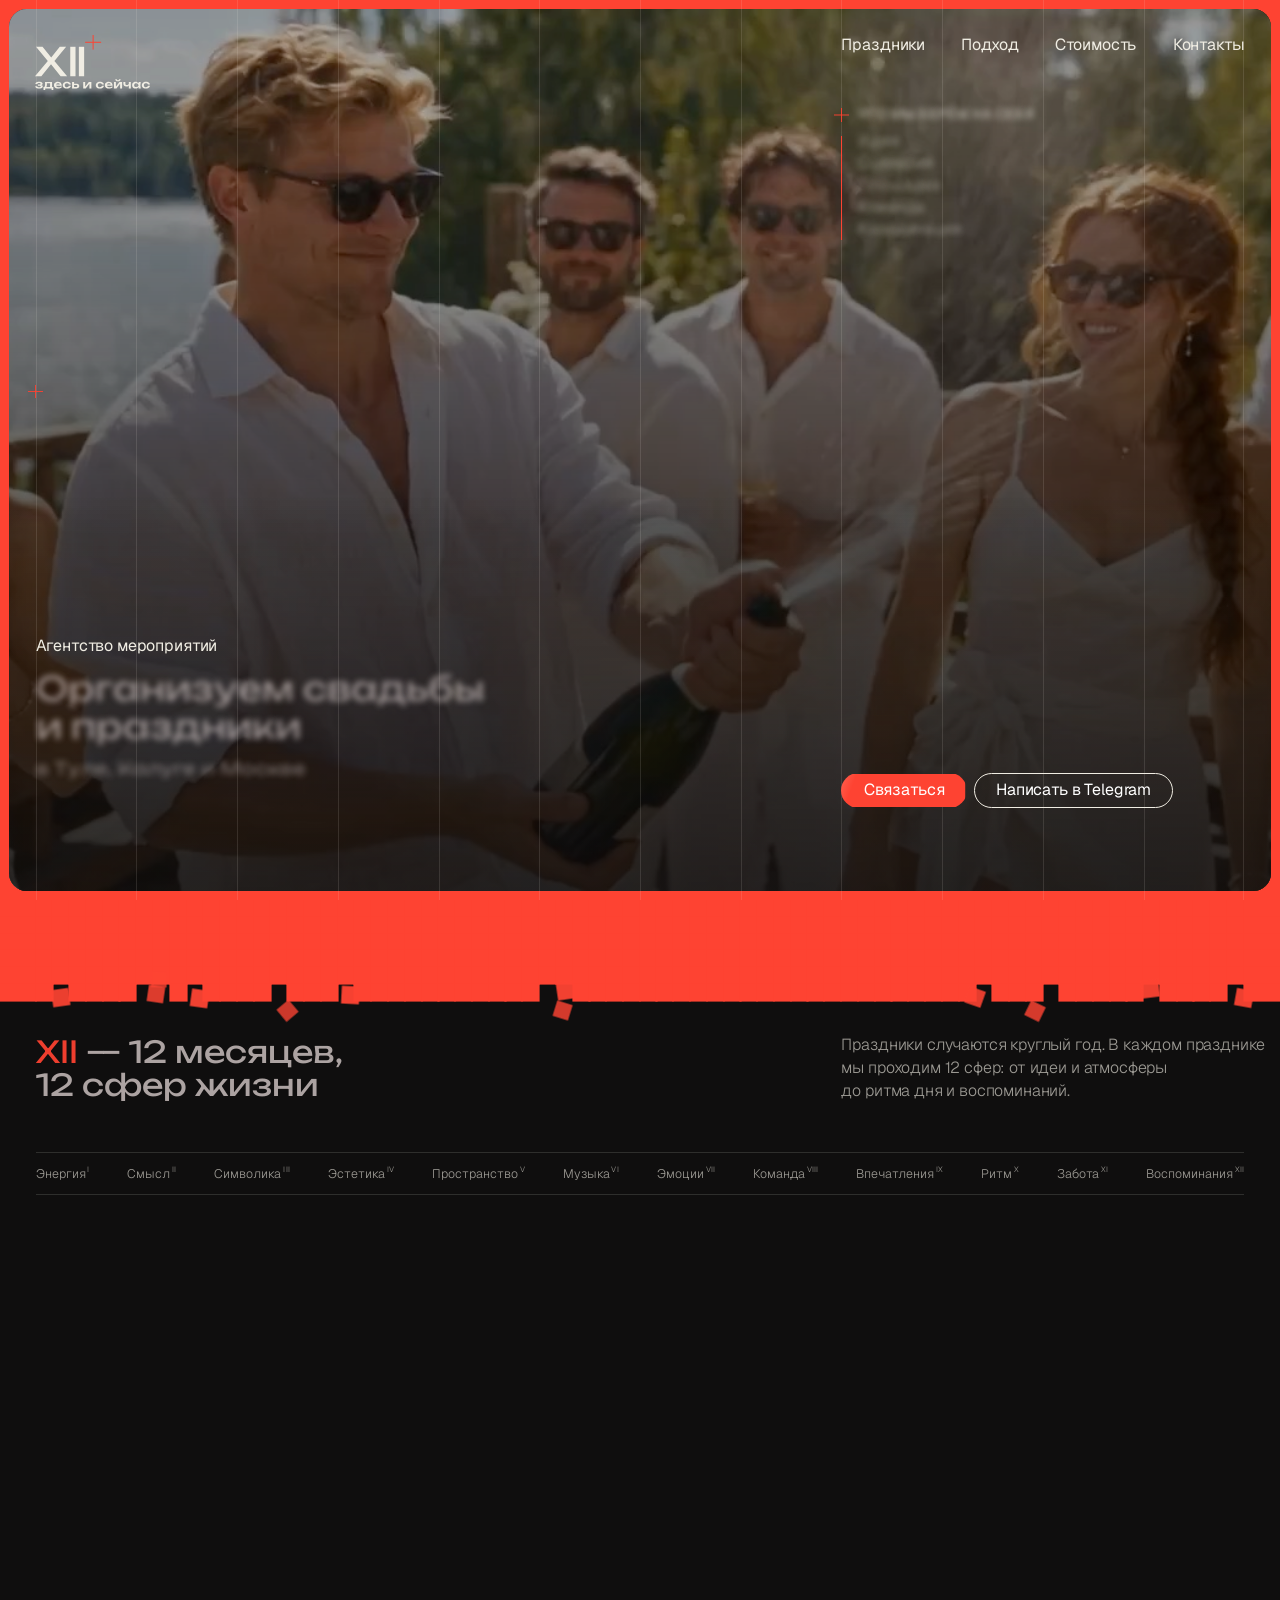
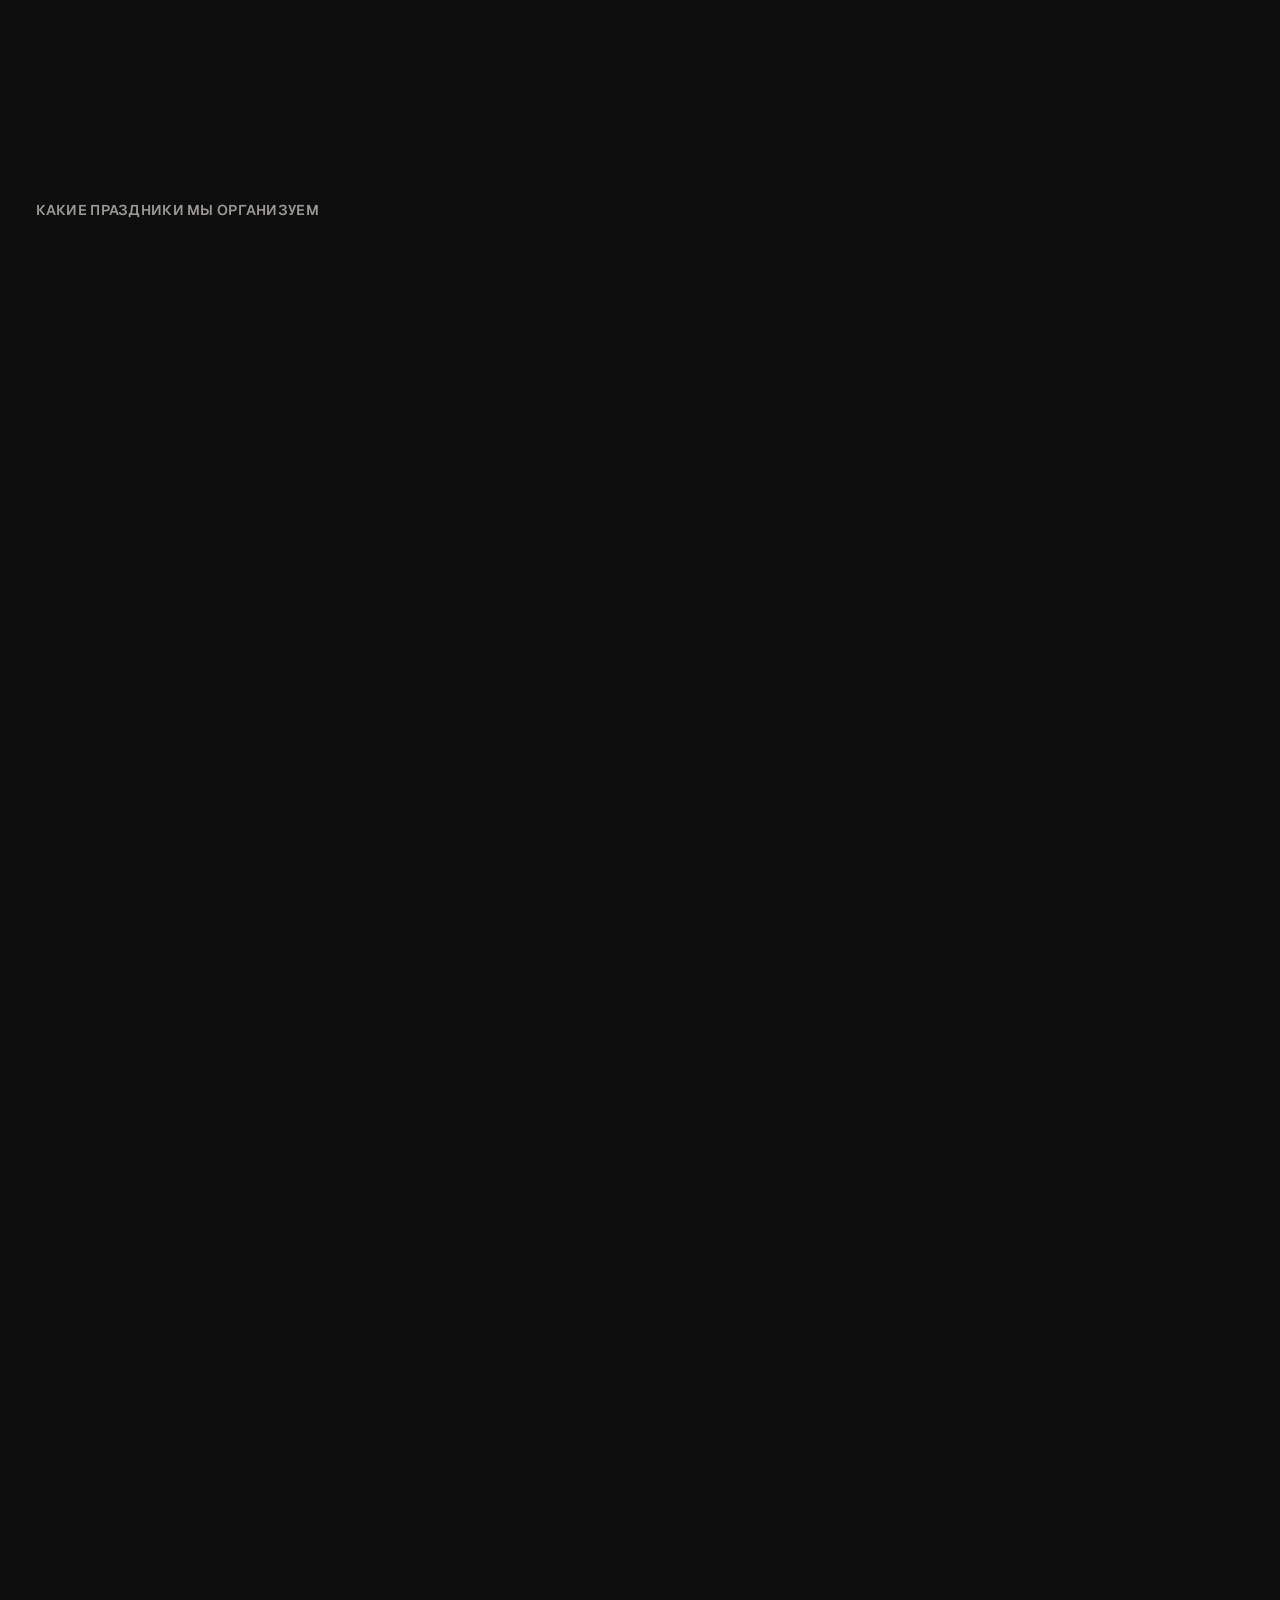
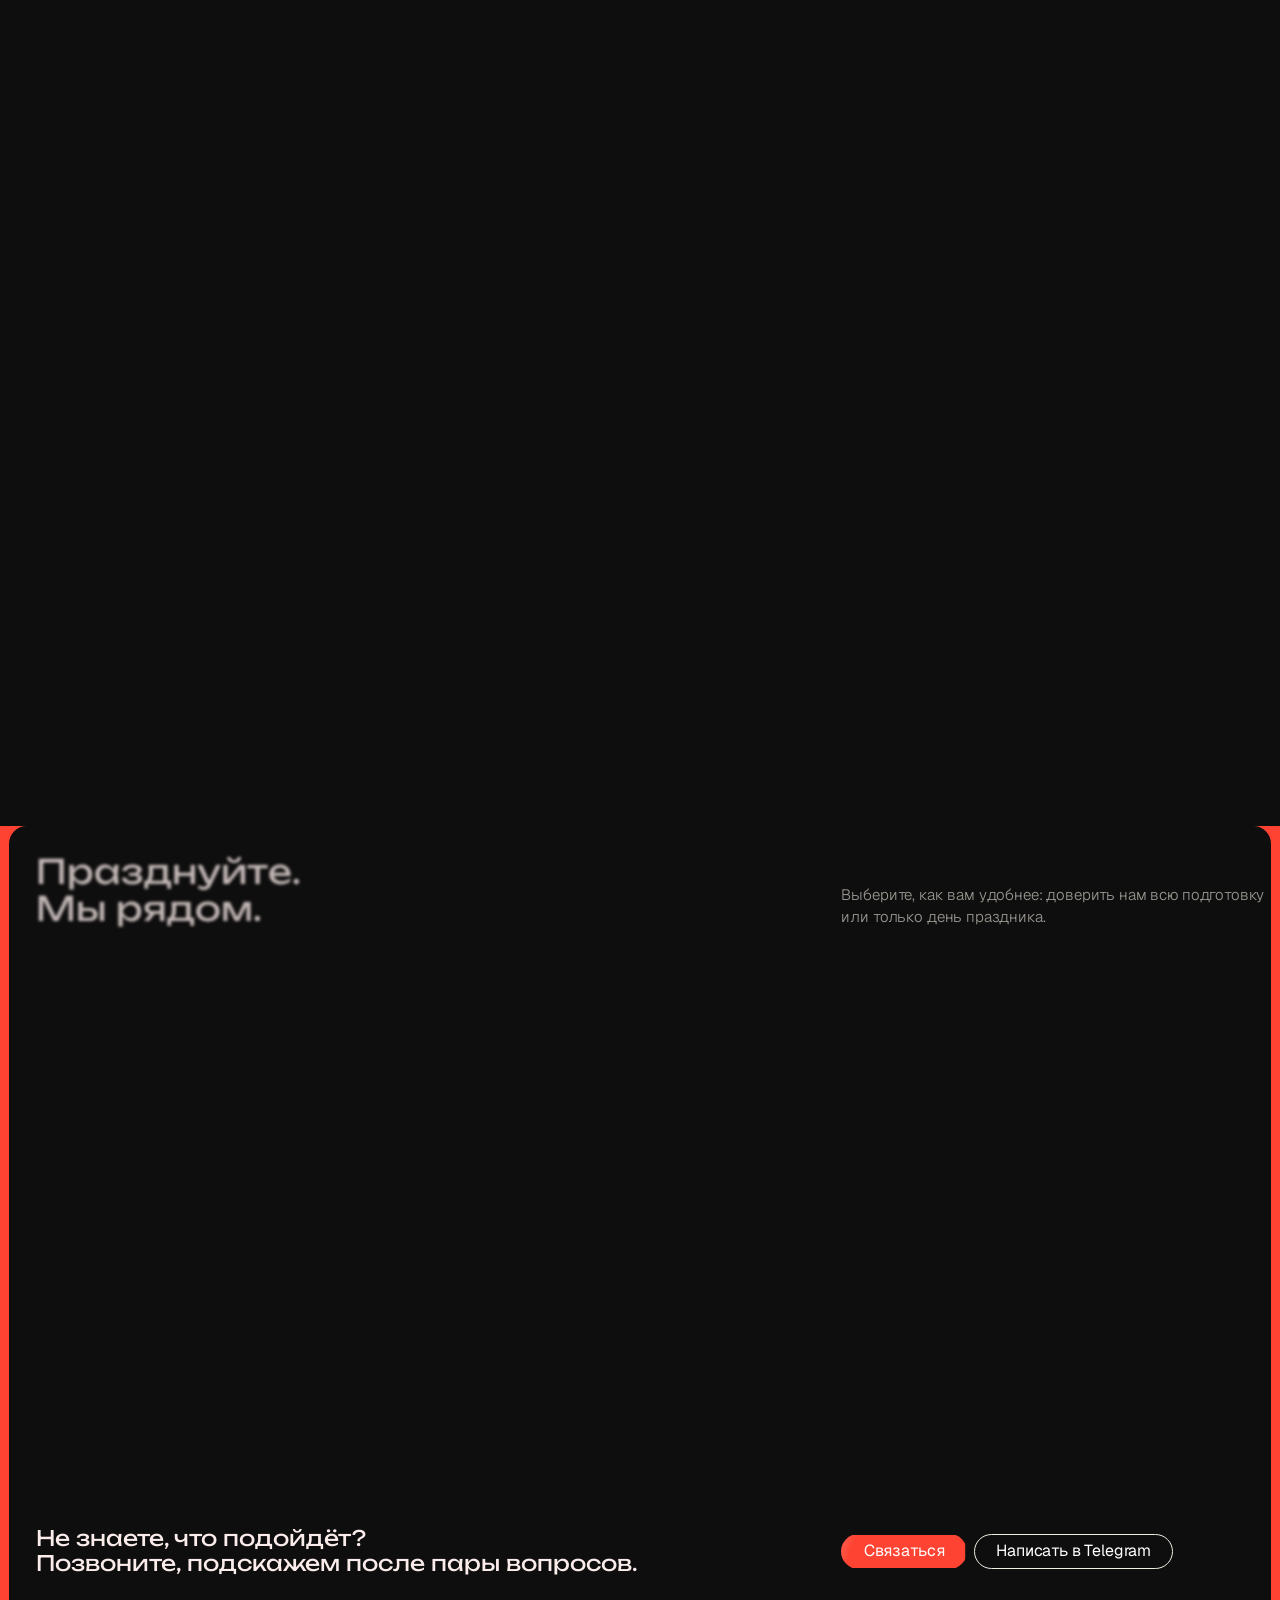
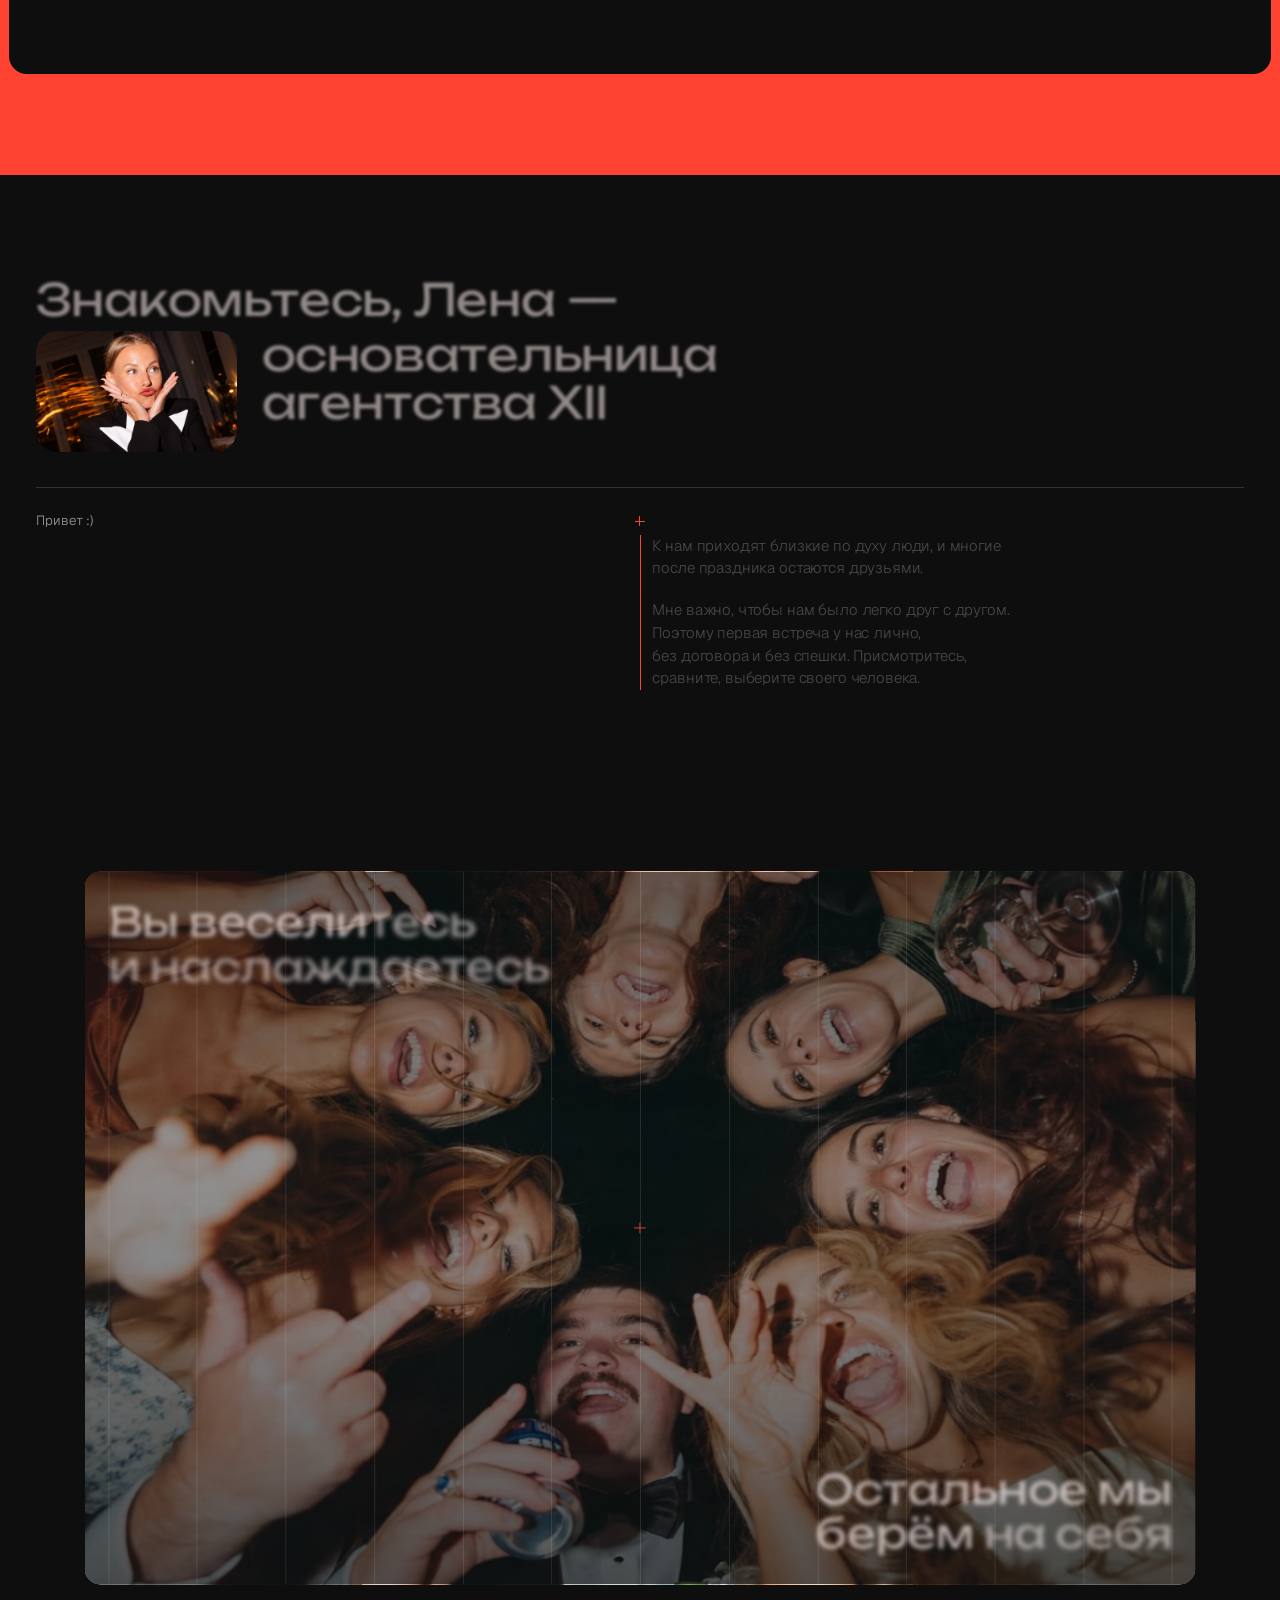
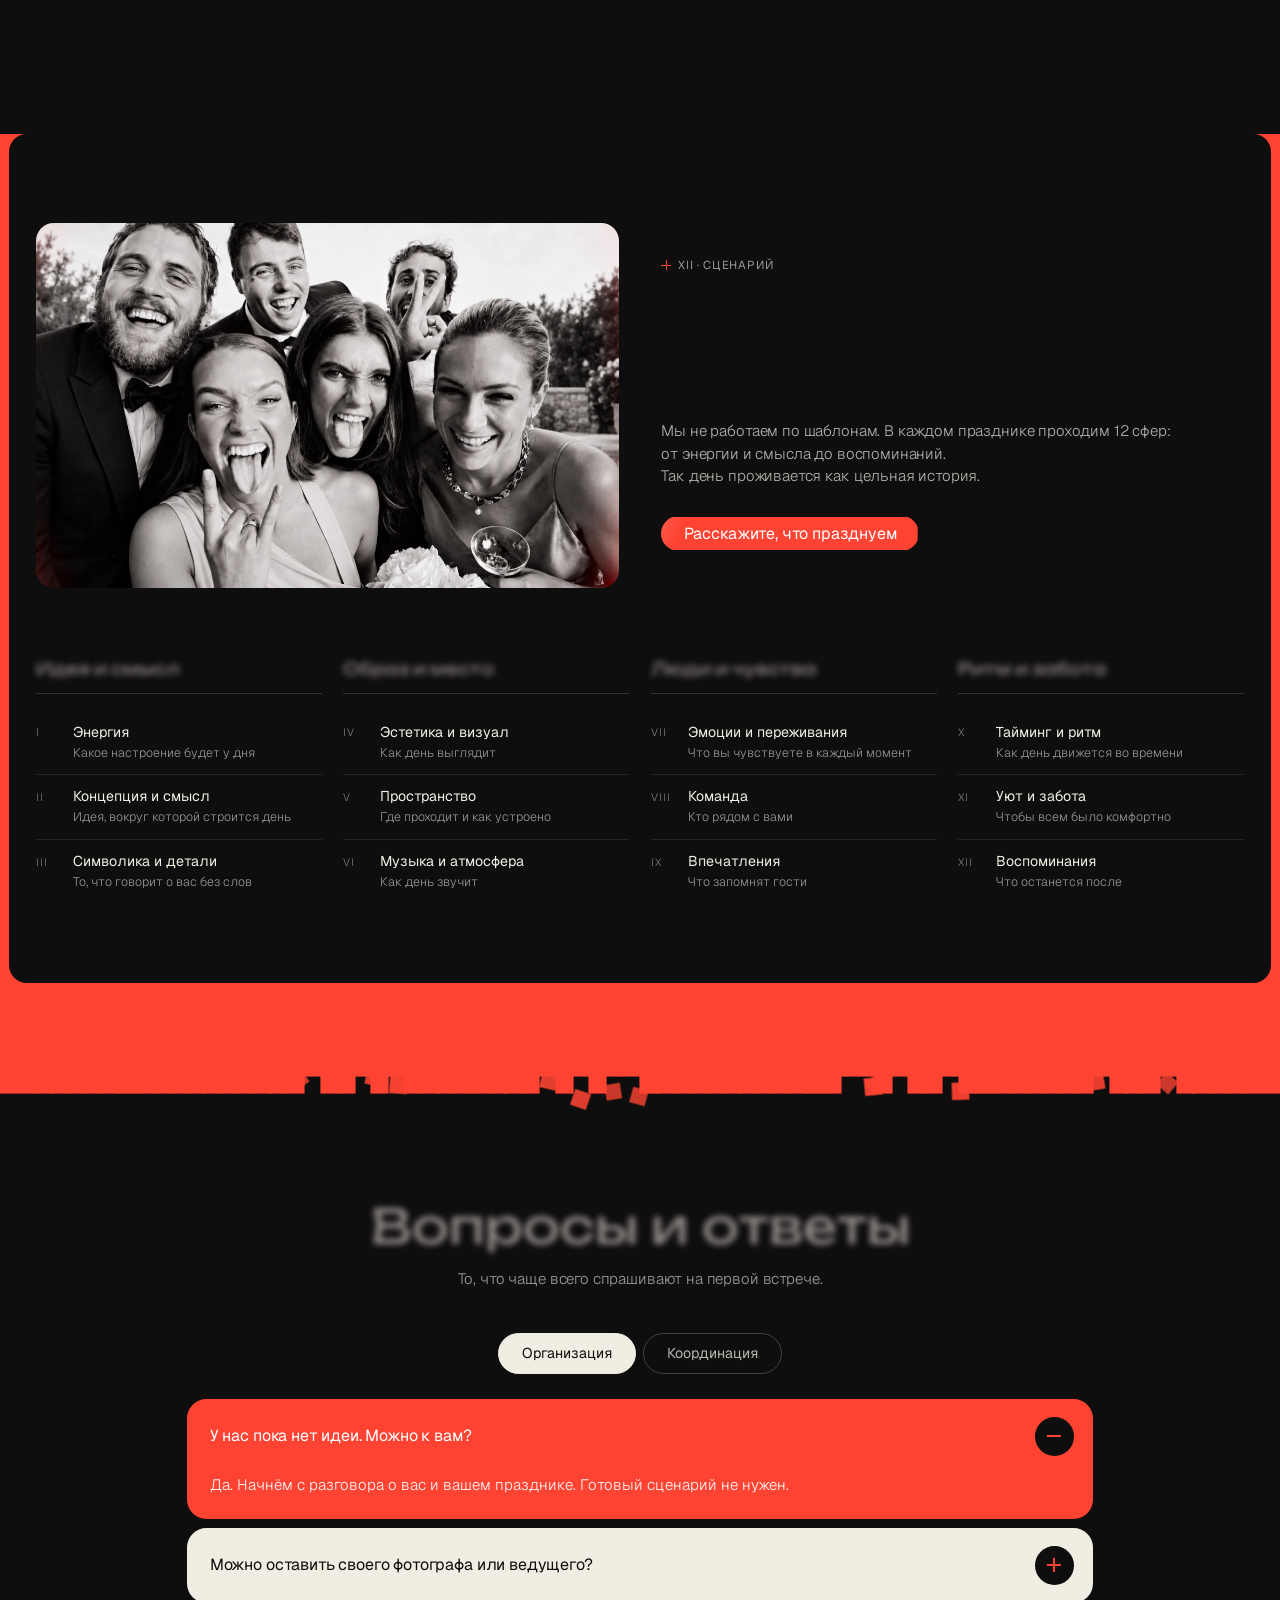
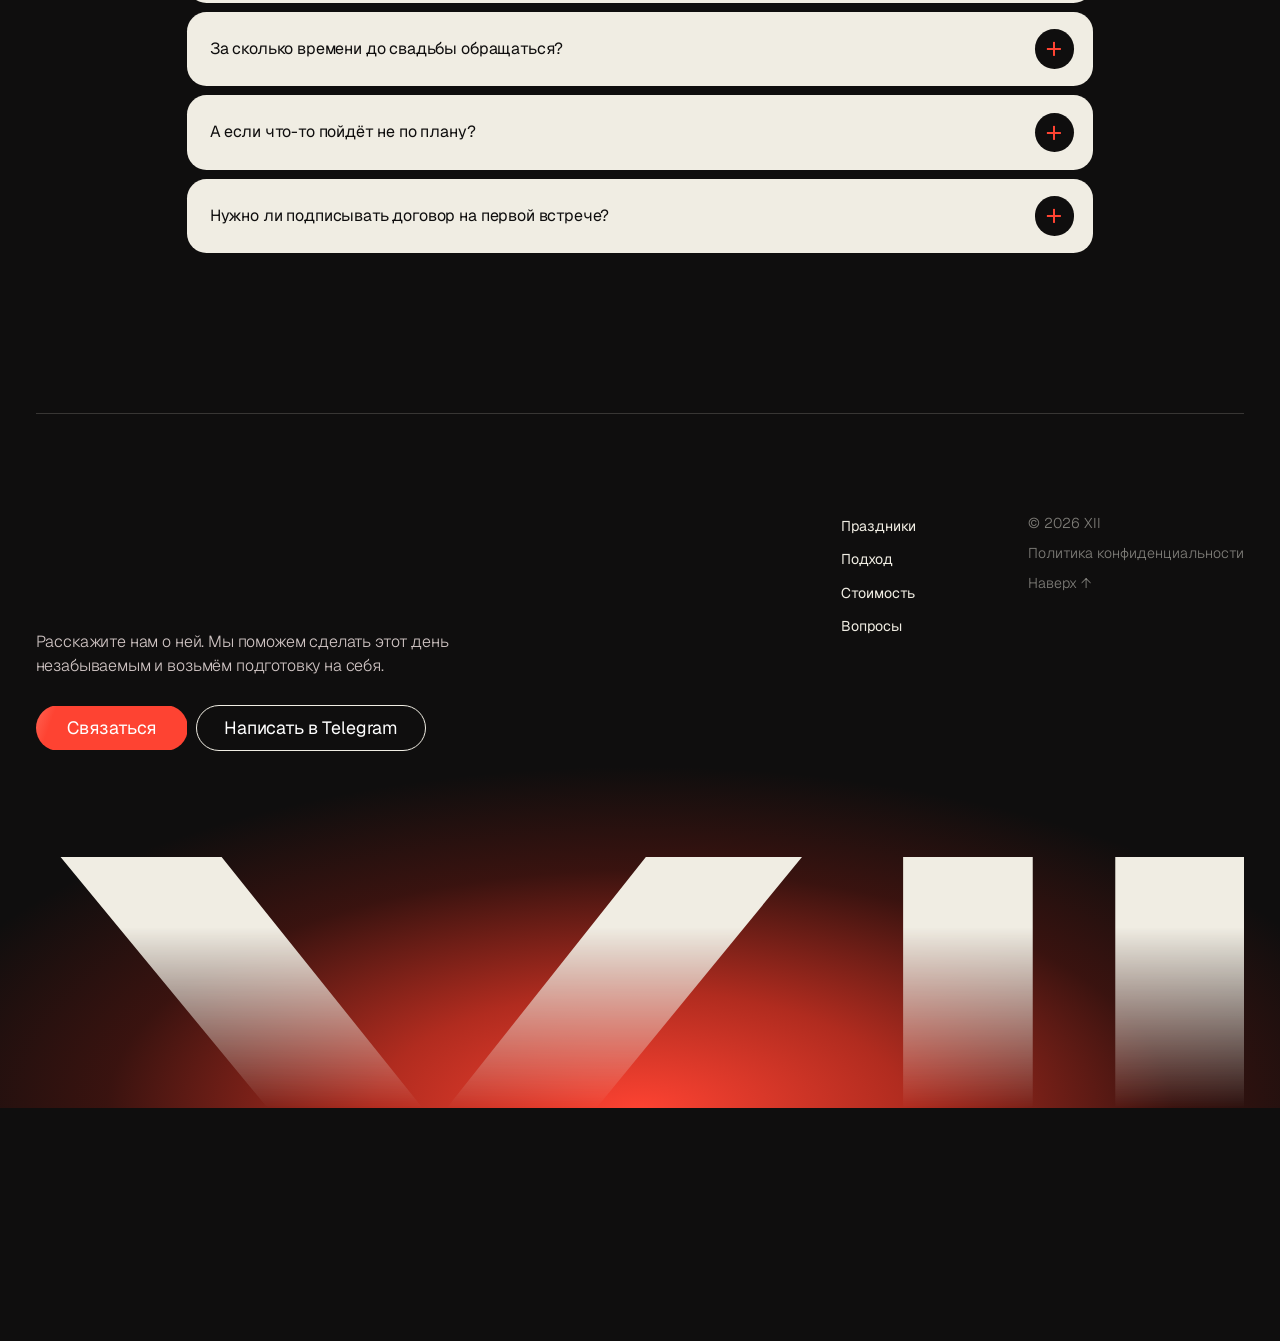
==== index.html @ 8dab9a63 "XII: сайт агентства мероприятий Co-Authored-By: Claude Sonnet 5.5 <noreply@anthropic.com>" ====
<!doctype html>
<html lang="ru">
<head>
<meta charset="utf-8">
<meta name="viewport" content="width=device-width, initial-scale=1, viewport-fit=cover">
<title>XII — организация свадеб и праздников в Туле, Калуге и Москве</title>
<meta name="description" content="Агентство XII организует свадьбы и праздники в Туле, Калуге и Москве: идея и сценарий с нуля, открытая смета, два координатора в день праздника.">
<meta name="theme-color" content="#0f0e0e">
<meta name="color-scheme" content="dark">
<meta name="robots" content="noindex, nofollow">
<link rel="preconnect" href="https://fonts.googleapis.com">
<link rel="preconnect" href="https://fonts.gstatic.com" crossorigin>
<link href="https://fonts.googleapis.com/css2?family=Geist:wght@300;400;600&family=Unbounded:wght@400;500&display=swap" rel="stylesheet">
<link rel="stylesheet" href="css/hero.css?v=13">
<link rel="stylesheet" href="css/preloader.css?v=3">
<link rel="stylesheet" href="css/about.css?v=13">
<link rel="stylesheet" href="css/fest.css?v=15">
<link rel="stylesheet" href="css/work.css?v=17">
<link rel="stylesheet" href="css/lena.css?v=11">
<link rel="stylesheet" href="css/faq.css?v=5">
<link rel="stylesheet" href="css/pause.css?v=4">
<link rel="stylesheet" href="css/scn.css?v=3">
<link rel="stylesheet" href="css/footer.css?v=12">
<script>
/* Прелоадер показываем только при первом заходе. ?pre=1 — показать принудительно, ?pre=0 — пропустить */
(function(){try{
  var q=location.search, force=/[?&]pre=1/.test(q), skip=/[?&]pre=0/.test(q);
  var seen=localStorage.getItem('xii_pre_seen');
  var reduce=window.matchMedia('(prefers-reduced-motion: reduce)').matches;
  if(force||(!skip&&!seen&&!reduce)){document.documentElement.classList.add('pre-active');}
}catch(e){}})();
</script>
<noscript><style>.pre{display:none!important}html .rv,html .logo,html .plus,html .hero__media,html .hero__grid{opacity:1!important}</style></noscript>

<link rel="stylesheet" href="css/tablet.css?v=3">
<link rel="stylesheet" href="css/contact.css?v=1">
</head>
<body>

<!-- Прелоадер -->
<div class="pre" id="pre" aria-hidden="true">
  <div class="pre__grid" id="preGrid">
    <i style="--k:0"></i><i style="--k:1"></i><i style="--k:2"></i><i style="--k:3"></i><i style="--k:4"></i><i style="--k:5"></i><i style="--k:6"></i><i style="--k:7"></i><i style="--k:8"></i><i style="--k:9"></i><i style="--k:10"></i><i style="--k:11"></i><i style="--k:12"></i>
  </div>
  <img class="pre__plus pre__plus--a" src="assets/svg/plus.svg" alt="">
  <img class="pre__plus pre__plus--b" src="assets/svg/plus.svg" alt="">
  <p class="pre__tag" id="preTag">агентство мероприятий</p>

  <!-- этап 1: логотип по центру (заливка слева направо) -->
  <div class="pre__logo" id="preLogo">
    <img class="pre__logoDim" src="assets/svg/pre-logo.svg" alt="">
    <img class="pre__logoFill" id="preLogoFill" src="assets/svg/pre-logo.svg" alt="">
  </div>

  <!-- этап 2-3: логотип с подписью; два слоя — «XII +» и подпись -->
  <div class="pre__ls" id="preLs">
    <img class="pre__lsX" id="preLsX" src="assets/svg/pre-logo-slogan.svg" alt="">
    <img class="pre__lsS" id="preLsS" src="assets/svg/pre-logo-slogan.svg" alt="">
  </div>

  <div class="pre__letters" id="preLetters">
    <span style="--p:0">З</span><span style="--p:1">Д</span><span style="--p:2">Е</span><span style="--p:3">С</span><span style="--p:4">Ь</span><span style="--p:5.5">И</span><span style="--p:7">С</span><span style="--p:8">Е</span><span style="--p:9">Й</span><span style="--p:10">Ч</span><span style="--p:11">А</span><span style="--p:12">С</span>
  </div>
</div>

<header class="hero" id="top">
  <!-- Фоновое видео -->
  <div class="hero__media" aria-hidden="true">
    <video class="hero__video" id="heroVideo" muted loop playsinline autoplay preload="auto"
           poster="assets/img/poster-desktop.jpg?v=6"
           data-src-desktop="assets/video/hero-desktop.mp4?v=6"
           data-src-mobile="assets/video/hero-mobile.mp4?v=6"
           data-poster-desktop="assets/img/poster-desktop.jpg?v=6"
           data-poster-mobile="assets/img/poster-mobile.jpg?v=6"></video>
    <div class="hero__shade"></div>
  </div>

  <!-- Сетка из 12 колонок -->
  <div class="hero__grid" aria-hidden="true"><i></i><i></i><i></i><i></i><i></i><i></i><i></i><i></i><i></i><i></i><i></i><i></i><i></i></div>

  <!-- Красные «+» -->
  <img class="plus plus--a" src="assets/svg/plus.svg" alt="">
  <img class="plus plus--b" src="assets/svg/plus.svg" alt="">

  <!-- Логотип и подпись -->
  <a class="logo" href="#top" aria-label="XII — здесь и сейчас, на главную">
    <img src="assets/svg/logo-full.svg" alt="XII — здесь и сейчас">
  </a>

  <!-- Меню -->
  <nav class="menu rv" style="--d:.15s" aria-label="Основное меню">
    <a href="#fest">Праздники</a>
    <a href="#approach">Подход</a>
    <a href="#price">Стоимость</a>
    <a href="#contacts">Контакты</a>
  </nav>
  <button class="burger rv" style="--d:.15s" id="burger" type="button" aria-label="Открыть меню" aria-expanded="false"><span></span><span></span></button>

  <!-- Что мы берём на себя -->
  <aside class="takes rv" style="--d:.3s">
    <i class="takes__line" aria-hidden="true"></i>
    <p class="takes__title">Что&nbsp;мы берём на&nbsp;себя</p>
    <ul class="takes__list">
      <li>Идея</li><li>Сценарий</li><li>Площадка</li><li>Команда</li><li>Координация</li>
    </ul>
    <p class="takes__inline">Идея · Сценарий · Площадка · Команда · Координация</p>
  </aside>

  <!-- Заголовок -->
  <div class="headline">
    <p class="headline__kicker rv" style="--d:.35s">Агентство мероприятий</p>
    <h1 class="headline__title"><span class="c-a">Организуем свадьбы<br class="br-d"> и&nbsp;праздники</span> <span class="c-b">в&nbsp;Туле, Калуге и&nbsp;Москве</span></h1>
  </div>

  <!-- Кнопки -->
  <div class="actions rv" style="--d:.8s">
    <button class="btn btn--red" type="button" data-contact aria-haspopup="true" aria-expanded="false">Связаться</button>
    <a class="btn btn--line" href="https://t.me/elenanikolaeva12" target="_blank" rel="noopener">Написать в&nbsp;Telegram</a>
  </div>

  <!-- Мобильное меню -->
  <div class="sheet" id="sheet">
    <a href="#fest">Праздники</a><a href="#approach">Подход</a><a href="#price">Стоимость</a><a href="#contacts">Контакты</a>
  </div>
</header>

<!-- Блок 2: что такое XII + 4 карточки -->
<section class="about" id="about">
  <div class="dissolve" id="dissolve" aria-hidden="true"></div>

  <div class="about__head">
    <h2 class="about__title"><span class="c-red">XII</span>&nbsp;— 12&nbsp;месяцев,<br>12&nbsp;сфер жизни</h2>
    <p class="about__lead">Праздники случаются круглый год.<br class="br-t"> В&nbsp;каждом празднике<br class="br-d"> мы&nbsp;проходим 12&nbsp;сфер:<br class="br-t"> от&nbsp;идеи и&nbsp;атмосферы<br class="br-d"> до&nbsp;ритма дня и&nbsp;воспоминаний.</p>
  </div>

  <ul class="spheres" aria-label="12 сфер жизни">
    <li>Энергия<sup>I</sup></li><li>Смысл<sup>II</sup></li><li>Символика<sup>III</sup></li><li>Эстетика<sup>IV</sup></li><li>Пространство<sup>V</sup></li><li>Музыка<sup>VI</sup></li><li>Эмоции<sup>VII</sup></li><li>Команда<sup>VIII</sup></li><li>Впечатления<sup>IX</sup></li><li>Ритм<sup>X</sup></li><li>Забота<sup>XI</sup></li><li>Воспоминания<sup>XII</sup></li>
  </ul>

  <div class="cards" id="cards">
    <article class="card">
      <img class="card__img" src="assets/img/card-1.jpg?v=2" alt="" loading="lazy">
      <div class="card__t">
        <h3 class="card__h">Сценарий<br>под вашу историю</h3>
        <p class="card__p">Придумываем идею и&nbsp;пишем сценарий дня: логику, эмоции и&nbsp;ритм.</p>
      </div>
    </article>
    <article class="card">
      <img class="card__img" src="assets/img/card-2.jpg" alt="" loading="lazy">
      <div class="card__t">
        <h3 class="card__h">Предоплаты<br>при&nbsp;договоре нет</h3>
        <p class="card__p">Договор подписываем, когда поймём, что&nbsp;подходим друг другу.</p>
      </div>
    </article>
    <article class="card">
      <img class="card__img" src="assets/img/card-3.jpg" alt="" loading="lazy">
      <div class="card__t">
        <h3 class="card__h">Смета<br>с&nbsp;открытыми ценами</h3>
        <p class="card__p">Оплата за&nbsp;3–4&nbsp;дня до&nbsp;праздника. В&nbsp;каждой строке видно, за&nbsp;что<br class="br-m"> вы&nbsp;платите.</p>
      </div>
    </article>
    <article class="card">
      <img class="card__img" src="assets/img/card-4.jpg" alt="" loading="lazy">
      <div class="card__t">
        <h3 class="card__h">Два координатора<br>в&nbsp;день праздника</h3>
        <p class="card__p">Пока один с&nbsp;вами, второй<br class="br-m"> встречает гостей.<br>Вы в&nbsp;моменте, суета на&nbsp;нас.</p>
      </div>
    </article>
  </div>
</section>

<!-- Блок 3: какие праздники мы организуем -->
<section class="fest" id="fest">
  <div class="fest__stage">
    <div class="fest__bg" aria-hidden="true"><i></i><i></i></div>
    <p class="fest__label">Какие праздники мы организуем</p>
    <h2 class="fest__title">Свадьбы.<br>Дни рождения.<br>Вечеринки.</h2>
    <p class="fest__lead">Каждый момент особенный и&nbsp;незабываемый.<br class="br-t"> Будьте здесь и&nbsp;сейчас, а&nbsp;всё остальное мы&nbsp;возьмём на&nbsp;себя.</p>
    <div class="fest__row" id="festRow">
      <figure class="fcard" tabindex="0"><div class="fcard__in"><img loading="lazy" src="assets/img/fest-01.jpg" alt="" style="object-position:50% 50%" decoding="async"></div><figcaption class="fcap"><span class="fcap__top"><i class="fcap__plus" aria-hidden="true"></i><span class="fcap__n">I</span></span><strong class="fcap__t">Тишина</strong><span class="fcap__d">Перед словом «да»</span></figcaption></figure>
      <figure class="fcard" tabindex="0"><div class="fcard__in"><img loading="lazy" src="assets/img/fest-06.jpg" alt="" style="object-position:50% 45%" decoding="async"></div><figcaption class="fcap"><span class="fcap__top"><i class="fcap__plus" aria-hidden="true"></i><span class="fcap__n">II</span></span><strong class="fcap__t">Новая история</strong><span class="fcap__d">Танец у&nbsp;фонтана</span></figcaption></figure>
      <figure class="fcard" tabindex="0"><div class="fcard__in"><img loading="lazy" src="assets/img/fest-02.jpg" alt="" style="object-position:62% 50%" decoding="async"></div><figcaption class="fcap"><span class="fcap__top"><i class="fcap__plus" aria-hidden="true"></i><span class="fcap__n">III</span></span><strong class="fcap__t">Растворились</strong><span class="fcap__d">Первый танец в&nbsp;дыму</span></figcaption></figure>
      <figure class="fcard" tabindex="0"><div class="fcard__in"><img loading="lazy" src="assets/img/fest-10.jpg?v=2" alt="" style="object-position:56% 50%" decoding="async"></div><figcaption class="fcap"><span class="fcap__top"><i class="fcap__plus" aria-hidden="true"></i><span class="fcap__n">IV</span></span><strong class="fcap__t">Зажигайте</strong><span class="fcap__d">Друзья, веера, музыка</span></figcaption></figure>
      <figure class="fcard" tabindex="0"><div class="fcard__in"><img loading="lazy" src="assets/img/fest-09.jpg" alt="" style="object-position:50% 40%" decoding="async"></div><figcaption class="fcap"><span class="fcap__top"><i class="fcap__plus" aria-hidden="true"></i><span class="fcap__n">V</span></span><strong class="fcap__t">Небо ваше</strong><span class="fcap__d">Салют для&nbsp;двоих</span></figcaption></figure>
      <figure class="fcard" tabindex="0"><div class="fcard__in"><img loading="lazy" src="assets/img/fest-05.jpg" alt="" style="object-position:50% 50%" decoding="async"></div><figcaption class="fcap"><span class="fcap__top"><i class="fcap__plus" aria-hidden="true"></i><span class="fcap__n">VI</span></span><strong class="fcap__t">Яркий день</strong><span class="fcap__d">Тосты и&nbsp;смех</span></figcaption></figure>
      <figure class="fcard" tabindex="0"><div class="fcard__in"><img loading="lazy" src="assets/img/fest-03.jpg?v=2" alt="" style="object-position:50% 50%" decoding="async"></div><figcaption class="fcap"><span class="fcap__top"><i class="fcap__plus" aria-hidden="true"></i><span class="fcap__n">VII</span></span><strong class="fcap__t">Только вы</strong><span class="fcap__d">Двое среди тумана</span></figcaption></figure>
      <figure class="fcard" tabindex="0"><div class="fcard__in"><img loading="lazy" src="assets/img/fest-13.jpg" alt="" style="object-position:50% 72%" decoding="async"></div><figcaption class="fcap"><span class="fcap__top"><i class="fcap__plus" aria-hidden="true"></i><span class="fcap__n">VIII</span></span><strong class="fcap__t">Здесь</strong><span class="fcap__d">То, что&nbsp;вы будете вспоминать</span></figcaption></figure>
      <figure class="fcard" tabindex="0"><div class="fcard__in"><img loading="lazy" src="assets/img/fest-11.jpg?v=2" alt="" style="object-position:46% 50%" decoding="async"></div><figcaption class="fcap"><span class="fcap__top"><i class="fcap__plus" aria-hidden="true"></i><span class="fcap__n">IX</span></span><strong class="fcap__t">Сейчас</strong><span class="fcap__d">Ваши лучшие моменты</span></figcaption></figure>
      <figure class="fcard" tabindex="0"><div class="fcard__in"><img loading="lazy" src="assets/img/fest-04.jpg?v=3" alt="" style="object-position:45% 50%" decoding="async"></div><figcaption class="fcap"><span class="fcap__top"><i class="fcap__plus" aria-hidden="true"></i><span class="fcap__n">X</span></span><strong class="fcap__t">Лёгкость</strong><span class="fcap__d">Коктейль и смех</span></figcaption></figure>
      <figure class="fcard" tabindex="0"><div class="fcard__in"><img loading="lazy" src="assets/img/fest-08.jpg" alt="" style="object-position:55% 50%" decoding="async"></div><figcaption class="fcap"><span class="fcap__top"><i class="fcap__plus" aria-hidden="true"></i><span class="fcap__n">XI</span></span><strong class="fcap__t">Свои люди</strong><span class="fcap__d">Выход пары в&nbsp;зал</span></figcaption></figure>
      <figure class="fcard" tabindex="0"><div class="fcard__in"><img loading="lazy" src="assets/img/fest-07.jpg?v=3" alt="" style="object-position:40% 50%" decoding="async"></div><figcaption class="fcap"><span class="fcap__top"><i class="fcap__plus" aria-hidden="true"></i><span class="fcap__n">XII</span></span><strong class="fcap__t">На память</strong><span class="fcap__d">Кадры, к которым хочется вернуться</span></figcaption></figure>
    </div>
  </div>
  </div></div>
</section>

<!-- Блок 4: форматы -->
<section class="work" id="approach">
  <div class="build" id="build" aria-hidden="true"></div>
  <div class="work__wrap"><div class="work__frame">
  <div class="work__head">
    <h2 class="work__title">Празднуйте.<br>Мы рядом.</h2>
    <p class="work__lead">Выберите, как&nbsp;вам удобнее: доверить нам всю подготовку<br class="br-d"> или&nbsp;только день праздника.</p>
  </div>

  <div class="formats" id="formats">
    <article class="fmt fmt--main">
      <img loading="lazy" class="fmt__img" src="assets/img/fmt-org.jpg?v=3" alt="" style="object-position:62% 50%">
      <div class="fmt__top">
        <h3 class="fmt__h">Организация</h3>
      </div>
      <div class="fmt__body">
        <ul class="fmt__list fmt__list--2">
          <li>Идея и&nbsp;сценарий дня: логика, эмоции, ритм</li>
          <li>Подбор площадки, исполнителей и&nbsp;команды</li>
          <li>Управление всей подготовкой</li>
          <li>Мы рядом с&nbsp;самого утра до&nbsp;конца вечера</li>
          <li>Второй координатор входит в&nbsp;стоимость</li>
          <li>Расчёты с&nbsp;исполнителями ведём мы</li>
        </ul>
        <div class="fmt__price" id="price"><span class="fmt__sum">от&nbsp;121&nbsp;000&nbsp;₽</span><span class="fmt__note">организация под ключ</span></div>
      </div>
    </article>

    <article class="fmt">
      <img loading="lazy" class="fmt__img" src="assets/img/fmt-coord.jpg?v=2" alt="" style="object-position:72% 50%">
      <div class="fmt__top">
        <h3 class="fmt__h">Координация</h3>
      </div>
      <div class="fmt__body">
        <ul class="fmt__list">
          <li>Следим за&nbsp;таймингом и&nbsp;работой команды</li>
          <li>Контролируем исполнителей на&nbsp;месте</li>
          <li>Вы приходите и&nbsp;наслаждаетесь моментом</li>
        </ul>
        <div class="fmt__price"><span class="fmt__sum">от&nbsp;25&nbsp;000&nbsp;₽</span><span class="fmt__note">по&nbsp;городу</span></div>
      </div>
    </article>
  </div>
  <div class="work__cta">
    <p class="work__ask">Не&nbsp;знаете, что&nbsp;подойдёт?<br>Позвоните, подскажем после пары&nbsp;вопросов.</p>
    <div class="work__btns">
      <button class="btn btn--red" type="button" data-contact aria-haspopup="true" aria-expanded="false">Связаться</button>
      <a class="btn btn--line" href="https://t.me/elenanikolaeva12" target="_blank" rel="noopener">Написать в&nbsp;Telegram</a>
    </div>
  </div>
  </div></div>
</section>

<!-- Блок 5: Лена -->
<section class="lena" id="lena">
  <div class="lena__grid">
    <h2 class="lena__t1">Знакомьтесь, Лена&nbsp;—</h2>
    <div class="lena__row">
      <figure class="lena__photo">
        <div class="lena__img"><img loading="lazy" src="assets/img/lena.jpg" alt="Лена, основательница XII" decoding="async"></div>
      </figure>
      <p class="lena__t2" data-manual>основательница<br class="br-nt">агентства XII</p>
    </div>
    <div class="lena__textrow">
    <p class="lena__hi">Привет :)</p>
    <div class="lena__text">
      <p>К&nbsp;нам приходят близкие по&nbsp;духу люди, и&nbsp;многие после праздника остаются друзьями.</p>
      <p>Мне важно, чтобы нам было легко друг с&nbsp;другом. Поэтому первая встреча у&nbsp;нас лично, без&nbsp;договора и&nbsp;без&nbsp;спешки. Присмотритесь, сравните, выберите своего человека.</p>
    </div>
    </div>
  </div>
</section>

<!-- Блок-пауза: фото на весь экран -->
<section class="pause" id="pause">
  <div class="pause__frame">
    <img loading="lazy" class="pause__img" src="assets/img/party.jpg" alt="" decoding="async">
    <div class="hero__grid" aria-hidden="true"><i></i><i></i><i></i><i></i><i></i><i></i><i></i><i></i><i></i><i></i><i></i><i></i><i></i></div>
    <img class="plus pause__plus" src="assets/svg/plus.svg" alt="">
    <p class="pause__t1">Вы веселитесь<br>и&nbsp;наслаждаетесь</p>
    <p class="pause__t2" data-manual>Остальное мы<br>берём на&nbsp;себя</p>
  </div>
</section>

<!-- Блок: 12 сфер (красная рамка из кубиков) -->
<section class="scn" id="scenario">
  <div class="build" id="scnBuild" aria-hidden="true"></div>
  <div class="scn__wrap"><div class="scn__frame">
    <div class="scn__top">
      <figure class="scn__media"><img loading="lazy" src="assets/img/scn.jpg?v=2" alt="" decoding="async"></figure>
      <div class="scn__text">
        <p class="scn__kicker"><i class="scn__plus" aria-hidden="true"></i>XII · Сценарий</p>
        <h2 class="scn__title">12&nbsp;сфер, из&nbsp;которых<br>складывается ваш праздник</h2>
        <p class="scn__lead">Мы не&nbsp;работаем по&nbsp;шаблонам. В&nbsp;каждом празднике проходим 12&nbsp;сфер:<br class="br-d"><br class="br-t"> от&nbsp;энергии и&nbsp;смысла до&nbsp;воспоминаний.<br class="br-d"><br class="br-t"> Так день проживается как&nbsp;цельная история.</p>
        <a class="btn btn--red" href="https://t.me/elenanikolaeva12" target="_blank" rel="noopener">Расскажите, что&nbsp;празднуем</a>
      </div>
    </div>
    <div class="scn__groups">
      <div class="sg"><h3 class="sg__h">Идея и&nbsp;смысл</h3><ul class="sg__list">
        <li><span class="sg__no">I</span><span><span class="sg__t">Энергия</span><span class="sg__d">Какое настроение будет у&nbsp;дня</span></span></li>
        <li><span class="sg__no">II</span><span><span class="sg__t">Концепция и&nbsp;смысл</span><span class="sg__d">Идея, вокруг которой строится день</span></span></li>
        <li><span class="sg__no">III</span><span><span class="sg__t">Символика и&nbsp;детали</span><span class="sg__d">То, что&nbsp;говорит о&nbsp;вас без&nbsp;слов</span></span></li>
      </ul></div>
      <div class="sg"><h3 class="sg__h">Образ и&nbsp;место</h3><ul class="sg__list">
        <li><span class="sg__no">IV</span><span><span class="sg__t">Эстетика и&nbsp;визуал</span><span class="sg__d">Как&nbsp;день выглядит</span></span></li>
        <li><span class="sg__no">V</span><span><span class="sg__t">Пространство</span><span class="sg__d">Где проходит и&nbsp;как&nbsp;устроено</span></span></li>
        <li><span class="sg__no">VI</span><span><span class="sg__t">Музыка и&nbsp;атмосфера</span><span class="sg__d">Как&nbsp;день звучит</span></span></li>
      </ul></div>
      <div class="sg"><h3 class="sg__h">Люди и&nbsp;чувства</h3><ul class="sg__list">
        <li><span class="sg__no">VII</span><span><span class="sg__t">Эмоции и&nbsp;переживания</span><span class="sg__d">Что&nbsp;вы чувствуете в&nbsp;каждый момент</span></span></li>
        <li><span class="sg__no">VIII</span><span><span class="sg__t">Команда</span><span class="sg__d">Кто рядом с&nbsp;вами</span></span></li>
        <li><span class="sg__no">IX</span><span><span class="sg__t">Впечатления</span><span class="sg__d">Что&nbsp;запомнят гости</span></span></li>
      </ul></div>
      <div class="sg"><h3 class="sg__h">Ритм и&nbsp;забота</h3><ul class="sg__list">
        <li><span class="sg__no">X</span><span><span class="sg__t">Тайминг и&nbsp;ритм</span><span class="sg__d">Как&nbsp;день движется во&nbsp;времени</span></span></li>
        <li><span class="sg__no">XI</span><span><span class="sg__t">Уют и&nbsp;забота</span><span class="sg__d">Чтобы всем было комфортно</span></span></li>
        <li><span class="sg__no">XII</span><span><span class="sg__t">Воспоминания</span><span class="sg__d">Что&nbsp;останется после</span></span></li>
      </ul></div>
    </div>
  </div></div>
  <div class="dissolve" id="scnOut" aria-hidden="true"></div>
</section>

<!-- Блок 6: вопросы и ответы -->
<section class="faq" id="faq">
  <div class="faq__grid">
  <h2 class="faq__title">Вопросы и&nbsp;ответы</h2>
  <p class="faq__lead">То, что&nbsp;чаще всего спрашивают на&nbsp;первой встрече.</p>
  <div class="faq__tabs" role="tablist">
    <button class="faq__tab" type="button" role="tab" data-group="org" aria-selected="true">Организация</button>
    <button class="faq__tab" type="button" role="tab" data-group="coord" aria-selected="false">Координация</button>
  </div>
  <div class="faq__group" data-group="org" role="tabpanel">
      <div class="qa"><button class="qa__q" type="button" aria-expanded="false"><span>У&nbsp;нас пока нет идеи. Можно к&nbsp;вам?</span><span class="qa__ico" aria-hidden="true"></span></button><div class="qa__a"><div><p>Да. Начнём с&nbsp;разговора о&nbsp;вас и&nbsp;вашем празднике. Готовый сценарий не&nbsp;нужен.</p></div></div></div>
      <div class="qa"><button class="qa__q" type="button" aria-expanded="false"><span>Можно оставить своего фотографа или&nbsp;ведущего?</span><span class="qa__ico" aria-hidden="true"></span></button><div class="qa__a"><div><p>Да. Заранее обсудим его работу с&nbsp;остальной командой и&nbsp;отдельные договорённости с&nbsp;ним.</p></div></div></div>
      <div class="qa"><button class="qa__q" type="button" aria-expanded="false"><span>За&nbsp;сколько времени до&nbsp;свадьбы обращаться?</span><span class="qa__ico" aria-hidden="true"></span></button><div class="qa__a"><div><p>Позвоните, когда определитесь с&nbsp;датой. Если времени немного, обсудим, что&nbsp;можно успеть: это зависит от&nbsp;даты и&nbsp;задач.</p></div></div></div>
      <div class="qa"><button class="qa__q" type="button" aria-expanded="false"><span>А&nbsp;если что-то&nbsp;пойдёт не&nbsp;по&nbsp;плану?</span><span class="qa__ico" aria-hidden="true"></span></button><div class="qa__a"><div><p>Вопросы с&nbsp;исполнителями и&nbsp;изменения тайминга берёт на&nbsp;себя координатор. При&nbsp;полной организации свадьбы работают организатор и&nbsp;второй координатор.</p></div></div></div>
      <div class="qa"><button class="qa__q" type="button" aria-expanded="false"><span>Нужно ли&nbsp;подписывать договор на&nbsp;первой встрече?</span><span class="qa__ico" aria-hidden="true"></span></button><div class="qa__a"><div><p>Нет. Присмотритесь к&nbsp;нам и&nbsp;к&nbsp;другим организаторам. Договор подписываем, когда понимаем, что&nbsp;подходим друг другу.</p></div></div></div>
    </div>
  <div class="faq__group" data-group="coord" hidden role="tabpanel">
      <div class="qa"><button class="qa__q" type="button" aria-expanded="false"><span>Что&nbsp;входит в&nbsp;координацию?</span><span class="qa__ico" aria-hidden="true"></span></button><div class="qa__a"><div><p>Вы подготовили праздник, а&nbsp;мы&nbsp;следим за&nbsp;таймингом и&nbsp;работой команды в&nbsp;день праздника: контролируем исполнителей и&nbsp;решаем вопросы на&nbsp;месте.</p></div></div></div>
      <div class="qa"><button class="qa__q" type="button" aria-expanded="false"><span>Чем координация отличается от&nbsp;организации?</span><span class="qa__ico" aria-hidden="true"></span></button><div class="qa__a"><div><p>Организация&nbsp;— это вся подготовка от&nbsp;идеи до&nbsp;дня праздника: сценарий, площадка, исполнители. Координация&nbsp;— только день праздника: вы&nbsp;всё подготовили сами, а&nbsp;мы&nbsp;ведём его по&nbsp;плану.</p></div></div></div>
      <div class="qa"><button class="qa__q" type="button" aria-expanded="false"><span>Сколько стоит координация?</span><span class="qa__ico" aria-hidden="true"></span></button><div class="qa__a"><div><p>Назовём на&nbsp;личной встрече, когда станет понятно, какой у&nbsp;вас праздник.</p></div></div></div>
    </div>
  </div>
</section>

<!-- Подвал -->
<footer class="foot" id="contacts">
  <div class="foot__glow" aria-hidden="true"></div>
  <div class="foot__top">
    <div class="foot__lead">
      <h2 class="foot__title">Есть идея<br>для&nbsp;праздника?</h2>
      <p class="foot__text">Расскажите нам о&nbsp;ней. Мы поможем сделать этот день<br class="br-d"><br class="br-t"> незабываемым и&nbsp;возьмём подготовку на&nbsp;себя.</p>
      <div class="foot__btns">
        <button class="btn btn--red btn--cta" type="button" data-contact aria-haspopup="true" aria-expanded="false">Связаться</button>
        <a class="btn btn--line" href="https://t.me/elenanikolaeva12" target="_blank" rel="noopener">Написать в&nbsp;Telegram</a>
      </div>
    </div>
    <nav class="foot__cols" aria-label="Навигация по сайту">
      <ul class="foot__list">
        <li><a href="#fest">Праздники</a></li>
        <li><a href="#approach">Подход</a></li>
        <li><a href="#price">Стоимость</a></li>
        <li><a href="#faq">Вопросы</a></li>
      </ul>
      <div class="foot__col2">
        <span>© 2026 XII</span>
        <a class="foot__policy" href="privacy.html">Политика конфиденциальности</a>
        <a href="#top">Наверх ↑</a>
      </div>
    </nav>
  </div>
  <div class="foot__mark" aria-hidden="true">
    <svg viewBox="0 10 49.24 30" xmlns="http://www.w3.org/2000/svg" preserveAspectRatio="xMidYMin meet">
      <path d="M0 40L12.84 24.36L1 10H7.56L16.24 20.84L24.84 10H31.2L19.44 24.36L32.2 40H25.68L16.04 27.84L6.36 40H0Z"/>
      <path d="M35.3187 10H40.5988V40H35.3187V10Z"/>
      <path d="M43.96 10H49.24V40H43.96V10Z"/>
    </svg>
  </div>
</footer>

<script src="js/text-blur.js?v=7"></script>
<script src="js/hero.js?v=3"></script>
<script src="js/about.js?v=6"></script>
<script src="js/fest.js?v=6"></script>
<script src="js/work.js?v=3"></script>
<script src="js/lena.js?v=2"></script>
<script src="js/faq.js?v=1"></script>
<script src="js/pause.js?v=2"></script>
<script src="js/scn.js?v=1"></script>
<script src="js/contact.js?v=1"></script>
<script src="js/preloader.js?v=3"></script>
</body>
</html>
---- css/hero.css ----
/* XII — первый экран. Размеры из макета Figma (холст 1440×950).
   Единица --s = масштаб относительно макета: всё считается через неё. */

:root{
  --bg:#0f0e0e;
  --milk:#f0ede3;
  --red:#fe4332;
  --ff:"Geist",system-ui,-apple-system,"Segoe UI",Roboto,Arial,sans-serif;
  --ff-cap:"Unbounded","Geist",system-ui,sans-serif;
  --s:min(calc(100vw / 1440), calc(100svh / 950));
}
*{box-sizing:border-box}
html,body{margin:0;background:var(--bg);color:var(--milk)}
body{font-family:var(--ff);-webkit-font-smoothing:antialiased;text-rendering:optimizeLegibility}
a{color:inherit;text-decoration:none}
ul{list-style:none;margin:0;padding:0}
p,h1{margin:0}

.hero{
  position:relative;
  width:100%;
  height:100vh;height:100svh;
  min-height:calc(560px);
  overflow:hidden;
  background:var(--red);
}

/* ---------- фон: видео в скруглённой рамке ---------- */
.hero__media{
  position:absolute;
  inset:calc(10 * var(--s));
  border-radius:calc(20 * var(--s));
  overflow:hidden;
  background:#000;
}
.hero__video{
  position:absolute;inset:0;
  width:100%;height:100%;
  object-fit:cover;
  object-position:50% 40%;
  opacity:1;
}
/* затемнение: градиент из макета + общий слой + усиление внизу под заголовком */
.hero__shade{
  position:absolute;inset:0;
  background:
    linear-gradient(180deg, rgba(0,0,0,0) 55%, rgba(15,14,14,.62) 100%),
    linear-gradient(180deg, rgba(0,0,0,.17) 11.377%, rgba(0,0,0,.55) 59.521%),
    rgba(15,14,14,.2);
}

/* ---------- сетка 12 колонок ---------- */
.hero__grid{
  position:absolute;
  left:calc(40 * var(--s));right:calc(40 * var(--s));
  top:0;bottom:0;
  display:grid;
  pointer-events:none;
  z-index:2;
}
.hero__grid{grid-template-columns:repeat(13,0)}
.hero__grid i{display:block;width:1px;height:100%;background:rgba(240,237,227,.12);justify-self:start}
.hero__grid i:nth-child(n){position:absolute;top:0;bottom:0}
.hero__grid i:nth-child(1){left:0}
.hero__grid i:nth-child(2){left:calc(100%/12*1)}
.hero__grid i:nth-child(3){left:calc(100%/12*2)}
.hero__grid i:nth-child(4){left:calc(100%/12*3)}
.hero__grid i:nth-child(5){left:calc(100%/12*4)}
.hero__grid i:nth-child(6){left:calc(100%/12*5)}
.hero__grid i:nth-child(7){left:calc(100%/12*6)}
.hero__grid i:nth-child(8){left:calc(100%/12*7)}
.hero__grid i:nth-child(9){left:calc(100%/12*8)}
.hero__grid i:nth-child(10){left:calc(100%/12*9)}
.hero__grid i:nth-child(11){left:calc(100%/12*10)}
.hero__grid i:nth-child(12){left:calc(100%/12*11)}
.hero__grid i:nth-child(13){left:calc(100% - 1px)}

/* ---------- красные «+» ---------- */
.plus{position:absolute;width:calc(16 * var(--s));height:auto;z-index:3;pointer-events:none}
.plus--a{left:calc(32 * var(--s));top:calc(433 * var(--s))}
.plus--b{left:calc(40 * var(--s) + (100% - 80 * var(--s)) / 12 * 8 - 8 * var(--s));top:calc(122 * var(--s))}

/* ---------- логотип (с подписью внутри) ---------- */
.logo{position:absolute;left:calc(39.76 * var(--s));top:calc(39 * var(--s));z-index:5;display:block;width:calc(129 * var(--s));height:calc(62.7 * var(--s))}
.logo img{width:100%;height:100%;display:block}

/* ---------- меню ---------- */
.menu{
  position:absolute;z-index:5;
  top:calc(40 * var(--s));
  left:calc(40 * var(--s) + (100% - 80 * var(--s)) / 12 * 8);
  width:calc((100% - 80 * var(--s)) / 12 * 4);   /* от 9-й до 13-й линии сетки */
  display:flex;justify-content:space-between;
  font-weight:400;
  font-size:calc(18 * var(--s));line-height:calc(21 * var(--s));
  letter-spacing:calc(-.18 * var(--s));
  white-space:nowrap;
}
.menu a{transition:color .25s ease,opacity .25s ease}
.menu a:hover{color:var(--red)}
.burger{display:none}

/* ---------- Что мы берём на себя ---------- */
.takes{
  position:absolute;z-index:5;
  left:calc(40 * var(--s) + (100% - 80 * var(--s)) / 12 * 8 + 19 * var(--s));
  top:calc(118 * var(--s));
  width:calc(188 * var(--s));
}
.takes__line{
  position:absolute;
  left:calc(-19 * var(--s));top:calc(35 * var(--s));
  width:1px;height:calc(117 * var(--s));
  background:var(--red);
}
.takes__title{
  font-weight:600;text-transform:uppercase;white-space:nowrap;
  font-size:calc(16 * var(--s));line-height:calc(22 * var(--s));
  margin-bottom:calc(8 * var(--s));
}
.takes__list{
  display:flex;flex-direction:column;gap:calc(4 * var(--s));
  font-weight:400;opacity:.8;
  font-size:calc(18 * var(--s));line-height:calc(21 * var(--s));
  letter-spacing:calc(-.18 * var(--s));
}
.takes__inline{display:none}
.br-d{display:inline}
.br-m{display:none}

/* ---------- заголовок ---------- */
.headline{
  position:absolute;z-index:5;
  left:calc(40 * var(--s));
  top:calc(717 * var(--s));
  width:calc(759 * var(--s));
}
.headline__kicker{
  font-weight:400;
  font-size:calc(18 * var(--s));line-height:calc(21 * var(--s));
  letter-spacing:calc(-.18 * var(--s));
  margin-bottom:calc(16 * var(--s));
}
.headline__title{
  font-family:"Unbounded","Geist",system-ui,sans-serif;
  font-weight:400;
  font-size:calc(38 * var(--s));line-height:calc(42 * var(--s));
  letter-spacing:0;
}
.headline__title .c-b{display:block;margin-top:calc(14 * var(--s));font-size:calc(20 * var(--s));line-height:calc(26 * var(--s))}
.c-a{color:#f9ecea}
.c-b{color:rgba(249,236,234,.7)}

/* ---------- кнопки ---------- */
.actions{
  position:absolute;z-index:5;
  left:calc(40 * var(--s) + (100% - 80 * var(--s)) / 12 * 8);
  top:calc(870 * var(--s));
  display:flex;gap:calc(8 * var(--s));
}
.btn{
  display:inline-flex;align-items:center;justify-content:center;
  padding:calc(8 * var(--s)) calc(24 * var(--s));
  border-radius:2000px;
  font-weight:400;color:#fff;white-space:nowrap;
  font-size:calc(18 * var(--s));line-height:calc(21 * var(--s));
  letter-spacing:calc(-.18 * var(--s));
  border:1px solid transparent;
  transition:transform .25s ease,background .25s ease,color .25s ease;
}
.btn--red{
  background:linear-gradient(110deg,var(--red) 36%,#ff9a8a 50%,var(--red) 64%) 100% 0 / 260% 100% no-repeat;
  transition:background-position .9s cubic-bezier(.2,.8,.2,1),transform .25s ease,color .25s ease;
}
.btn--red:hover{background-position:0 0}
.btn--line{border-color:var(--milk)}
.btn:hover{transform:translateY(-1px)}
.btn--line:hover{background:var(--milk);color:#0f0e0e}


/* ---------- появление после прелоадера ---------- */
.rv{opacity:1;transform:none;transition:opacity .9s ease var(--d,0s),transform .9s cubic-bezier(.2,.8,.2,1) var(--d,0s)}
.hero__media{transition:opacity 1.1s ease}
.plus{transition:opacity .8s ease .2s}
.pre-active:not(.revealed) .rv{opacity:0;transform:translateY(14px)}
.pre-active:not(.revealed) .logo{opacity:0}
.pre-active:not(.revealed) .hero__media{opacity:0}
.pre-active:not(.revealed) .plus{opacity:0}
.pre-active:not(.revealed) .hero__grid{opacity:0}
.hero__grid{transition:opacity .4s ease}

/* буквы заголовков (анимация проявления) */
.tw{display:inline-block;white-space:nowrap}
.tl{display:inline-block;will-change:opacity,filter}

/* ---------- мобильная версия ---------- */
.sheet{display:none}
@media (max-width:900px){
  :root{--s:1px}
  .hero{min-height:620px}
  .hero__media{inset:8px;border-radius:20px}
  .hero__video{object-position:50% 38%}
  .hero__shade{background:
    linear-gradient(180deg, rgba(15,14,14,.55) 0%, rgba(15,14,14,0) 26%),
    linear-gradient(180deg, rgba(0,0,0,0) 38%, rgba(15,14,14,.82) 78%, rgba(15,14,14,.92) 100%),
    rgba(15,14,14,.3)}
  .hero__grid{left:20px;right:20px}
  .hero__grid i:nth-child(n){display:none}
  .hero__grid i:nth-child(1),.hero__grid i:nth-child(4),.hero__grid i:nth-child(7),.hero__grid i:nth-child(10),.hero__grid i:nth-child(13){display:block}
  .plus--a,.plus--b{display:none}
  .logo{left:22px;top:20px;width:102px;height:49.6px}
  .menu{display:none}
  .burger{
    display:block;position:absolute;z-index:6;right:22px;top:24px;width:40px;height:40px;
    background:transparent;border:1px solid rgba(240,237,227,.6);border-radius:50%;cursor:pointer;padding:0;
  }
  .burger span{position:absolute;left:11px;right:11px;height:1px;background:var(--milk);transition:transform .35s cubic-bezier(.65,0,.35,1),top .35s cubic-bezier(.65,0,.35,1)}
  .burger span:nth-child(1){top:16px}
  .burger span:nth-child(2){top:23px}
  .burger[aria-expanded="true"] span:nth-child(1){top:19.5px;transform:rotate(45deg)}
  .burger[aria-expanded="true"] span:nth-child(2){top:19.5px;transform:rotate(-45deg)}
  .sheet{
    position:absolute;z-index:5;left:8px;right:8px;top:8px;bottom:8px;border-radius:20px;
    background:rgba(15,14,14,.94);backdrop-filter:blur(10px);
    display:flex;flex-direction:column;justify-content:center;gap:18px;padding:0 28px;
    font-size:34px;font-weight:300;letter-spacing:-.6px;
    opacity:0;visibility:hidden;pointer-events:none;
    transition:opacity .35s ease,visibility 0s linear .35s;
  }
  .sheet a{opacity:0;transform:translateY(12px);transition:opacity .4s ease,transform .4s cubic-bezier(.2,.8,.2,1)}
  .sheet.is-open{opacity:1;visibility:visible;pointer-events:auto;transition:opacity .35s ease}
  .sheet.is-open a{opacity:1;transform:none}
  .sheet.is-open a:nth-child(1){transition-delay:.08s}
  .sheet.is-open a:nth-child(2){transition-delay:.14s}
  .sheet.is-open a:nth-child(3){transition-delay:.2s}
  .sheet.is-open a:nth-child(4){transition-delay:.26s}
  .logo{z-index:7}
  .sheet[hidden]{display:flex}
  .takes{left:22px;right:22px;top:104px;bottom:auto;width:auto}
  .takes__line,.takes__title,.takes__list{display:none}
  .takes__inline{display:block;font-size:13px;line-height:18px;opacity:.8;letter-spacing:-.1px}
  .headline{left:22px;right:22px;top:auto;bottom:calc(100px + env(safe-area-inset-bottom));width:auto}
  .headline__kicker{font-size:15px;line-height:20px;margin-bottom:12px;letter-spacing:-.1px}
  .headline__title{font-size:clamp(18px,5vw,26px);line-height:1.18;letter-spacing:-.01em}
  .headline__title .c-b{font-size:clamp(13px,3.6vw,16px);line-height:1.3;margin-top:8px}
  .br-d{display:none}
  .br-m{display:inline}
  .about__lead,.work__lead,.scn__lead,.foot__text,.card__p{text-wrap:pretty}
  .actions{left:22px;right:22px;top:auto;bottom:calc(34px + env(safe-area-inset-bottom));gap:6px}
  .btn{flex:1 1 auto;padding:11px 14px;font-size:15px;line-height:20px;letter-spacing:-.1px}
  .btn--line{flex:1.3 1 auto}
}


@media (prefers-reduced-motion:reduce){
  .hero__video{display:none}
  .hero__media{background:#000 center/cover no-repeat url("../assets/img/poster-desktop.jpg")}
}

@media (max-width:900px){
  li,.qa__q,.qa__a p,.fcap__d,.card__p{text-wrap:pretty}
}
@media (max-width:900px){.scn__lead{text-wrap:wrap}}

.br-t{display:none}
@media (min-width:601px) and (max-width:900px){.br-t{display:inline}.br-nt{display:none}}
---- css/preloader.css ----
/* XII — прелоадер. Размеры из макета Figma (холст 1440×950), единица --s как на главном экране. */
.pre{
  position:fixed;inset:0;z-index:100;
  background:#0f0e0e;
  overflow:hidden;
  transition:background-color .8s ease;
  font-family:var(--ff);color:var(--milk);
}
.pre.is-clear{background-color:transparent}
html:not(.pre-active) .pre{display:none}

.pre__grid{position:absolute;left:calc(40 * var(--s));right:calc(40 * var(--s));top:0;bottom:0}
.pre__grid i{
  position:absolute;top:0;bottom:0;width:1px;
  left:calc(100% / 12 * var(--k));
  background:rgba(240,237,227,.12);
  transform-origin:top;transform:scaleY(0);
}
.pre__grid i:nth-child(13){left:calc(100% - 1px)}

.pre__plus{position:absolute;width:calc(16 * var(--s));height:auto;opacity:0}
.pre__plus--a{left:calc(32 * var(--s));top:calc(135 * var(--s))}
.pre__plus--b{right:calc(32 * var(--s));top:calc(667 * var(--s))}

/* «агентство мероприятий» сверху по центру */
.pre__tag{
  position:absolute;left:50%;top:calc(60 * var(--s));transform:translateX(-50%);
  margin:0;white-space:nowrap;opacity:0;
  font-family:var(--ff-cap);font-weight:500;
  font-size:calc(12 * var(--s));line-height:calc(16.4 * var(--s));letter-spacing:calc(.12 * var(--s));
}

/* этап 1: логотип по центру 66.24×42 */
.pre__logo{position:absolute;left:calc(50% - 33.12 * var(--s));top:calc(50% - 21 * var(--s));width:calc(66.24 * var(--s));height:calc(42 * var(--s))}
.pre__logo img{position:absolute;inset:0;width:100%;height:100%;display:block}
.pre__logoDim{opacity:.16}
.pre__logoFill{clip-path:inset(0 100% 0 0)}

/* этапы 2–3: логотип с подписью 115×56, два слоя */
.pre__ls{position:absolute;left:calc(50% - 57.5 * var(--s));top:calc(50% - 27.83 * var(--s));width:calc(115 * var(--s));height:calc(56 * var(--s));opacity:0}
.pre__ls img{position:absolute;inset:0;width:100%;height:100%;display:block;transform-origin:0 0;will-change:transform}
.pre__lsX{clip-path:inset(0 0 12px 0)}      /* XII и «+» (всё выше подписи) */
.pre__lsS{clip-path:inset(44px 0 0 0);opacity:0}  /* подпись */

/* буквы «ЗДЕСЬ И СЕЙЧАС» на линиях сетки */
.pre__letters{
  position:absolute;left:calc(40 * var(--s));right:calc(40 * var(--s));
  top:calc(869 * var(--s));height:calc(21 * var(--s));
}
.pre__letters span{
  position:absolute;top:0;left:calc(100% / 12 * var(--p));
  transform:translateX(-50%);
  font-family:var(--ff-cap);font-weight:400;
  font-size:calc(18 * var(--s));line-height:calc(21 * var(--s));
  opacity:0;will-change:transform,opacity;
}

@media (max-width:900px){
  .pre__grid{left:20px;right:20px}
  .pre__plus--a{left:16px;top:120px}
  .pre__plus--b{right:16px;top:60%}
  .pre__tag{top:34px;font-size:10px}
  .pre__letters{left:20px;right:20px;top:auto;bottom:90px}
  .pre__letters span{font-size:12px}
}
---- css/about.css ----
/* XII — блок 2: «что такое XII» + 4 карточки, и переход из красного в чёрное.
   Всё считается через ту же единицу --s, что и первый экран (hero.css), поэтому
   левый и правый края блока совпадают с 1-й и 13-й линиями сетки (отступ 40 * --s).
   На телефоне --s = 1px, отступ 20px, как у сетки первого экрана. */

.about{
  --m:calc(40 * var(--s));
  position:relative;
  background:var(--bg);
  color:var(--milk);
  padding:0 0 calc(120 * var(--s));
  overflow:hidden;
}

/* ---------- переход: красное по сетке рассыпается на мелкие кусочки ---------- */
.dissolve{
  --n:72;                                   /* клеток между отступами: 6 на каждую колонку сетки */
  --rows:6;
  --cell:calc((100vw - 2 * var(--m)) / var(--n));
  --p:0;
  position:relative;z-index:1;
  display:grid;
  grid-template-columns:var(--m) repeat(var(--n), var(--cell)) var(--m);
  grid-auto-rows:var(--cell);
  height:calc(var(--cell) * var(--rows));
  pointer-events:none;
}
.dissolve i{
  display:block;
  --k:clamp(0, calc((var(--t) - var(--p)) * 4), 1);
  background:var(--red);
  box-shadow:0 0 0 .6px var(--red);          /* без тёмных швов между клетками */
  opacity:var(--k);
  transform:
    translate(calc((1 - var(--k)) * var(--dx) * var(--cell)), calc((1 - var(--k)) * var(--dy) * var(--cell)))
    rotate(calc((1 - var(--k)) * var(--r) * 1deg))
    scale(calc(.35 + var(--k) * .65));
  will-change:transform,opacity;
}

/* ---------- шапка блока ---------- */
.about__head{
  position:relative;z-index:2;
  display:grid;
  grid-template-columns:repeat(12,1fr);
  align-items:end;
  margin:calc(36 * var(--s)) var(--m) calc(56 * var(--s));
}
.about__title{
  grid-column:1 / span 8;
  margin:0;
  font-family:var(--ff-cap);font-weight:400;
  font-size:calc(34 * var(--s));line-height:1.12;
  color:rgba(249,236,234,.72);
}
.about__title .c-red{color:var(--red)}
.about__lead{
  grid-column:9 / span 4;                    /* от 9-й до 13-й линии, как меню */
  margin:0;
  font-weight:300;
  font-size:calc(18 * var(--s));line-height:1.45;
  letter-spacing:calc(-.18 * var(--s));
  color:rgba(240,237,227,.62);
}

/* ---------- 12 сфер: тонкая строка от 1-й до 13-й линии ---------- */
.spheres{
  position:relative;z-index:2;
  display:flex;justify-content:space-between;gap:calc(12 * var(--s));
  list-style:none;
  margin:0 var(--m) calc(80 * var(--s));
  padding:calc(14 * var(--s)) 0;
  border-top:1px solid rgba(240,237,227,.14);
  border-bottom:1px solid rgba(240,237,227,.14);
  font-weight:300;
  font-size:calc(14 * var(--s));line-height:1.3;
  color:rgba(240,237,227,.62);
}
.spheres li{white-space:nowrap}
.spheres sup{
  margin-left:.25em;
  font-size:.62em;line-height:0;vertical-align:.7em;
  letter-spacing:.02em;
}
/* ---------- карточки ---------- */
.cards{
  position:relative;z-index:2;
  display:grid;
  grid-template-columns:repeat(4,1fr);
  gap:calc(12 * var(--s));
  margin:0 var(--m);
}
.card{
  position:relative;
  aspect-ratio:285 / 380;
  border-radius:calc(24 * var(--s));
  overflow:hidden;
  isolation:isolate;
  background:#1a1413;
  border:1px solid rgba(254,67,50,.28);
  transition:border-color .4s ease;
}
.card__img{
  position:absolute;inset:0;width:100%;height:100%;
  object-fit:cover;
  filter:grayscale(1) contrast(1.05) brightness(1.02);
  z-index:-3;
  transition:transform .8s cubic-bezier(.2,.8,.2,1);
}
.card:hover .card__img{transform:scale(1.05)}
.card:first-child .card__img{object-position:50% 18%}
/* мягкий красный сверху (около 10%) плавно уходит в тёмное к низу */
.card::before{
  content:"";position:absolute;inset:0;z-index:-2;
  background:linear-gradient(180deg,rgba(254,92,74,.16) 0%,rgba(214,52,38,.40) 42%,rgba(96,18,12,.74) 100%);
  transition:opacity .6s ease;
}
.card:hover::before{opacity:.72}
.card::after{
  content:"";position:absolute;inset:0;z-index:-1;
  background:linear-gradient(180deg,rgba(15,14,14,0) 40%,rgba(15,14,14,.86) 100%);
}
.card__n{
  position:absolute;right:calc(26 * var(--s));top:calc(20 * var(--s));
  font-family:var(--ff-cap);font-weight:500;
  font-size:calc(44 * var(--s));line-height:1;
  color:#fff;
}
.card__t{
  position:absolute;left:calc(22 * var(--s));right:calc(22 * var(--s));bottom:calc(24 * var(--s));
}
.card__h{
  margin:0 0 calc(10 * var(--s));
  font-family:var(--ff-cap);font-weight:400;
  font-size:calc(19 * var(--s));line-height:1.2;
  min-height:2.4em;                          /* всегда две строки: начало заголовков на одной линии */
  color:#fff;
}
.card__p{
  margin:0;
  min-height:4.2em;                          /* три строки: заголовки не прыгают */
  font-weight:300;
  font-size:calc(14 * var(--s));line-height:1.4;
  color:rgba(255,255,255,.82);
}

/* появление по скроллу: прозрачность и сдвиг задаёт about.js */
.card:hover{border-color:rgba(254,67,50,.75)}


/* ---------- телефон ---------- */
@media (max-width:900px){
  .about{--m:20px;padding-bottom:72px}
  .dissolve{--n:30;--rows:5}
  .about__head{display:block;margin:24px var(--m) 28px}
  .about__title{font-size:clamp(22px,6.2vw,28px);line-height:1.14;margin-bottom:16px}
  .about__lead{font-size:16px;line-height:1.45;letter-spacing:-.1px}
  .spheres{flex-wrap:wrap;justify-content:flex-start;gap:8px 12px;margin:0 var(--m) 24px;padding:12px 0;font-size:13px}
  .cards{
    display:flex;gap:10px;
    overflow-x:auto;scroll-snap-type:x mandatory;
    margin:0;padding:0 var(--m) 6px;scroll-padding:0 var(--m);
    scrollbar-width:none;
  }
  .cards::-webkit-scrollbar{display:none}
  .card{flex:0 0 74vw;max-width:320px;scroll-snap-align:start;border-radius:22px}
  .card__n{font-size:34px;right:20px;top:16px}
  .card__t{left:18px;right:18px;bottom:20px}
  .card__h{font-size:17px;margin-bottom:8px}
  .card__p{font-size:14px}
}

@media (prefers-reduced-motion:reduce){
  .dissolve{display:none}
}
---- css/fest.css ----
/* XII — блок 3: «Какие праздники мы организуем».
   Компьютер: 12 фото разлетаются вокруг заголовка, затем собираются в ряд из маленьких карточек;
   одна карточка раскрыта (выше и шире), остальные раздвинуты. Наводишь на другую — раскрывается она,
   над ней появляются цифра, заголовок и пара слов.
   Телефон: карусель, активная карточка по центру, подпись над ней.
   Размеры считаются через --s, как на первом экране (hero.css). */

.fest{
  --m:calc(40 * var(--s));
  --g:calc(8 * var(--s));
  position:relative;
  background:var(--bg);
  color:var(--milk);
  padding:calc(80 * var(--s)) 0 calc(100 * var(--s));
}
.fest__label{
  margin:0 var(--m) calc(32 * var(--s));
  font-weight:600;text-transform:uppercase;
  font-size:calc(16 * var(--s));line-height:calc(22 * var(--s));
  letter-spacing:.02em;
  color:rgba(240,237,227,.62);
}
.fest__title{
  margin:0 var(--m) calc(40 * var(--s));
  font-family:var(--ff-cap);font-weight:400;
  font-size:calc(44 * var(--s));line-height:1.12;
  color:#f9ecea;
}
.fest__lead{
  margin:0 var(--m) calc(32 * var(--s));
  max-width:calc(520 * var(--s));
  font-weight:300;
  font-size:calc(18 * var(--s));line-height:1.45;
  letter-spacing:calc(-.18 * var(--s));
  color:rgba(240,237,227,.62);
}

/* фон: выбранная фотография еле заметно подкрашивает чёрный (насыщенность задаёт --bgo) */
.fest__bg{position:absolute;inset:0;z-index:-1;pointer-events:none;overflow:hidden;display:none}
.fest--js .fest__bg,.fest--pin .fest__bg{display:block}
.fest__bg i{
  position:absolute;inset:-6%;
  background-size:cover;background-position:center;
  filter:blur(14px) saturate(1.2);
  opacity:0;transition:opacity 1s ease;
}
.fest__bg i.on{opacity:var(--bgo,.2)}

/* ---------- карточка и подпись (общее) ---------- */
.fcard{position:relative;margin:0;outline:none;-webkit-tap-highlight-color:transparent}
.fcard__in{
  position:relative;width:100%;overflow:hidden;
  border-radius:calc(14 * var(--s));background:#1a1413;
}
.fcard img{position:absolute;inset:0;width:100%;height:100%;object-fit:cover;display:block}

.fcap{
  position:absolute;left:0;bottom:calc(100% + 18 * var(--s));
  white-space:nowrap;pointer-events:none;
  opacity:0;transform:translateY(8px);
  transition:opacity .35s ease,transform .5s cubic-bezier(.2,.8,.2,1);
}
.fcard.is-active .fcap{opacity:1;transform:none;transition-delay:.12s}
.fcap__top{display:flex;align-items:center;gap:calc(8 * var(--s));margin-bottom:calc(8 * var(--s))}
.fcap__plus{
  width:calc(11 * var(--s));height:calc(11 * var(--s));flex:none;
  background:
    linear-gradient(var(--red),var(--red)) center / 100% 1.5px no-repeat,
    linear-gradient(var(--red),var(--red)) center / 1.5px 100% no-repeat;
}
.fcap__n{
  font-weight:300;
  font-size:calc(14 * var(--s));line-height:1;letter-spacing:.06em;
  color:rgba(240,237,227,.62);
}
.fcap__t{
  display:block;
  font-family:var(--ff-cap);font-weight:500;
  font-size:calc(21 * var(--s));line-height:1.1;letter-spacing:-.01em;
  color:#f9ecea;
}
.fcap__d{
  display:block;margin-top:calc(8 * var(--s));
  font-weight:300;
  font-size:calc(15 * var(--s));line-height:1.3;
  color:rgba(240,237,227,.62);
}

/* ---------- ряд: по умолчанию карусель (телефон, без скрипта) ---------- */
.fest__row{
  display:flex;gap:10px;
  overflow-x:auto;scroll-snap-type:x mandatory;
  padding:calc(118 * var(--s)) calc(50vw - 31vw) 8px;
  scrollbar-width:none;
}
.fest__row::-webkit-scrollbar{display:none}
.fcard{flex:0 0 62vw;scroll-snap-align:center}
.fcard__in{
  height:82vw;
  transform:scale(.88);opacity:.55;
  transition:transform .45s cubic-bezier(.2,.8,.2,1),opacity .45s ease;
}
.fcard.is-active .fcard__in{transform:none;opacity:1}

/* ---------- компьютер: разлёт и ряд (включает скрипт) ---------- */
.fest--js{padding:0;height:240vh}
.fest--js .fest__stage{position:sticky;top:0;height:100vh;height:100svh;overflow:hidden}
.fest--js .fest__label{position:absolute;z-index:4;left:var(--m);top:calc(40 * var(--s));margin:0}
.fest--js .fest__title{
  position:absolute;z-index:3;left:50%;top:50%;margin:0;
  transform:translate(-50%,-50%);
  text-align:center;white-space:nowrap;
  font-size:calc(54 * var(--s));line-height:1.12;
  pointer-events:none;
}
.fest--js .fest__lead{
  position:absolute;z-index:4;margin:0;max-width:none;opacity:0;
  top:calc(36 * var(--s));
  left:calc(var(--m) + (100% - 2 * var(--m)) / 12 * 8);
  width:calc((100% - 2 * var(--m)) / 12 * 4);
}
.fest--js .fest__row{
  --hr:calc((100vw - 2 * var(--m) - 11 * var(--g)) / 14 * 1.4);   /* высота обычной карточки */
  --ha:min(calc(var(--hr) * 2.75), 54svh);                           /* высота раскрытой */
  position:absolute;z-index:2;left:var(--m);right:var(--m);
  top:calc(50% + 48 * var(--s) - var(--ha) / 2);height:var(--ha);
  display:flex;align-items:center;gap:var(--g);
  overflow:visible;padding:0;scroll-snap-type:none;
}
.fest--js .fcard{
  flex:1 1 0;min-width:0;scroll-snap-align:none;opacity:0;will-change:transform,opacity;cursor:default;
  transition:flex-grow .6s cubic-bezier(.2,.8,.2,1);
}
.fest--js.is-ready .fcard{cursor:pointer}
.fest--js .fcard.is-active{flex-grow:3}
.fest--js .fcard__in{
  height:var(--hr);transform:none;opacity:1;
  transition:height .6s cubic-bezier(.2,.8,.2,1);
  animation:festFloat 7s ease-in-out infinite alternate;
}
.fest--js .fcard:nth-child(3n) .fcard__in{animation-duration:8.5s;animation-delay:-2s}
.fest--js .fcard:nth-child(3n+1) .fcard__in{animation-duration:6.2s;animation-delay:-4s}
.fest--js.is-ready .fcard__in{animation:none}
.fest--js .fcard.is-active .fcard__in{height:var(--ha);transform:none}
.fest--js .fcard:focus-visible .fcard__in{outline:1px solid var(--red);outline-offset:3px}
/* последние карточки: подпись выравниваем по правому краю, чтобы не уходила за экран */
.fest--js .fcard:nth-child(n+7) .fcap{left:auto;right:0;text-align:right}
.fest--js .fcard:nth-child(n+7) .fcap__top{justify-content:flex-end}
@keyframes festFloat{from{transform:translateY(-5px)}to{transform:translateY(5px)}}

/* ---------- телефон ---------- */
@media (max-width:900px){
  .fest{--m:20px;padding:56px 0 64px}
  .fest__label{font-size:13px;line-height:18px;margin-bottom:20px}
  .fest__title{font-size:clamp(26px,8vw,34px);margin-bottom:16px}
  .fest__lead{font-size:16px;line-height:1.45;letter-spacing:-.1px;margin-bottom:12px;max-width:none}
  .fest__row{padding-top:150px}
  .fcard__in{border-radius:16px}
  .fcap{bottom:calc(100% + 14px);white-space:normal;width:74vw}
  .fcap__top{gap:8px;margin-bottom:6px}
  .fcap__plus{width:10px;height:10px}
  .fcap__n{font-size:13px}
  .fcap__t{font-size:clamp(18px,5.2vw,22px)}
  .fcap__d{font-size:14px;margin-top:6px}
}


/* ---------- телефон: блок закрепляется, фото листаются вбок при прокрутке вниз ---------- */
@media (max-width:900px){
  .fest--pin{padding:0}
  .fest--pin .fest__stage{
    position:sticky;top:0;height:100vh;height:100svh;overflow:hidden;
    display:flex;flex-direction:column;padding:56px 0 24px;
  }
  .fest--pin .fest__row{
    overflow:visible;scroll-snap-type:none;will-change:transform;
    flex:1;align-items:center;margin:104px 0 0;padding:0 var(--m);
  }
  .fest--pin .fcard{scroll-snap-align:none}
}

@media (prefers-reduced-motion:reduce){
  .fcard__in{animation:none!important}
}
---- css/work.css ----
/* XII — блок 4: «Празднуйте. Мы рядом.» Два формата: организация и координация, шаги и призыв позвонить.
   Размеры через --s, как на первом экране; края совпадают с 1-й и 13-й линиями сетки. */

.work{
  --band:calc((100vw - 80 * var(--s)) / 72 * 6);   /* высота красной полосы сверху и снизу */
  --rad:calc(24 * var(--s));
  --inset:calc(10 * var(--s));              /* отступ рамки, как у первого экрана */
  position:relative;z-index:1;
  background:var(--bg);
  color:var(--milk);
}

/* ---------- сборка: красные кубики падают сверху и складываются в красный блок ---------- */
.build{
  --m0:calc(40 * var(--s));
  --n:72;--rows:6;
  --cell:calc((100vw - 2 * var(--m0)) / var(--n));
  --p:0;
  position:relative;z-index:3;
  display:grid;
  grid-template-columns:var(--m0) repeat(var(--n), var(--cell)) var(--m0);
  grid-auto-rows:var(--cell);
  height:calc(var(--cell) * var(--rows));
  pointer-events:none;
}
.build i{
  display:block;
  --k:clamp(0, calc((var(--p) - var(--t)) * 4), 1);
  background:var(--red);
  box-shadow:0 0 0 1px var(--red);
  opacity:var(--k);
  transform:
    translate(calc((1 - var(--k)) * var(--dx) * var(--cell)), calc((1 - var(--k)) * var(--dy) * var(--cell)))
    rotate(calc((1 - var(--k)) * var(--r) * 1deg))
    scale(calc(.35 + var(--k) * .65));
  will-change:transform,opacity;
}

/* красное поле и тёмная панель со скруглёнными углами, как рамка у видео на первом экране */
.work__wrap{
  position:relative;
  background:var(--red);
  padding:0 var(--inset) var(--band);           /* снизу такая же высота красного, как сверху */
}
.work__frame{
  --m:calc(30 * var(--s));                   /* 40 от края экрана минус отступ рамки */
  background:var(--bg);
  border-radius:calc(20 * var(--s));
  padding:calc(30 * var(--s)) 0 calc(110 * var(--s));
}

/* ---------- шапка ---------- */
.work__head{
  display:grid;grid-template-columns:repeat(12,1fr);align-items:end;
  margin:0 var(--m) calc(56 * var(--s));
}
.work__title{
  grid-column:1 / span 8;margin:0;
  font-family:var(--ff-cap);font-weight:400;
  font-size:calc(38 * var(--s));line-height:1.12;color:#f9ecea;
}
.work__lead{
  grid-column:9 / span 4;margin:0;
  font-weight:300;
  font-size:calc(17 * var(--s));line-height:1.45;letter-spacing:calc(-.17 * var(--s));
  color:rgba(240,237,227,.62);
}
@media (min-width:901px){.work__lead,.about__lead{white-space:nowrap}}

/* ---------- две панели ---------- */
.formats{
  display:grid;grid-template-columns:repeat(12,1fr);
  margin:0 var(--m);
}
.fmt--main{grid-column:1 / 9;margin-right:calc(12 * var(--s))}     /* до 9-й линии */
.fmt:not(.fmt--main){grid-column:9 / 13}                           /* с 9-й линии, как текст «Выберите…» */
.fmt{
  position:relative;isolation:isolate;overflow:hidden;
  min-height:calc(560 * var(--s));
  border-radius:calc(24 * var(--s));
  border:1px solid transparent;               /* красная обводка только при наведении */
  background:#1a1413;
  display:flex;flex-direction:column;justify-content:space-between;
  padding:calc(28 * var(--s));
  transition:border-color .4s ease;
}
.fmt:hover{border-color:rgba(254,67,50,.75)}
.fmt__img{
  position:absolute;inset:0;width:100%;height:100%;object-fit:cover;z-index:-3;
  filter:grayscale(1) contrast(1.05) brightness(1.02);
  transition:transform .8s cubic-bezier(.2,.8,.2,1);
}
.fmt:hover .fmt__img{transform:scale(1.04)}
.fmt::before{
  content:"";position:absolute;inset:0;z-index:-2;
  background:linear-gradient(180deg,rgba(254,92,74,.10) 0%,rgba(214,52,38,.18) 45%,rgba(96,18,12,.74) 100%);
  transition:opacity .6s ease;
}
.fmt:hover::before{opacity:.72}
.fmt::after{
  content:"";position:absolute;inset:0;z-index:-1;
  background:linear-gradient(180deg,rgba(15,14,14,.62) 0%,rgba(15,14,14,.32) 14%,rgba(15,14,14,.05) 30%,rgba(15,14,14,.2) 40%,rgba(15,14,14,.62) 52%,rgba(15,14,14,.88) 66%,rgba(15,14,14,.94) 100%);
}
.fmt__top{display:flex;justify-content:space-between;align-items:flex-start}
.fmt__tag{
  display:flex;align-items:center;gap:calc(8 * var(--s));
  font-weight:400;font-size:calc(15 * var(--s));line-height:1.2;color:rgba(255,255,255,.92);
  text-shadow:0 1px 10px rgba(15,14,14,.65);
}
.fmt__plus{
  width:calc(11 * var(--s));height:calc(11 * var(--s));flex:none;
  background:
    linear-gradient(var(--red),var(--red)) center / 100% 1.5px no-repeat,
    linear-gradient(var(--red),var(--red)) center / 1.5px 100% no-repeat;
}
.fmt__n{font-family:var(--ff-cap);font-weight:500;font-size:calc(44 * var(--s));line-height:1;color:#fff}
.fmt__h{
  margin:0;
  font-family:var(--ff-cap);font-weight:500;
  font-size:calc(34 * var(--s));line-height:1.1;color:#fff;
}
.fmt__list{
  list-style:none;margin:0 0 calc(26 * var(--s));padding:0;
  display:grid;gap:calc(9 * var(--s));
  font-weight:300;font-size:calc(16 * var(--s));line-height:1.35;color:rgba(255,255,255,.86);
}
.fmt__list--2{grid-template-columns:max-content max-content;justify-content:start;grid-auto-flow:column;grid-template-rows:repeat(3,auto);column-gap:calc(44 * var(--s))}
.fmt__list li{position:relative;padding-left:calc(20 * var(--s))}
.fmt__list li::before{
  content:"";position:absolute;left:0;top:calc(.62em - 5 * var(--s));
  width:calc(9 * var(--s));height:calc(9 * var(--s));
  background:
    linear-gradient(var(--red),var(--red)) center / 100% 1.5px no-repeat,
    linear-gradient(var(--red),var(--red)) center / 1.5px 100% no-repeat;
}
.fmt__price{
  display:flex;align-items:baseline;gap:calc(14 * var(--s));
  box-sizing:border-box;min-height:calc(74 * var(--s));padding-top:calc(18 * var(--s));border-top:1px solid rgba(240,237,227,.2);
}
.fmt__sum{font-family:var(--ff-cap);font-weight:500;font-size:calc(30 * var(--s));line-height:1;color:#fff;white-space:nowrap}
.fmt__note{font-weight:300;font-size:calc(15 * var(--s));line-height:1.3;color:rgba(240,237,227,.7)}

/* ---------- шаги ---------- */
.steps{
  list-style:none;display:flex;justify-content:space-between;gap:calc(12 * var(--s));
  margin:calc(56 * var(--s)) var(--m) 0;padding:calc(16 * var(--s)) 0;
  border-top:1px solid rgba(240,237,227,.14);border-bottom:1px solid rgba(240,237,227,.14);
  font-weight:300;font-size:calc(16 * var(--s));line-height:1.3;color:rgba(240,237,227,.78);
}
.steps li{display:block;white-space:nowrap}
.steps sup{
  margin-right:.3em;font-size:.62em;line-height:0;vertical-align:.75em;letter-spacing:.02em;
  color:rgba(240,237,227,.62);
}

/* ---------- призыв ---------- */
.work__cta{
  display:grid;grid-template-columns:repeat(12,1fr);align-items:center;
  margin:calc(56 * var(--s)) var(--m) 0;
}
.work__ask{grid-column:1 / 9}
.work__btns{grid-column:9 / 13;justify-self:start}
.work__ask{
  margin:0;
  font-family:var(--ff-cap);font-weight:400;
  font-size:calc(24 * var(--s));line-height:1.2;color:#f9ecea;
}
.work__btns{display:flex;gap:calc(8 * var(--s));flex:none}

/* ---------- телефон ---------- */
@media (max-width:900px){
  .work{--inset:8px;--band:calc((100vw - 40px) / 30 * 5);--rad:20px}
  .build{--m0:20px;--n:30;--rows:5}
  .work__frame{--m:12px;border-radius:20px;padding:12px 0 56px}
  .work__head{display:block;margin-bottom:28px}
  .work__title{font-size:clamp(22px,6.6vw,30px);margin-bottom:16px}
  .work__lead{font-size:16px;line-height:1.45;letter-spacing:-.1px}
  .formats{display:flex;flex-direction:column;gap:10px}
  .fmt--main{margin-right:0}
  .fmt{min-height:0;padding:20px;border-radius:22px;gap:140px}
  .fmt__tag{font-size:14px}
  .fmt__n{font-size:34px}
  .fmt__h{font-size:26px;margin-bottom:14px}
  .fmt__list{font-size:15px;gap:8px;margin-bottom:20px}
  .fmt__list--2{grid-template-columns:1fr;grid-template-rows:none;grid-auto-flow:row}
  .fmt__price{min-height:0}
  .fmt__list li{padding-left:18px}
  .fmt__list li::before{width:9px;height:9px;top:calc(.62em - 5px)}
  .fmt__sum{font-size:26px}
  .fmt__note{font-size:14px}
  .steps{flex-wrap:wrap;gap:10px 18px;margin-top:32px;font-size:15px;justify-content:flex-start}
  .work__cta{display:flex;flex-direction:column;align-items:flex-start;gap:18px;margin-top:28px}
  .work__ask{font-size:20px}
  .work__btns{width:100%}
}
---- css/lena.css ----
/* XII — блок 5: «Привет, я Лена.»
   Фото растёт при прокрутке и отодвигает вторую строку заголовка; текст проявляется по словам.
   Размеры через --s, края по линиям сетки первого экрана. */

.lena{
  --m:calc(40 * var(--s));
  --col:calc((100vw - 2 * var(--m)) / 12);
  --band:calc((100vw - 80 * var(--s)) / 72 * 6);
  --pw:calc(var(--col) * 2);                 /* ширина фото: задаёт lena.js при прокрутке */
  position:relative;
  background:var(--bg);
  color:var(--milk);
  padding:var(--band) 0 calc(140 * var(--s));        /* отступ от красной полосы равен её высоте */
  overflow:hidden;
}
.lena__grid{margin:0 var(--m)}

.lena__t1,.lena__t2{
  display:block;margin:0;
  font-family:var(--ff-cap);font-weight:400;
  font-size:calc(50 * var(--s));line-height:1.08;letter-spacing:-.01em;
  color:rgba(249,236,234,.72);
}

/* вторая строка заголовка стоит справа от фото, и фото её отодвигает */
.lena__row{display:flex;align-items:flex-start;gap:calc(28 * var(--s));margin-top:calc(8 * var(--s))}
.lena__photo{margin:0;flex:none;width:var(--pw)}
.lena__img{
  position:relative;width:100%;aspect-ratio:5 / 3;overflow:hidden;
  border-radius:calc(24 * var(--s));background:#1a1413;
}
.lena__img img{position:absolute;inset:0;width:100%;height:100%;object-fit:cover;object-position:58% 28%;display:block}
.lena__cap{
  margin-top:calc(14 * var(--s));
  font-weight:300;font-size:calc(15 * var(--s));line-height:1.3;
  color:rgba(240,237,227,.62);white-space:nowrap;
}
.lena__t2{white-space:nowrap}

/* строка с текстом: слева «Привет, я Лена.», справа абзацы, начиная с 7-й линии сетки и до середины между 10-й и 11-й */
.lena__textrow{margin-top:calc(40 * var(--s));padding-top:calc(26 * var(--s));border-top:1px solid rgba(240,237,227,.16);display:grid;grid-template-columns:repeat(12,1fr);align-items:start}
.lena__hi{
  grid-column:1 / span 5;margin:0;
  font-weight:300;font-size:calc(15 * var(--s));line-height:1.5;
  color:rgba(240,237,227,.62);
}
.lena__text{
  grid-column:7 / span 4;
  position:relative;
  margin-left:calc(14 * var(--s));            /* левый край текста совпадает с левым краем «основательница» */
  padding-top:calc(26 * var(--s));            /* текст начинается там же, где линия */
  width:calc(var(--col) * 3.6);
  display:grid;gap:calc(22 * var(--s));
}
/* красная линия и плюс, как у блока «Что мы берём на себя» на первом экране */
.lena__text::before{content:"";position:absolute;left:calc(-14 * var(--s));top:calc(26 * var(--s));bottom:0;width:1px;background:var(--red)}
.lena__text::after{
  content:"";position:absolute;left:calc(-14 * var(--s) - 5.5 * var(--s));top:calc(5.5 * var(--s));                    /* плюс на одной строке с «Привет :)» */
  width:calc(11 * var(--s));height:calc(11 * var(--s));
  background:
    linear-gradient(var(--red),var(--red)) center / 100% 1px no-repeat,
    linear-gradient(var(--red),var(--red)) center / 1px 100% no-repeat;
}
.lena__text p{
  margin:0;
  font-weight:300;
  font-size:calc(17 * var(--s));line-height:1.5;letter-spacing:calc(-.17 * var(--s));
}
.lena__text .w{color:rgba(240,237,227,.26);transition:color .45s ease}
.lena__text .w.on{color:#f0ede3}

/* ---------- телефон ---------- */
@media (max-width:900px){
  .lena{--m:20px;--band:calc((100vw - 40px) / 30 * 5);padding:var(--band) 0 72px}
  .lena__t1,.lena__t2{font-size:clamp(22px,6.2vw,32px)}
  .lena__row{display:flex;flex-direction:column-reverse;align-items:stretch;gap:22px;margin-top:0}
  .lena__photo{width:100%;transform-origin:left center}
  .lena__img{border-radius:20px}
  .lena__t2{padding:0}
  .lena__textrow{display:block;margin-top:28px;padding-top:20px}
  .lena__hi{font-size:13px;margin-bottom:14px;padding-top:0}
  .lena__text{width:auto;gap:18px;margin-left:0;padding-top:0}
  .lena__text::before,.lena__text::after{display:none}
  .lena__text p{font-size:16px;letter-spacing:-.1px}
}

@media (prefers-reduced-motion:reduce){
  .lena__text .w{color:#f0ede3;transition:none}
}
---- css/faq.css ----
/* XII — блок 6: вопросы и ответы.
   Белая плашка при открытии становится красной, плюс в чёрном кружке. Две категории: организация и координация. */

.faq{
  --m:calc(40 * var(--s));
  position:relative;
  background:var(--bg);
  color:var(--milk);
  padding:calc(120 * var(--s)) 0 calc(180 * var(--s));
}
.faq__grid{
  --col:calc((100vw - 2 * var(--m)) / 12);
  margin:0 var(--m);
  display:grid;grid-template-columns:1fr;justify-items:center;
}
.faq__title{
  margin:0 0 calc(18 * var(--s));
  text-align:center;
  font-family:var(--ff-cap);font-weight:400;
  font-size:calc(54 * var(--s));line-height:1.1;color:#f9ecea;
}
.faq__lead{
  margin:0 0 calc(48 * var(--s));text-align:center;
  font-weight:300;
  font-size:calc(17 * var(--s));line-height:1.45;letter-spacing:calc(-.17 * var(--s));
  color:rgba(240,237,227,.62);
}

/* ---------- категории ---------- */
.faq__tabs{margin:0 0 calc(28 * var(--s));display:flex;justify-content:center;gap:calc(8 * var(--s))}
.faq__tab{
  appearance:none;cursor:pointer;
  font:inherit;font-weight:400;
  font-size:calc(16 * var(--s));line-height:1;
  padding:calc(14 * var(--s)) calc(26 * var(--s));
  border-radius:2000px;
  border:1px solid rgba(240,237,227,.22);
  background:transparent;color:rgba(240,237,227,.75);
  transition:background .3s ease,color .3s ease,border-color .3s ease;
}
.faq__tab:hover{border-color:rgba(240,237,227,.5);color:#f0ede3}
.faq__tab[aria-selected="true"]{background:var(--milk);border-color:var(--milk);color:#0f0e0e}

/* ---------- плашки ---------- */
.faq__group{width:calc(var(--col) * 9);display:grid;gap:calc(10 * var(--s))}
.faq__group[hidden]{display:none}
.faq__group.is-in{animation:faqIn .5s cubic-bezier(.2,.8,.2,1)}
@keyframes faqIn{from{opacity:0;transform:translateY(14px)}to{opacity:1;transform:none}}

.qa{
  border-radius:calc(22 * var(--s));
  background:var(--milk);color:#0f0e0e;
  transition:background .45s ease,color .45s ease;
}
.qa.is-open{background:var(--red);color:#fff}
.qa__q{
  appearance:none;width:100%;cursor:pointer;text-align:left;
  display:flex;align-items:center;justify-content:space-between;gap:calc(24 * var(--s));
  padding:calc(20 * var(--s)) calc(22 * var(--s)) calc(20 * var(--s)) calc(26 * var(--s));
  background:none;border:0;color:inherit;
  font:inherit;font-weight:400;
  font-size:calc(18 * var(--s));line-height:1.3;letter-spacing:calc(-.18 * var(--s));
}
.qa__ico{
  position:relative;flex:none;
  width:calc(44 * var(--s));height:calc(44 * var(--s));border-radius:50%;
  background:#0f0e0e;
}
.qa__ico::before,.qa__ico::after{
  content:"";position:absolute;left:50%;top:50%;
  background:var(--red);
  width:calc(16 * var(--s));height:2px;
  transform:translate(-50%,-50%);
  transition:transform .4s cubic-bezier(.2,.8,.2,1),opacity .3s ease;
}
.qa__ico::after{transform:translate(-50%,-50%) rotate(90deg)}
.qa.is-open .qa__ico::after{transform:translate(-50%,-50%) rotate(0deg);opacity:0}

.qa__a{display:grid;grid-template-rows:0fr;transition:grid-template-rows .5s cubic-bezier(.2,.8,.2,1)}
.qa.is-open .qa__a{grid-template-rows:1fr}
.qa__a > div{overflow:hidden}
.qa__a p{
  margin:0;
  padding:0 calc(26 * var(--s)) calc(26 * var(--s));
  max-width:calc(100% - 70 * var(--s));
  font-weight:300;
  font-size:calc(17 * var(--s));line-height:1.5;
  color:rgba(255,255,255,.94);
  opacity:0;transform:translateY(-6px);
  transition:opacity .4s ease .12s,transform .5s cubic-bezier(.2,.8,.2,1) .08s;
}
.qa.is-open .qa__a p{opacity:1;transform:none}

/* ---------- телефон ---------- */
@media (max-width:900px){
  .faq{--m:20px;padding:72px 0 80px}
  .faq__grid{display:block}
  .faq__group{width:auto}
  .faq__title{text-align:left;margin:0 0 10px;font-size:clamp(26px,8vw,34px)}
  .faq__lead{text-align:left;font-size:15px;letter-spacing:-.1px;margin-bottom:22px}
  .faq__tabs{justify-content:flex-start;gap:6px;margin:0 0 18px}
  .faq__tab{font-size:14px;padding:12px 18px}
  .faq__group{margin-left:0;gap:8px}
  .qa{border-radius:18px}
  .qa__q{padding:18px 18px 18px 20px;font-size:16px;gap:14px;letter-spacing:-.1px}
  .qa__ico{width:36px;height:36px}
  .qa__ico::before,.qa__ico::after{width:13px}
  .qa__a p{padding:0 20px 20px;max-width:none;font-size:15px}
}

@media (prefers-reduced-motion:reduce){
  .qa,.qa__a,.qa__a p,.qa__ico::before,.qa__ico::after{transition:none}
  .faq__group.is-in{animation:none}
}
---- css/pause.css ----
/* XII — блок-пауза между «Лена» и «Вопросы»: фото во весь экран со скруглёнными углами и небольшим отступом по бокам,
   при прокрутке слегка вырастает; две крупные фразы по диагонали. */

.pause{
  --inset:calc(10 * var(--s));
  position:relative;
  background:var(--bg);
  padding:var(--inset) var(--inset) 0;           /* снизу без отступа: красная полоса из кубиков касается рамки */
}
.pause__frame{
  position:relative;overflow:hidden;
  height:calc(92svh - 2 * var(--inset));min-height:calc(520 * var(--s));
  border-radius:calc(20 * var(--s));
  background:#1a1413;
  transform:scale(var(--ps,1));transform-origin:center;
  will-change:transform;
}
/* картинка выше рамки на 20%: за счёт запаса она плывёт медленнее прокрутки (параллакс) */
.pause__img{position:absolute;left:0;top:-10%;width:100%;height:120%;object-fit:cover;object-position:50% 50%;display:block;will-change:transform}
.pause__frame::after{
  content:"";position:absolute;inset:0;
  background:
    linear-gradient(180deg,rgba(15,14,14,.35) 0%,rgba(15,14,14,.05) 40%,rgba(15,14,14,.15) 60%,rgba(15,14,14,.5) 100%),
    rgba(15,14,14,.42);
}
/* линии сетки, как на первом экране (отступ 40 от края экрана минус отступ рамки) */
.pause__frame .hero__grid{left:calc(30 * var(--s));right:calc(30 * var(--s));z-index:3}
.pause__plus{left:50%;top:50%;transform:translate(-50%,-50%);z-index:4}
.pause__t1,.pause__t2{
  position:absolute;z-index:4;margin:0;
  font-family:var(--ff-cap);font-weight:400;
  font-size:calc(52 * var(--s));line-height:1.1;letter-spacing:-.01em;
  color:#f9ecea;
}
.pause__t1{left:calc(30 * var(--s));top:calc(36 * var(--s))}              /* 40 от края экрана минус отступ рамки */
.pause__t2{right:calc(30 * var(--s));bottom:calc(36 * var(--s));text-align:right}

@media (max-width:900px){
  .pause{--inset:8px}
  .pause__frame{height:calc(92svh - 16px);min-height:460px;border-radius:20px}
  .pause__frame .hero__grid{left:12px;right:12px}
  .pause__t1,.pause__t2{font-size:clamp(24px,7.2vw,32px)}
  .pause__t1{left:16px;top:22px}
  .pause__t2{right:16px;bottom:24px}
}
@media (prefers-reduced-motion:reduce){.pause__frame{transform:none}.pause__img{transform:none!important}}
---- css/scn.css ----
/* XII — блок «12 сфер»: красные кубики падают сверху и складываются в красную рамку, внутри чёрная плашка
   с фото слева, текстом справа и четырьмя группами сфер снизу. В конце красное рассыпается на кубики. */

.scn{
  --m:calc(40 * var(--s));                   /* нужен полосе рассыпания внизу */
  --inset:calc(10 * var(--s));
  --rad:calc(20 * var(--s));
  position:relative;z-index:1;
  background:var(--bg);color:var(--milk);
}
.scn__wrap{background:var(--red);padding:0 var(--inset) var(--inset)}   /* тонкая красная линия и снизу, как по бокам */
.scn__frame{
  --m:calc(30 * var(--s));                   /* 40 от края экрана минус отступ рамки */
  background:var(--bg);
  border-radius:var(--rad);
  padding:calc(100 * var(--s)) var(--m) calc(90 * var(--s));
}

/* ---------- фото и текст ---------- */
.scn__top{display:grid;grid-template-columns:repeat(12,1fr);align-items:center}
.scn__media{
  grid-column:1 / 7;margin:0 calc(24 * var(--s)) 0 0;
  aspect-ratio:16 / 10;overflow:hidden;border-radius:calc(20 * var(--s));background:#1a1413;
}
.scn__media img{width:100%;height:100%;object-fit:cover;object-position:50% 40%;display:block}
.scn__text{grid-column:7 / 13;padding-left:calc(24 * var(--s))}
.scn__kicker{
  margin:0 0 calc(18 * var(--s));
  display:flex;align-items:center;gap:calc(8 * var(--s));
  font-weight:400;text-transform:uppercase;letter-spacing:.06em;
  font-size:calc(13 * var(--s));line-height:1;color:rgba(240,237,227,.62);
}
.scn__plus{
  width:calc(11 * var(--s));height:calc(11 * var(--s));flex:none;
  background:
    linear-gradient(var(--red),var(--red)) center / 100% 1px no-repeat,
    linear-gradient(var(--red),var(--red)) center / 1px 100% no-repeat;
}
.scn__title{
  margin:0 0 calc(22 * var(--s));
  font-family:var(--ff-cap);font-weight:400;
  font-size:calc(38 * var(--s));line-height:1.12;color:#f9ecea;
}
.scn__lead{
  margin:0 0 calc(32 * var(--s));white-space:nowrap;
  font-weight:300;
  font-size:calc(17 * var(--s));line-height:1.5;letter-spacing:calc(-.17 * var(--s));
  color:rgba(240,237,227,.72);
}

/* ---------- 12 сфер: четыре группы ---------- */
.scn__groups{
  margin-top:calc(80 * var(--s));
  display:grid;grid-template-columns:repeat(4,1fr);column-gap:calc(24 * var(--s));
}
.sg__n{
  display:block;margin-bottom:calc(10 * var(--s));
  font-weight:300;font-size:calc(13 * var(--s));letter-spacing:.14em;color:rgba(240,237,227,.5);
}
.sg__h{
  margin:0 0 calc(18 * var(--s));padding-bottom:calc(16 * var(--s));
  border-bottom:1px solid rgba(240,237,227,.16);
  font-family:var(--ff-cap);font-weight:400;
  font-size:calc(19 * var(--s));line-height:1.2;color:#f9ecea;
}
.sg__list{list-style:none;margin:0;padding:0}
.sg__list li{
  display:grid;grid-template-columns:calc(42 * var(--s)) 1fr;
  padding:calc(14 * var(--s)) 0;
  border-bottom:1px solid rgba(240,237,227,.1);
}
.sg__list li:last-child{border-bottom:0}
.sg__no{font-weight:300;font-size:calc(12 * var(--s));letter-spacing:.1em;color:rgba(240,237,227,.5);padding-top:calc(3 * var(--s))}
.sg__t{display:block;font-weight:400;font-size:calc(16 * var(--s));line-height:1.3;color:#f0ede3}
.sg__d{display:block;margin-top:calc(4 * var(--s));font-weight:300;font-size:calc(14 * var(--s));line-height:1.35;color:rgba(240,237,227,.6)}

/* ---------- телефон ---------- */
@media (max-width:900px){
  .scn{--m:20px;--inset:8px;--rad:20px}
  .scn__frame{--m:12px;padding:44px var(--m) 44px}
  .scn__top{display:block}
  .scn__media{margin:0 0 22px;border-radius:18px}
  .scn__text{padding-left:0}
  .scn__kicker{font-size:11px;margin-bottom:12px}
  .scn__title{font-size:clamp(22px,6.6vw,28px)}
  .scn__lead{font-size:15px;white-space:normal;letter-spacing:-.1px;margin-bottom:24px}
  .scn__groups{margin-top:44px;grid-template-columns:1fr;row-gap:36px}
  .sg__h{font-size:18px}
  .sg__t{font-size:15px}.sg__d{font-size:13px}
  .sg__list li{grid-template-columns:36px 1fr;padding:12px 0}
}
---- css/footer.css ----
/* XII — подвал: чёрный фон, снизу поднимается красное свечение, гигантское «XII» внизу.
   Слева логотип, оффер и кнопки; справа крупные ссылки. */
.foot{
  --m:calc(40 * var(--s));
  position:relative;isolation:isolate;overflow:hidden;
  background:#0f0e0e;color:var(--milk);
  padding:calc(110 * var(--s)) var(--m) 0;
}
/* тонкая линия отделяет подвал от блока вопросов */
.foot::before{content:"";position:absolute;left:var(--m);right:var(--m);top:0;height:1px;background:rgba(240,237,227,.18)}
/* красное свечение, медленно «дышит» */
.foot__glow{
  position:absolute;left:-12%;right:-12%;bottom:-14%;height:84%;z-index:-1;
  background:radial-gradient(ellipse 60% 74% at 50% 84%,rgba(254,67,50,1) 0%,rgba(222,52,36,.78) 28%,rgba(140,28,18,.34) 56%,rgba(15,14,14,0) 80%);
  animation:footGlow 9s ease-in-out infinite alternate;
}
@keyframes footGlow{from{transform:scale(1) translateY(0);opacity:.92}to{transform:scale(1.07) translateY(-2%);opacity:1}}

.foot__top{display:grid;grid-template-columns:repeat(12,1fr);align-items:start}
.foot__lead{grid-column:1 / 7}
.foot__logoLink{display:inline-block;margin-bottom:calc(64 * var(--s))}
.foot__logo{display:block;width:calc(129 * var(--s));height:auto}
.foot__title{
  margin:0 0 calc(22 * var(--s));
  font-family:var(--ff-cap);font-weight:400;
  font-size:calc(52 * var(--s));line-height:1.08;letter-spacing:-.01em;color:#f9ecea;
}
.foot__text{
  margin:0 0 calc(32 * var(--s));
  font-weight:300;font-size:calc(18 * var(--s));line-height:1.45;letter-spacing:calc(-.18 * var(--s));
  color:rgba(249,236,234,.82);
}
.foot__btns{display:flex;gap:calc(10 * var(--s))}
.btn--cta{padding:calc(14 * var(--s)) calc(34 * var(--s));font-size:calc(20 * var(--s))}
.btn--cta:hover{transform:translateY(-1px) scale(1.05)}
.foot .btn--line{padding:calc(14 * var(--s)) calc(30 * var(--s));font-size:calc(20 * var(--s))}

/* крупные ссылки справа, две колонки */
.foot__cols{grid-column:9 / 13;display:grid;grid-template-columns:1fr 1fr;column-gap:calc(24 * var(--s));padding-top:calc(4 * var(--s))}
.foot__list{list-style:none;margin:0;padding:0;display:grid;gap:calc(14 * var(--s))}
.foot__list a{
  display:inline-block;
  font-weight:400;font-size:calc(16 * var(--s));line-height:1.25;letter-spacing:calc(-.1 * var(--s));
  color:#f0ede3;transition:color .25s ease,transform .35s cubic-bezier(.2,.8,.2,1);
}
.foot__list a:hover{color:var(--red);transform:translateX(calc(6 * var(--s)))}
.foot__col2{display:grid;gap:calc(14 * var(--s));justify-items:start;align-content:start;
  font-weight:300;font-size:calc(16 * var(--s));line-height:1.25;color:rgba(240,237,227,.5)}
.foot__col2 a{white-space:nowrap;color:rgba(240,237,227,.5);transition:color .25s ease}
.foot__col2 a:hover{color:var(--milk)}

/* гигантское XII: ширина по сетке, низ срезан */
.foot__mark{
  margin-top:calc(120 * var(--s));
  height:calc((100vw - 2 * var(--m)) * 30 / 49.24 * .34);
  overflow:hidden;
  -webkit-mask-image:linear-gradient(180deg,#000 0%,#000 28%,rgba(0,0,0,0) 100%);
  mask-image:linear-gradient(180deg,#000 0%,#000 28%,rgba(0,0,0,0) 100%);
}
.foot__mark svg{display:block;width:100%;height:auto}
.foot__mark path{fill:#f0ede3}

@media (max-width:900px){
  .foot{--m:20px;padding-top:64px}
  .foot__glow{bottom:-8%;height:56%}
  .foot__top{display:block}
  .foot__logoLink{margin-bottom:40px}
  .foot__logo{width:102px}
  .foot__title{font-size:clamp(30px,9vw,40px);margin-bottom:16px}
  .foot__text{font-size:16px;max-width:none;letter-spacing:-.1px;margin-bottom:24px}
  .foot__btns{flex-direction:column;gap:10px}
  .btn--cta,.foot .btn--line{width:100%;font-size:17px;padding:15px 18px}
  .foot__cols{display:grid;margin-top:44px;column-gap:16px}
  .foot__list{gap:12px}
  .foot__list a{font-size:16px;letter-spacing:-.1px}
  .foot__col2{margin-top:6px;font-size:13px}
  .foot__mark{margin-top:56px}
}
@media (prefers-reduced-motion:reduce){.foot__glow{animation:none}}
---- css/tablet.css ----
/* XII — планшет вертикально (601–900 px). Подключён последним. */
@media (min-width:601px) and (max-width:900px){
  .lena__t2{white-space:nowrap}
  .lena__text{max-width:70%}
  .scn__groups{grid-template-columns:1fr 1fr;grid-auto-flow:column;grid-template-rows:auto auto;column-gap:40px;align-items:start}
  .fcard{flex:0 0 50vw}
  .fcard__in{height:66vw}
  .fcap{width:46vw}
  .spheres{flex-wrap:nowrap;justify-content:space-between;gap:0 4px;font-size:10.5px;letter-spacing:-.01em}
}
---- css/contact.css ----
/* XII — кнопка «Связаться»: небольшое меню «Позвонить / Написать SMS» */
button.btn{font-family:inherit;cursor:pointer;appearance:none;-webkit-appearance:none}
.cm{
  position:fixed;z-index:60;min-width:230px;
  padding:6px;border-radius:18px;
  background:#1a1413;border:1px solid rgba(240,237,227,.18);
  box-shadow:0 14px 40px rgba(0,0,0,.5);
  opacity:0;transform:translateY(6px) scale(.98);pointer-events:none;
  transition:opacity .22s ease,transform .3s cubic-bezier(.2,.8,.2,1);
}
.cm.is-open{opacity:1;transform:none;pointer-events:auto}
.cm a{
  display:flex;flex-direction:column;gap:2px;
  padding:12px 16px;border-radius:12px;
  color:#f0ede3;text-decoration:none;font-size:17px;line-height:1.2;
  transition:background .2s ease;
}
.cm a:hover,.cm a:focus-visible{background:rgba(240,237,227,.09);outline:none}
.cm small{font-weight:300;font-size:13px;color:rgba(240,237,227,.6)}
@media (prefers-reduced-motion:reduce){.cm{transition:none}}
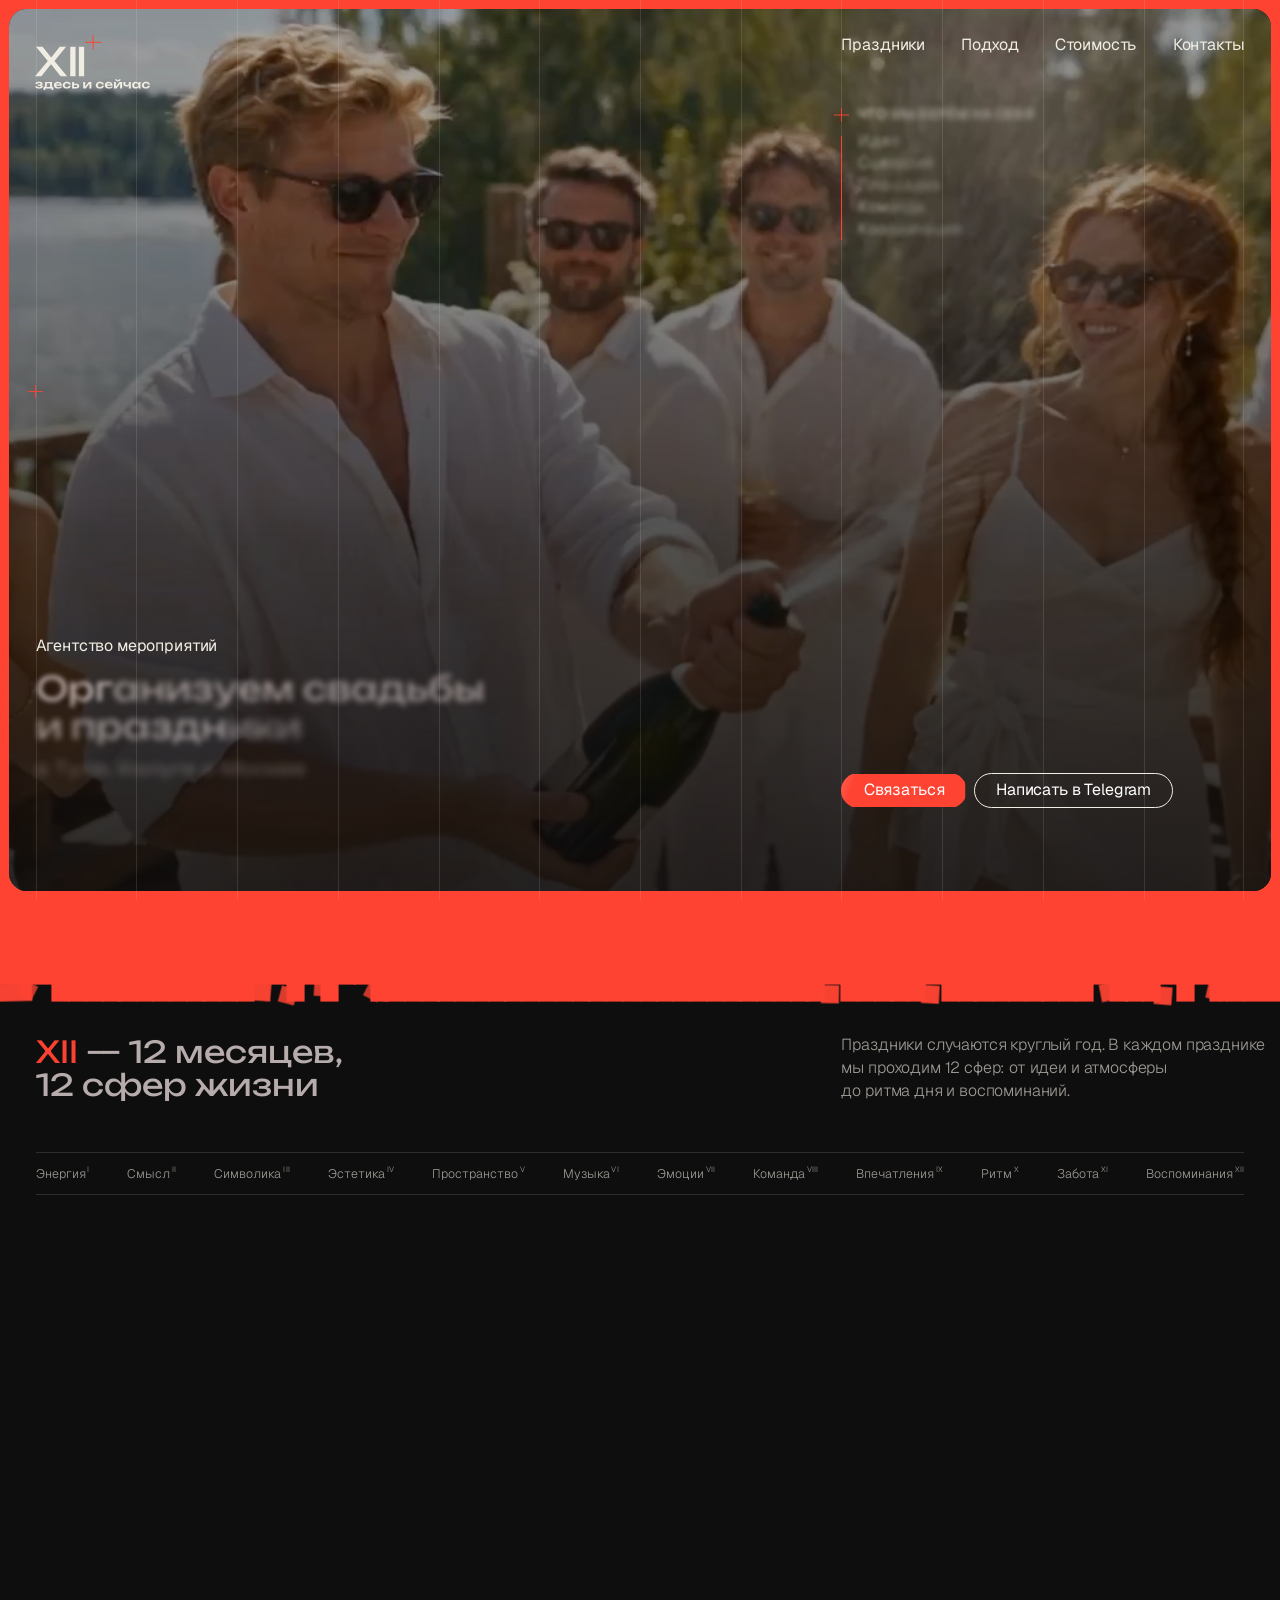
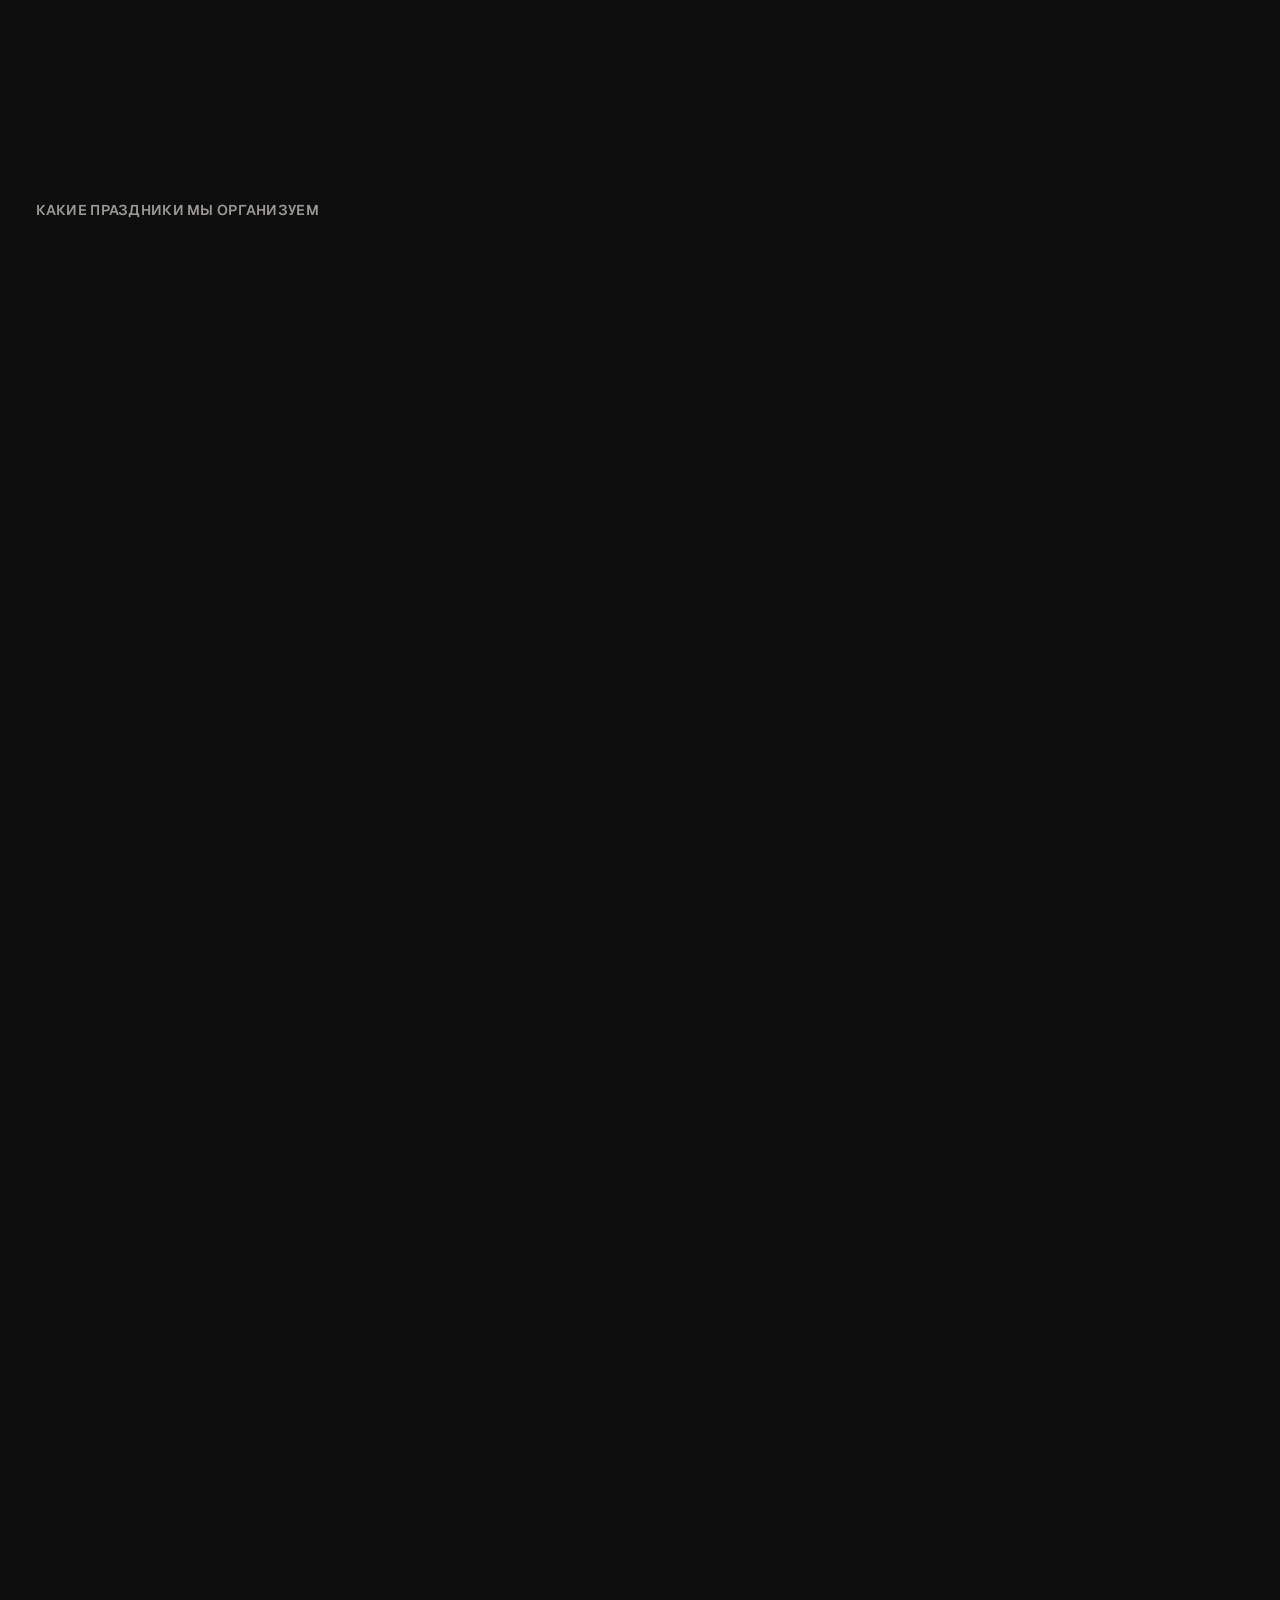
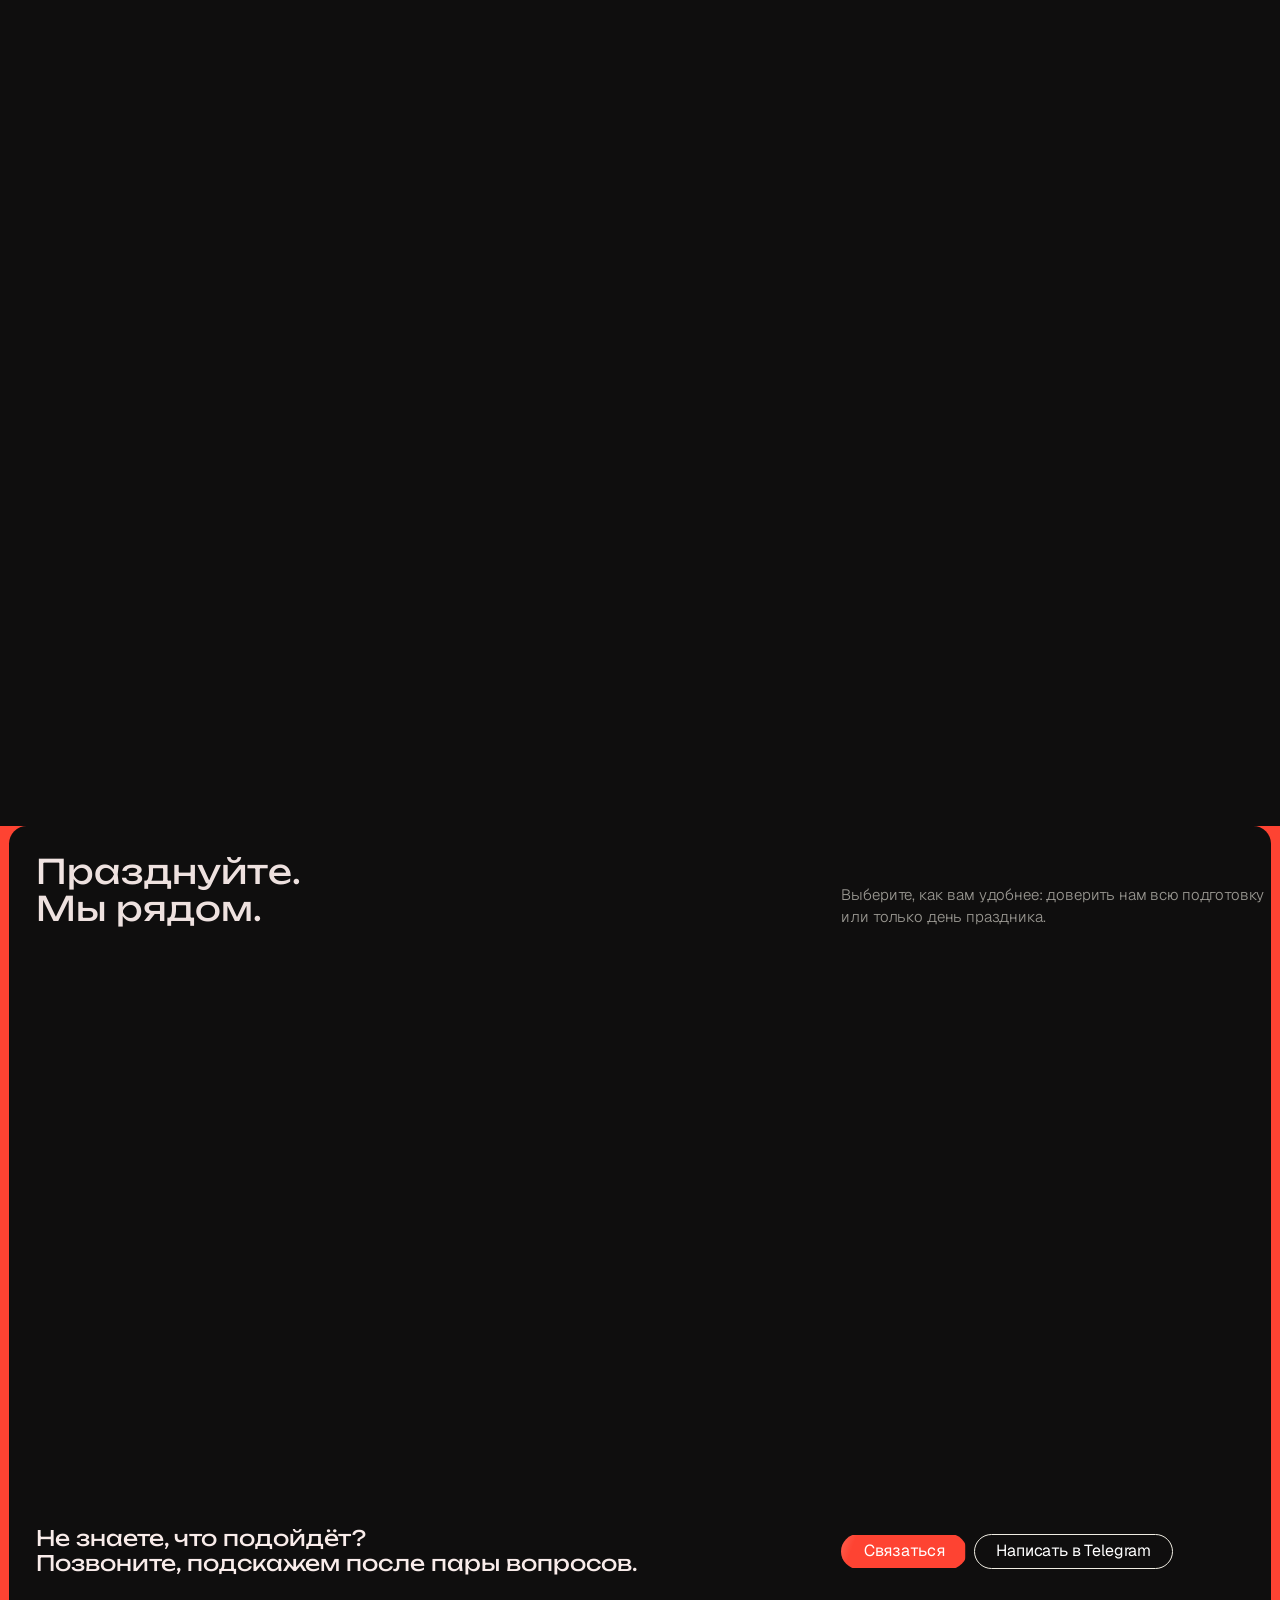
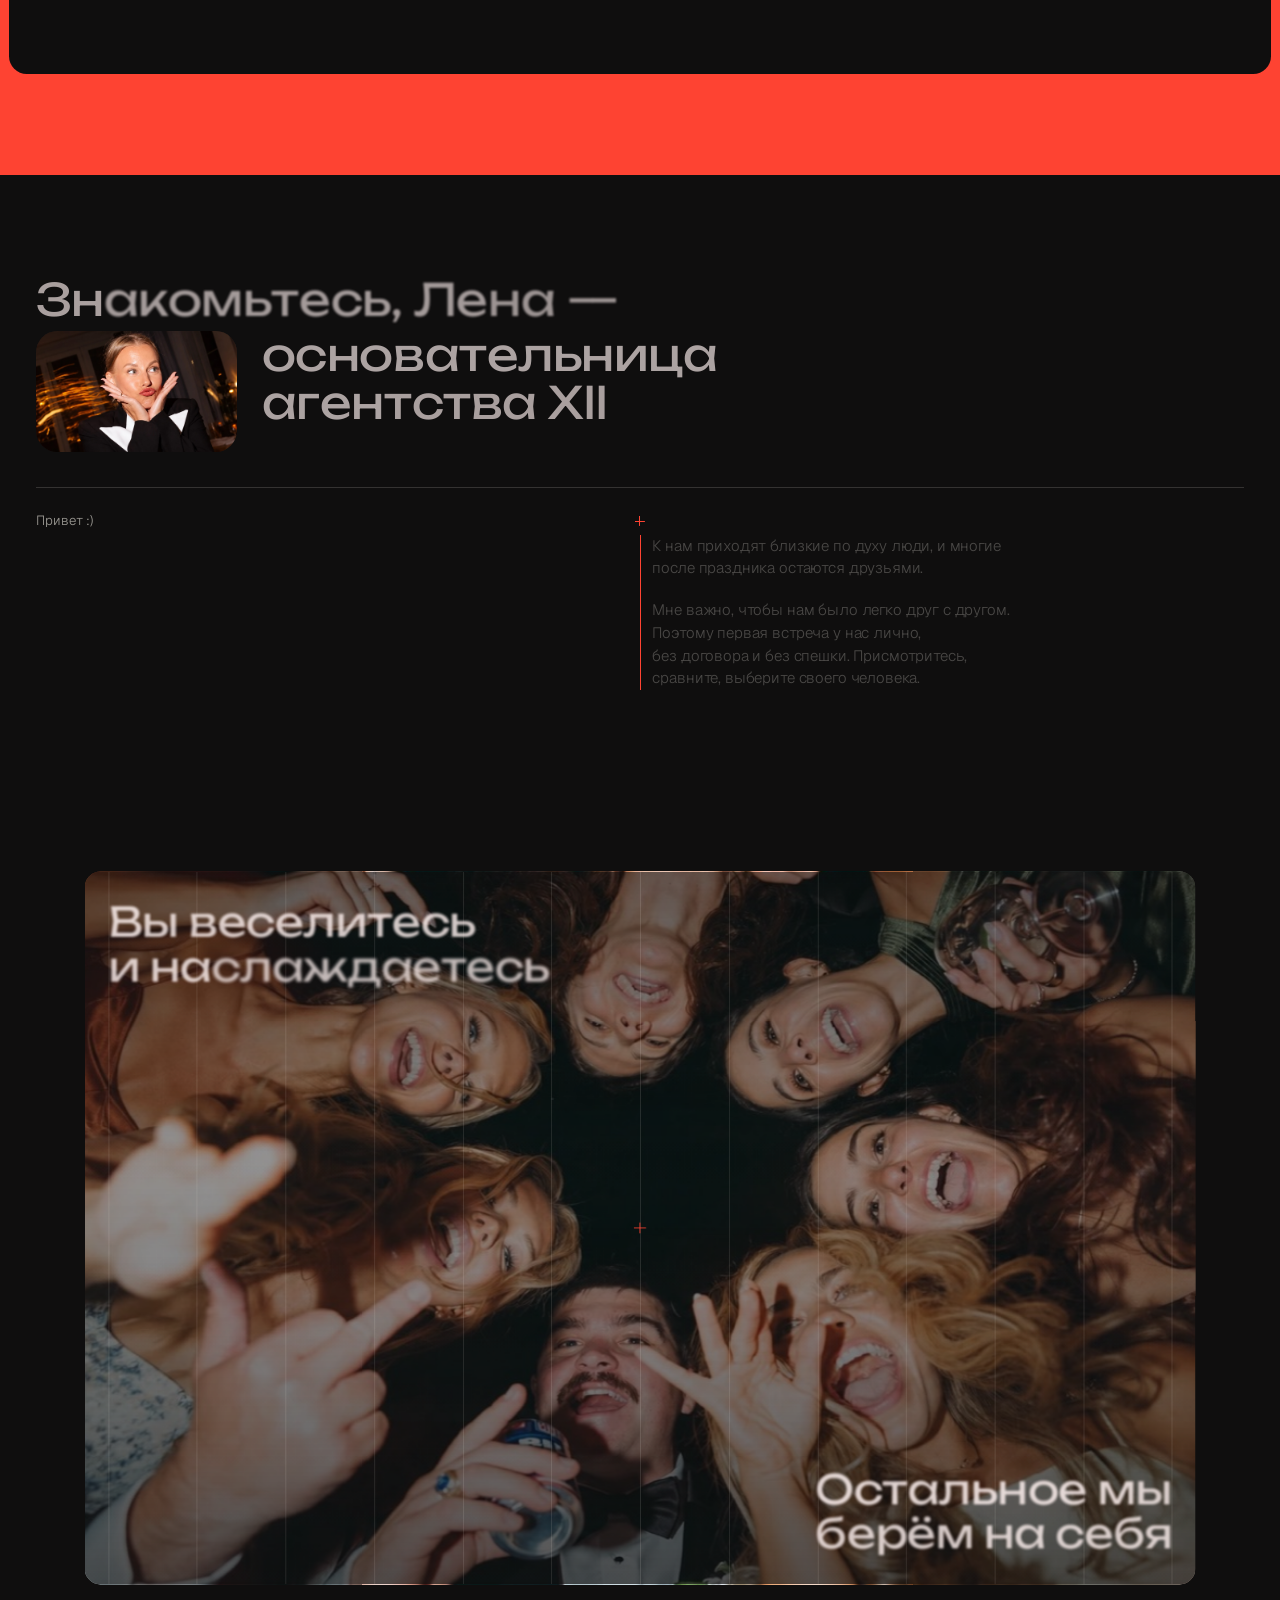
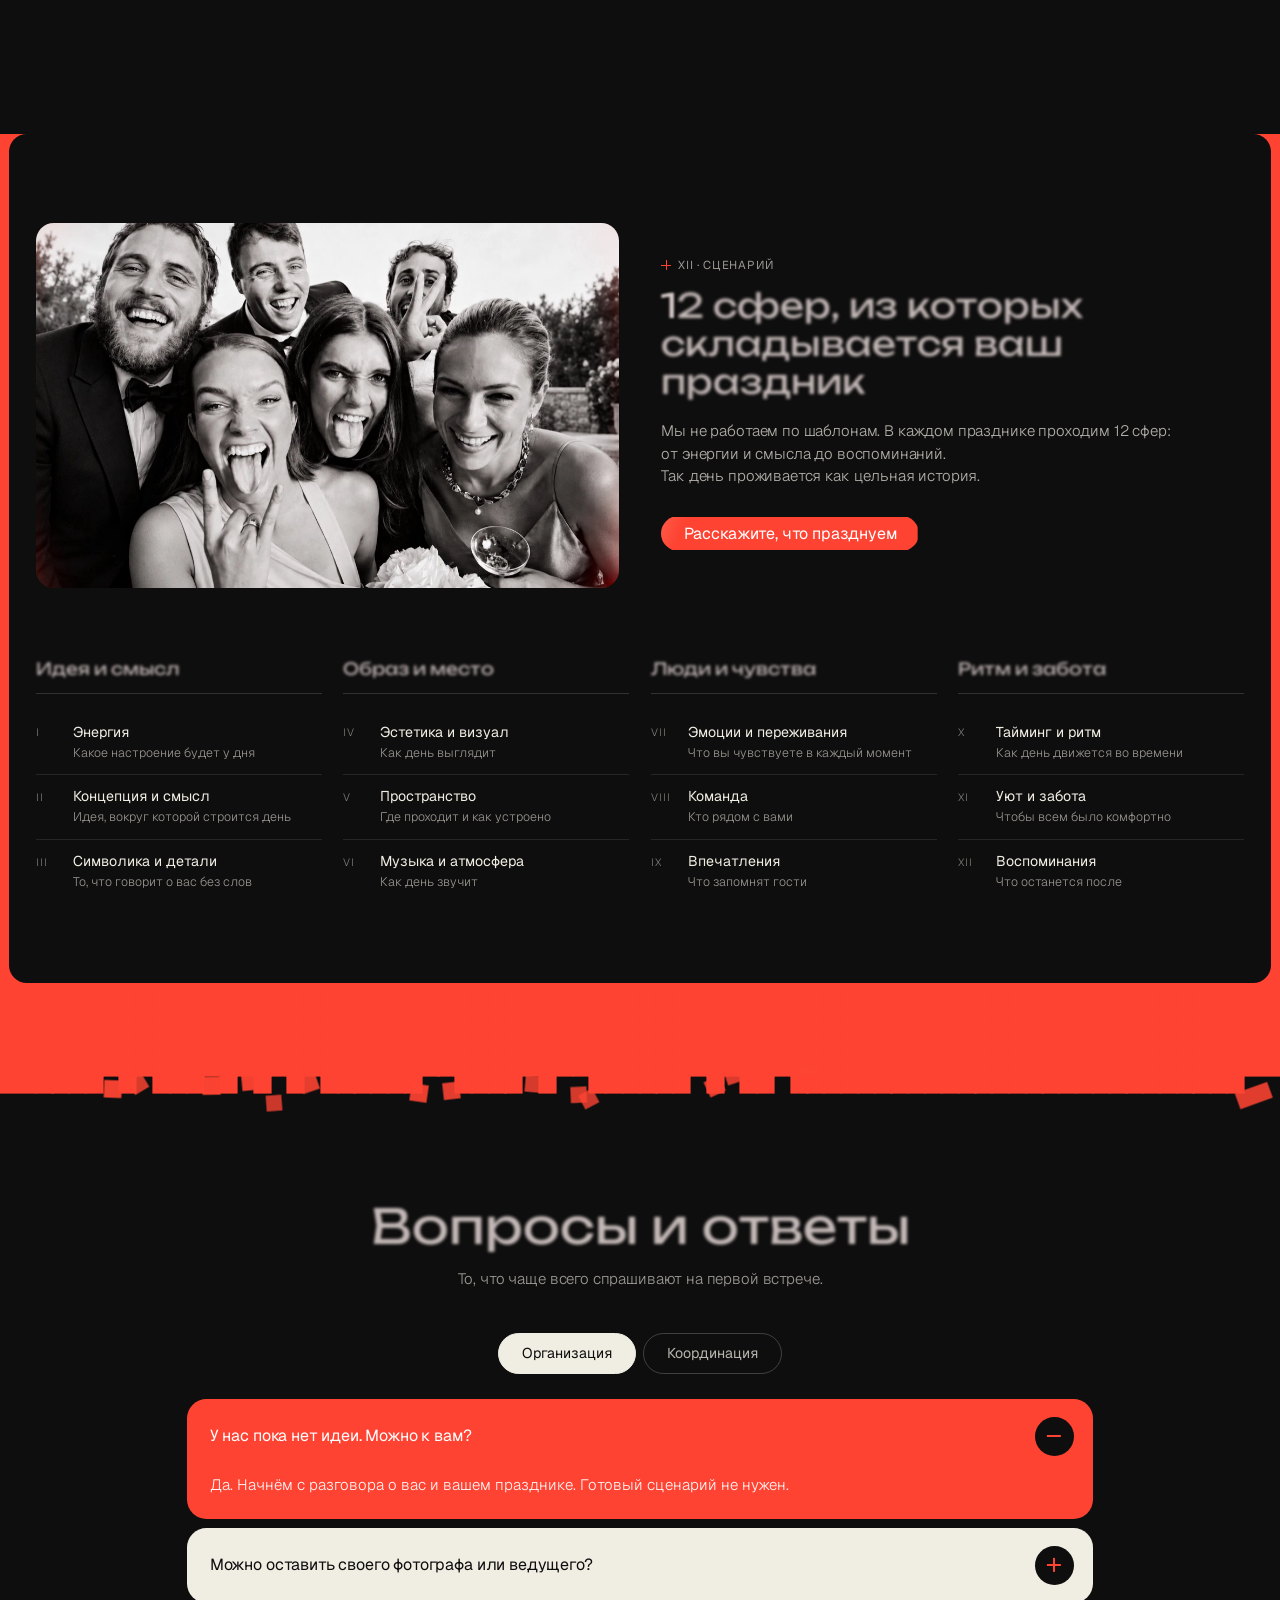
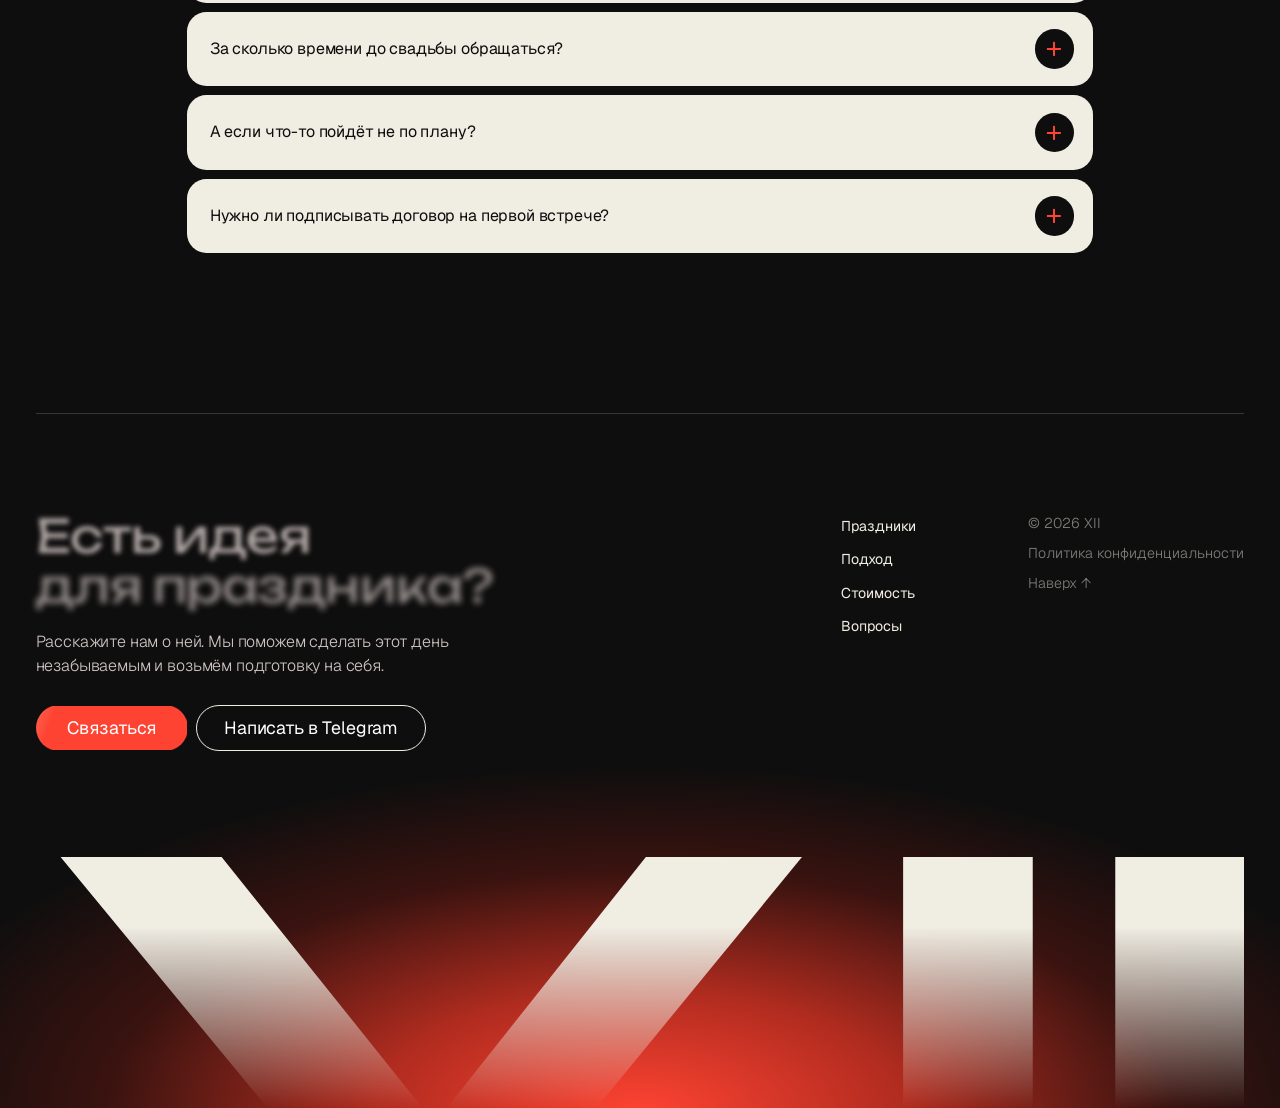
==== commit ed73a0a6: "Фон галереи, переходы по меню, правки Лены Co-Authored-By: Claude Sonnet 5.5 <noreply@anthropic.com>" ====
--- a/index.html
+++ b/index.html
@@ -90,8 +90,8 @@
   <!-- Меню -->
   <nav class="menu rv" style="--d:.15s" aria-label="Основное меню">
     <a href="#fest">Праздники</a>
-    <a href="#approach">Подход</a>
-    <a href="#price">Стоимость</a>
+    <a href="#scenario">Подход</a>
+    <a href="#pricing">Стоимость</a>
     <a href="#contacts">Контакты</a>
   </nav>
   <button class="burger rv" style="--d:.15s" id="burger" type="button" aria-label="Открыть меню" aria-expanded="false"><span></span><span></span></button>
@@ -120,7 +120,7 @@
 
   <!-- Мобильное меню -->
   <div class="sheet" id="sheet">
-    <a href="#fest">Праздники</a><a href="#approach">Подход</a><a href="#price">Стоимость</a><a href="#contacts">Контакты</a>
+    <a href="#fest">Праздники</a><a href="#scenario">Подход</a><a href="#pricing">Стоимость</a><a href="#contacts">Контакты</a>
   </div>
 </header>
 
@@ -356,8 +356,8 @@
     <nav class="foot__cols" aria-label="Навигация по сайту">
       <ul class="foot__list">
         <li><a href="#fest">Праздники</a></li>
-        <li><a href="#approach">Подход</a></li>
-        <li><a href="#price">Стоимость</a></li>
+        <li><a href="#scenario">Подход</a></li>
+        <li><a href="#pricing">Стоимость</a></li>
         <li><a href="#faq">Вопросы</a></li>
       </ul>
       <div class="foot__col2">
@@ -386,6 +386,7 @@
 <script src="js/pause.js?v=2"></script>
 <script src="js/scn.js?v=1"></script>
 <script src="js/contact.js?v=1"></script>
+<script src="js/anchors.js?v=2"></script>
 <script src="js/preloader.js?v=3"></script>
 </body>
 </html>
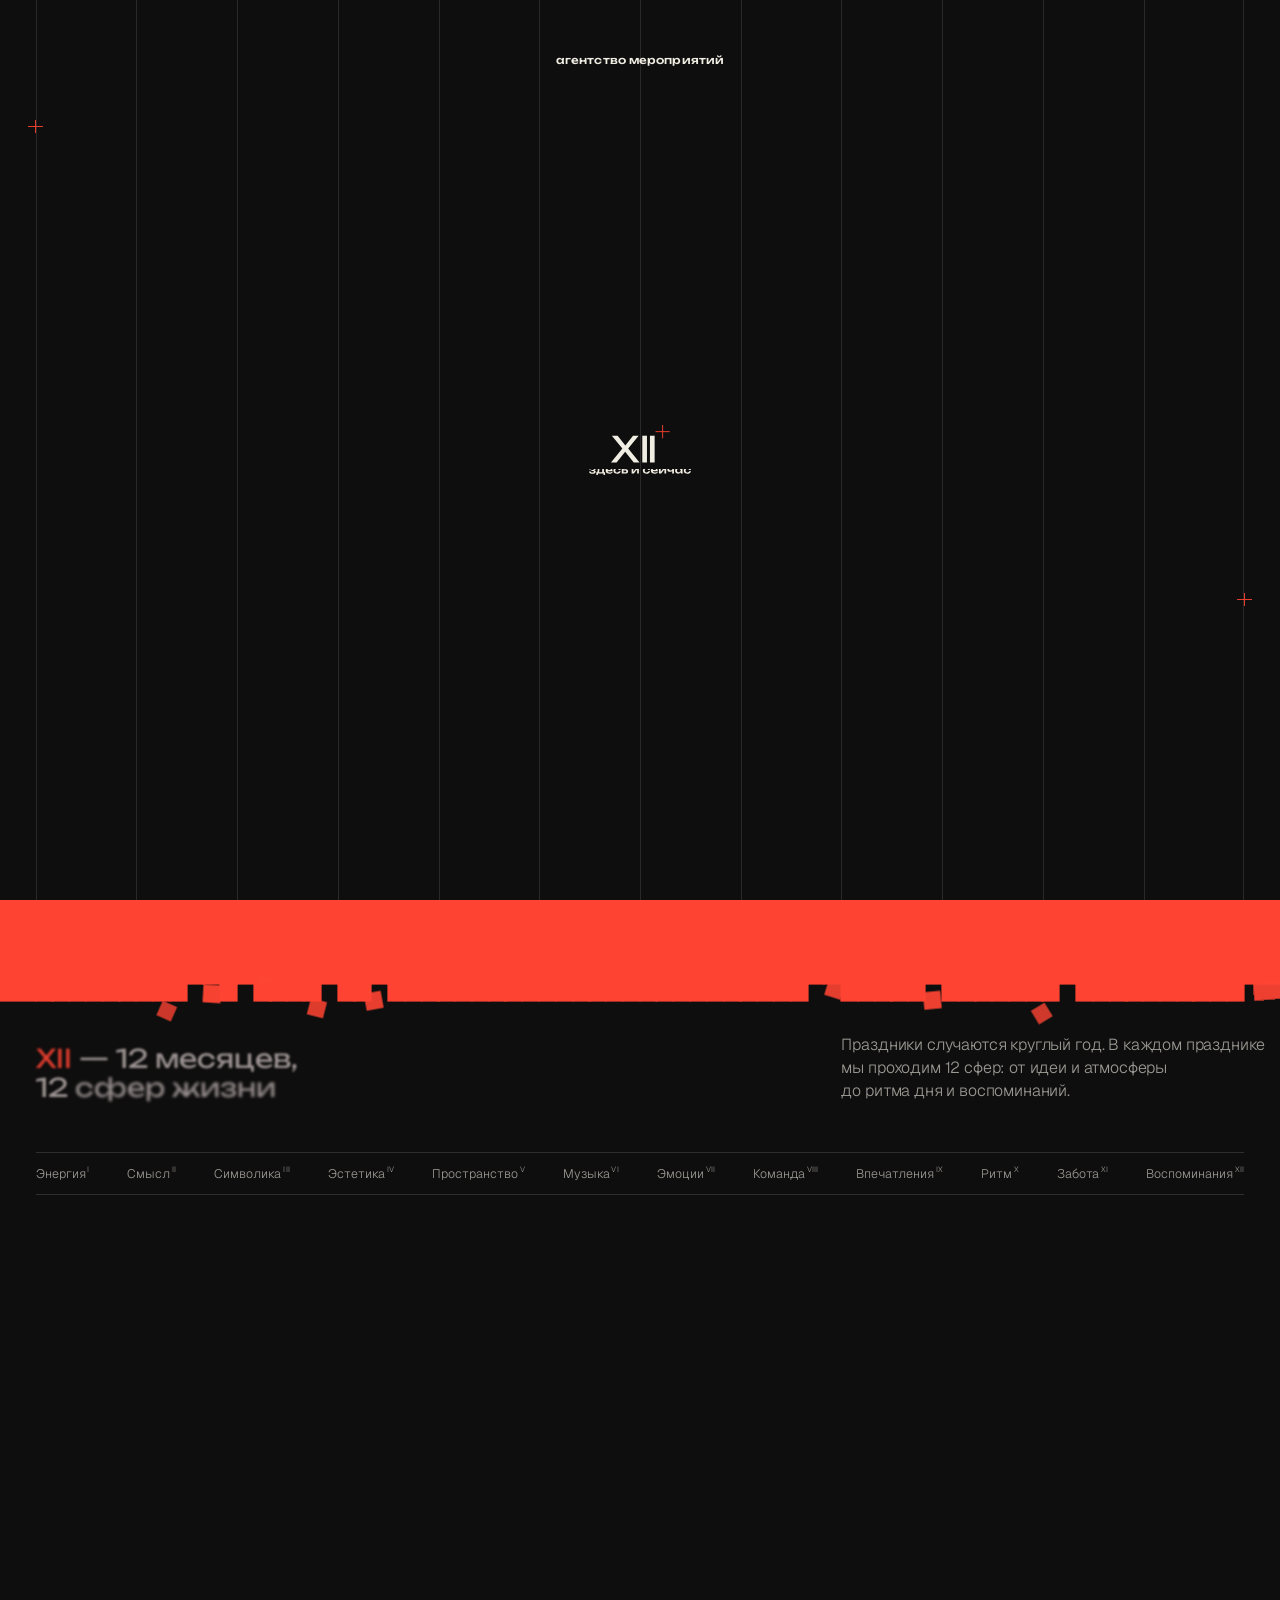
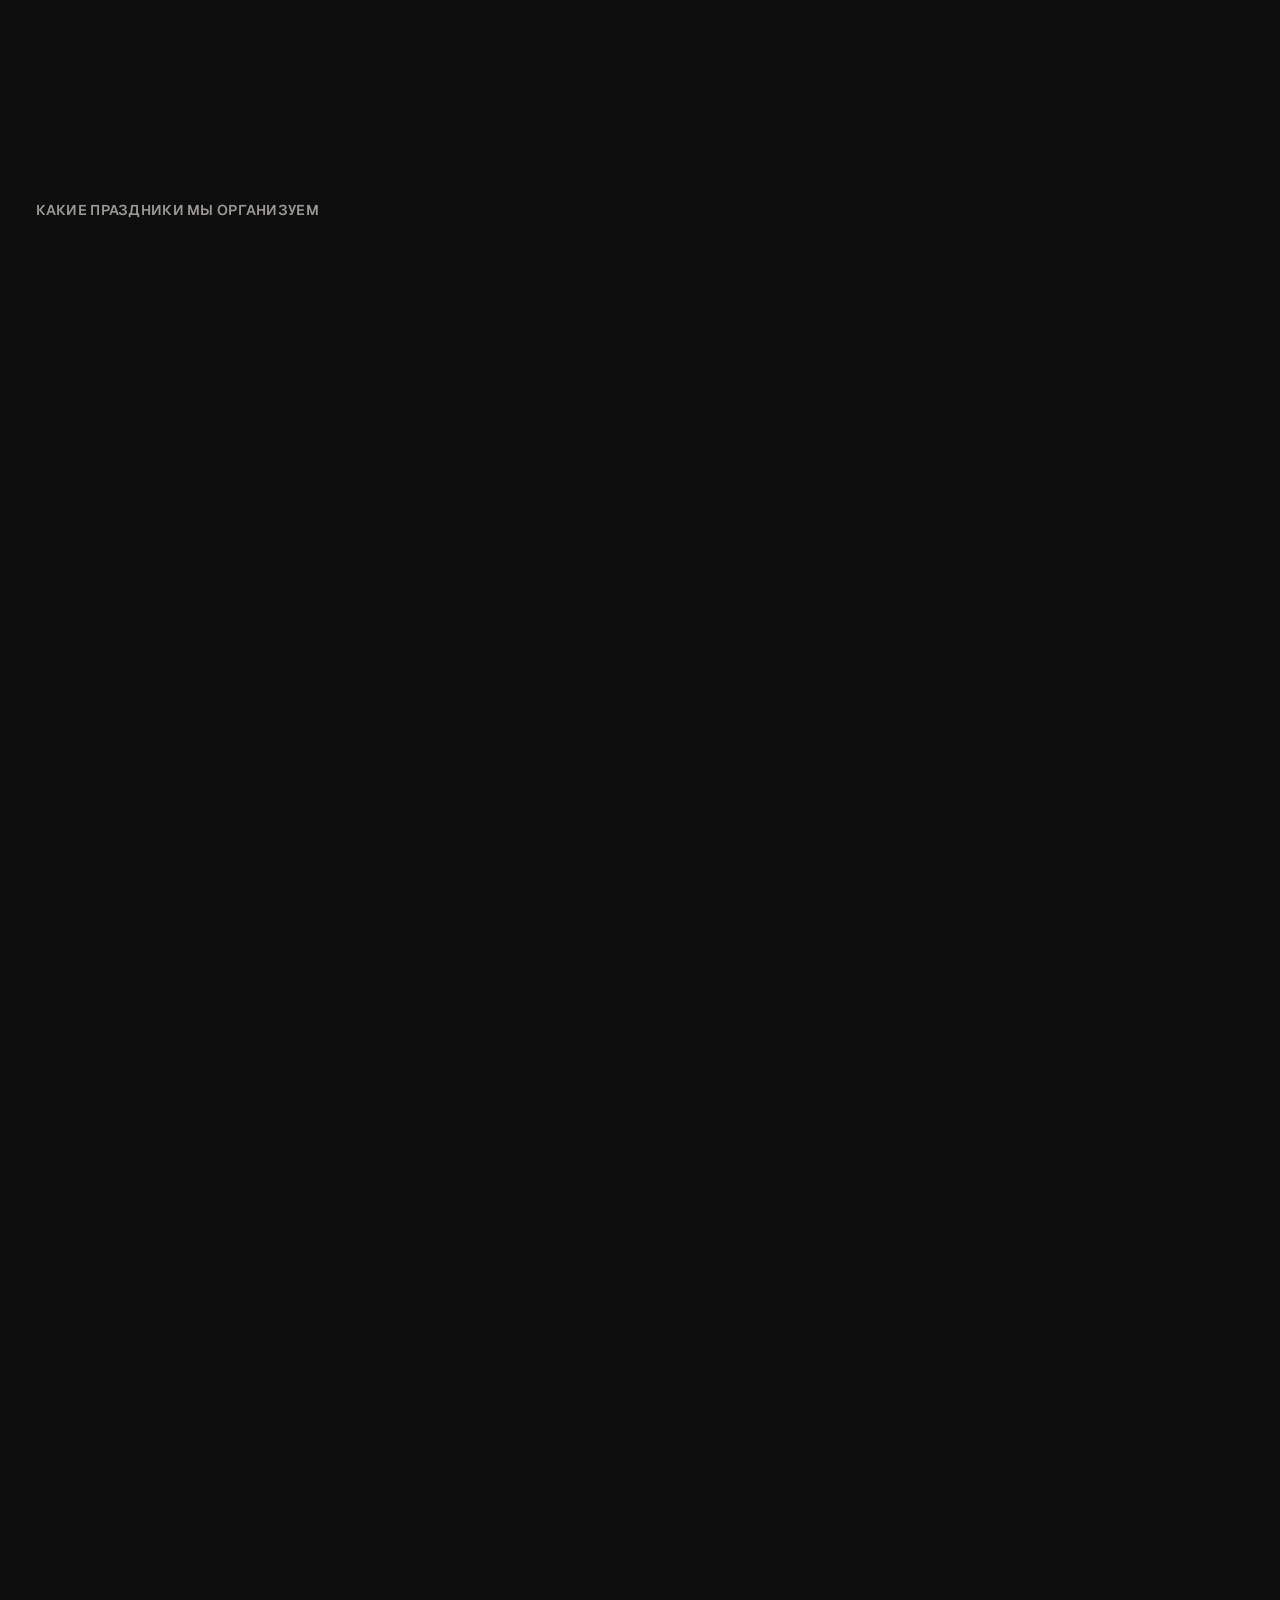
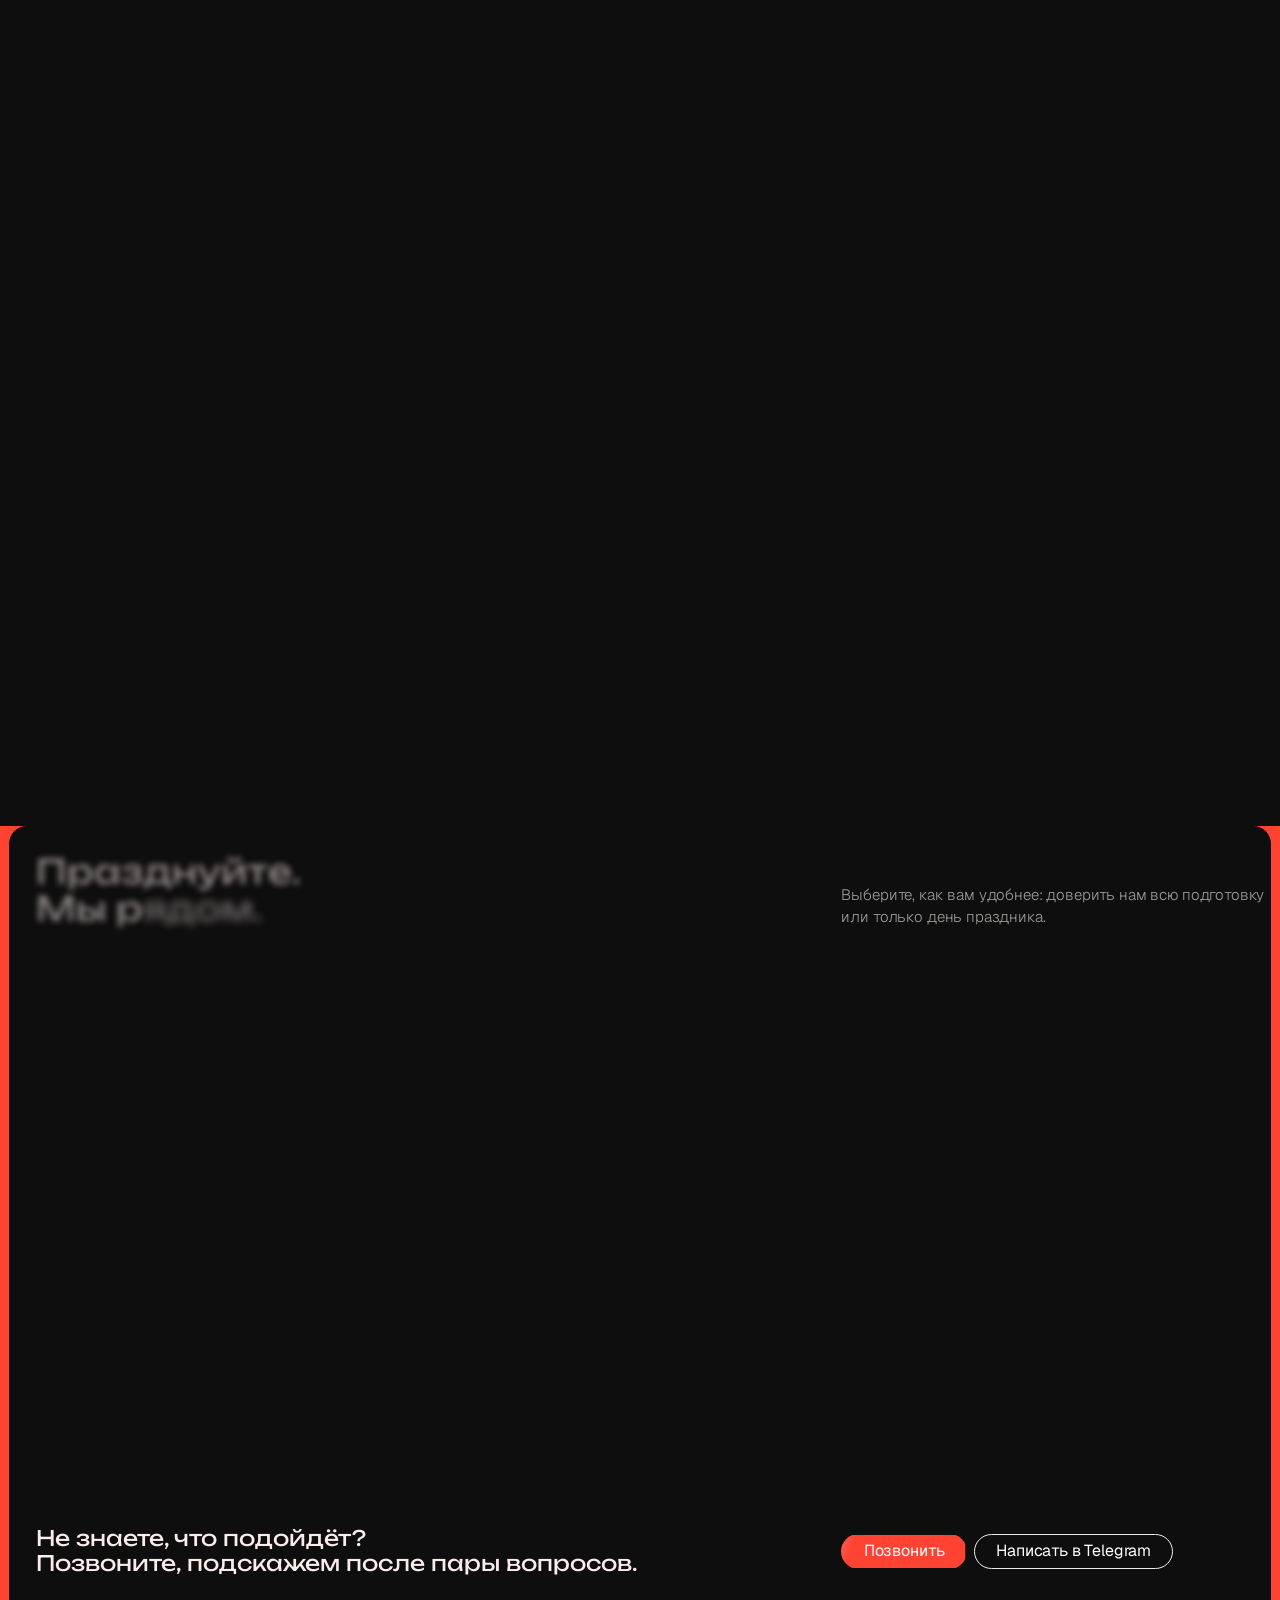
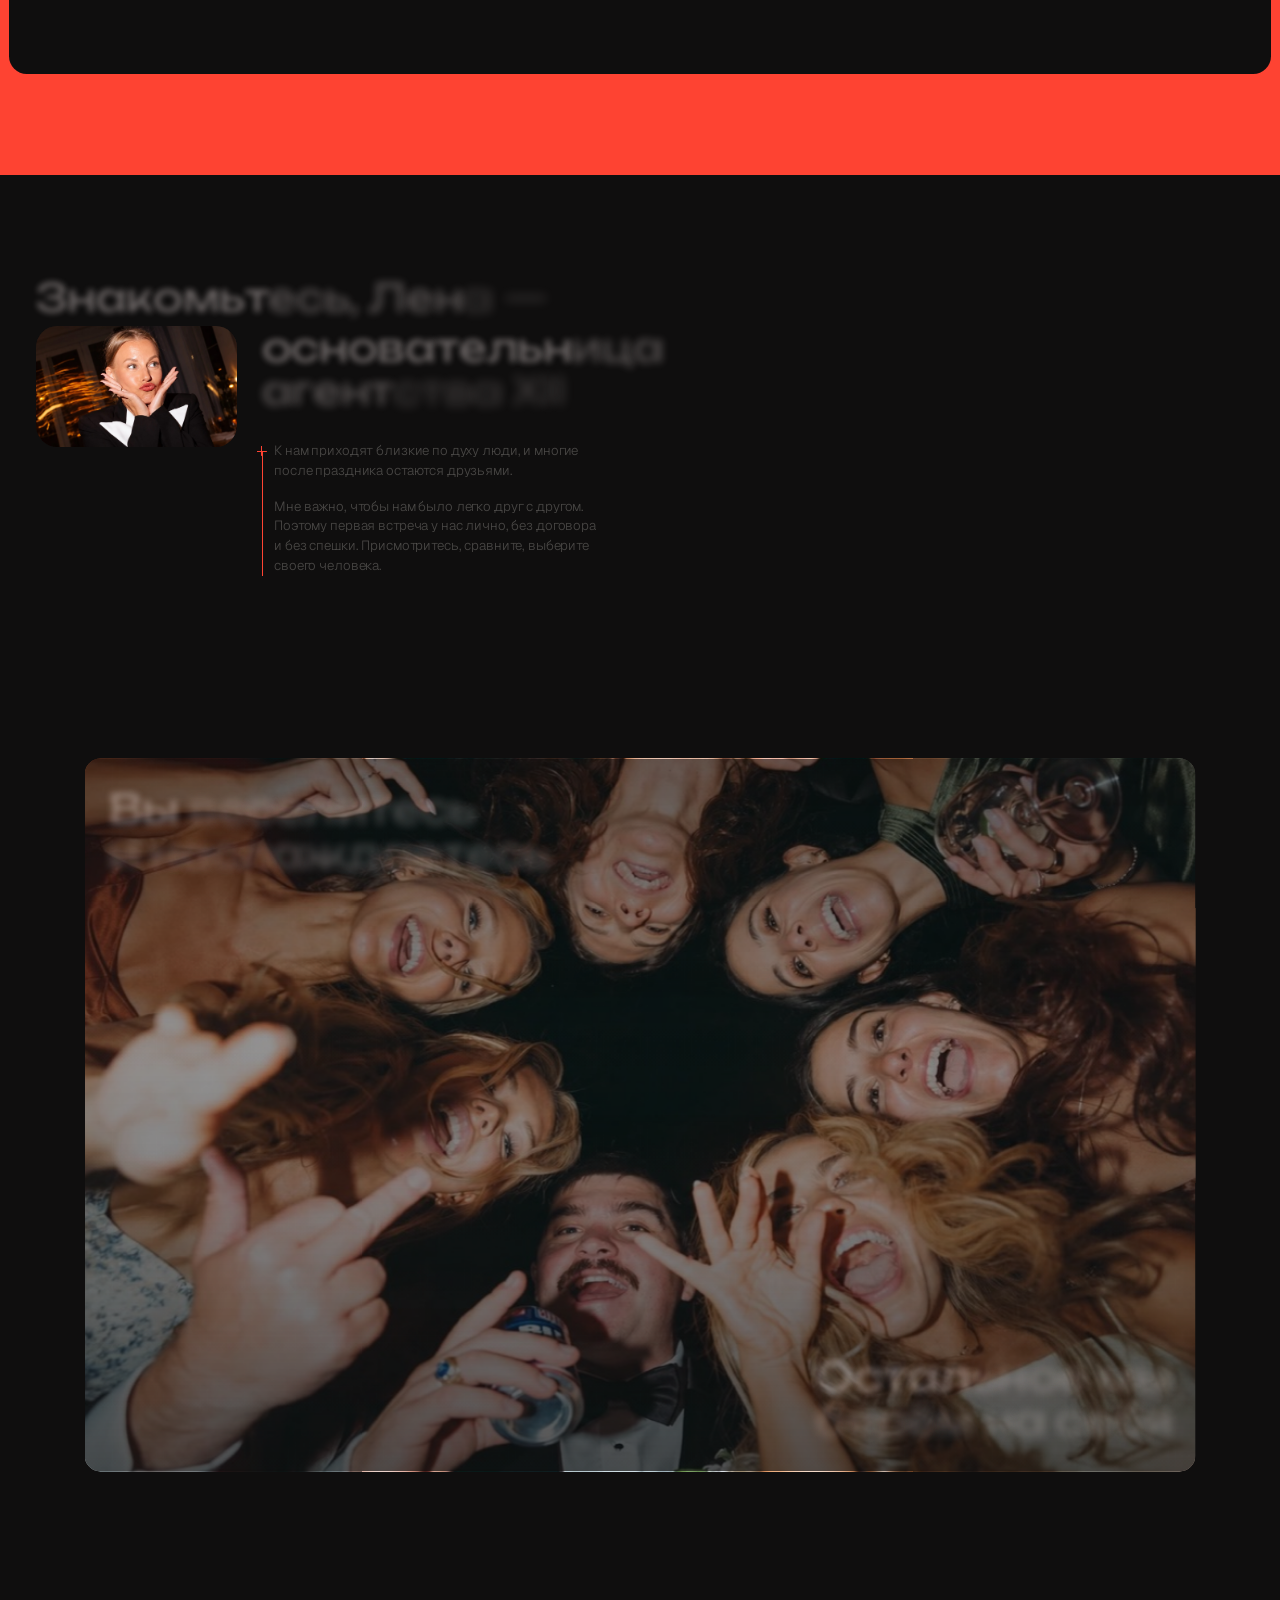
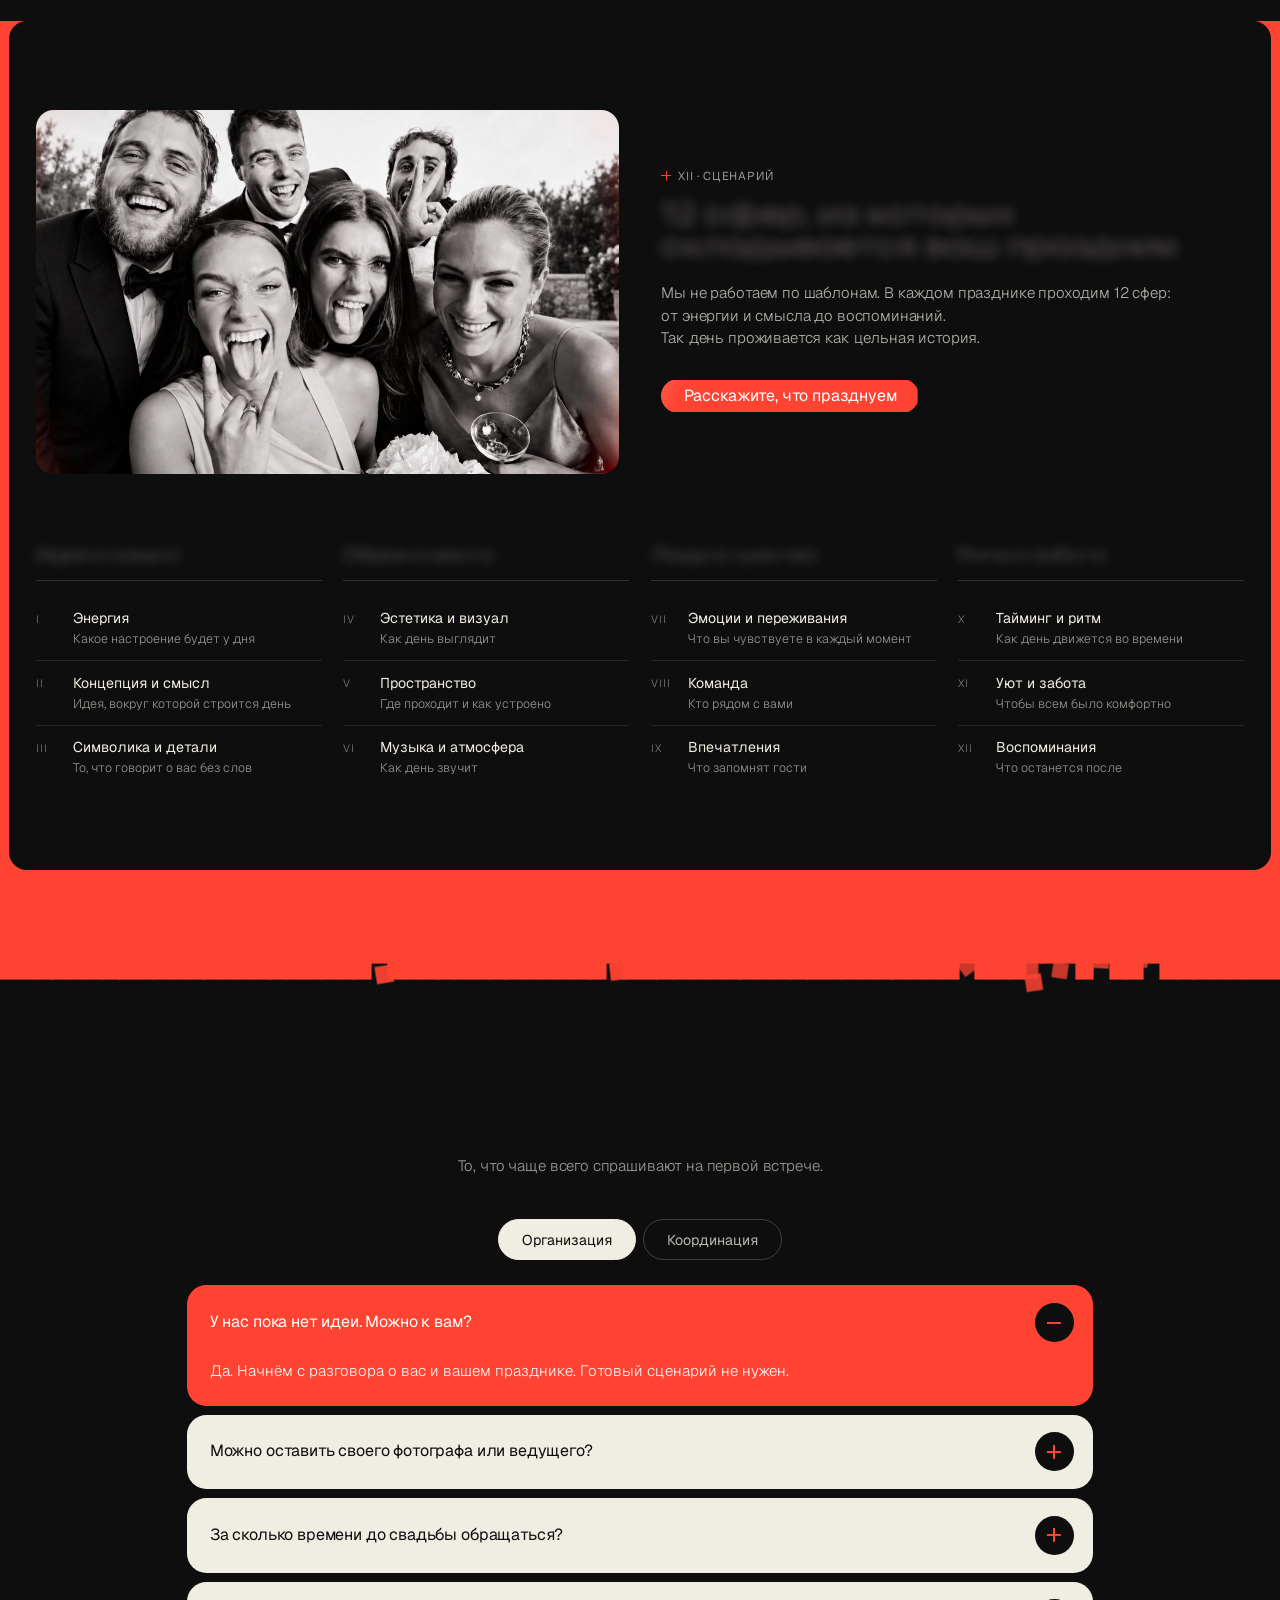
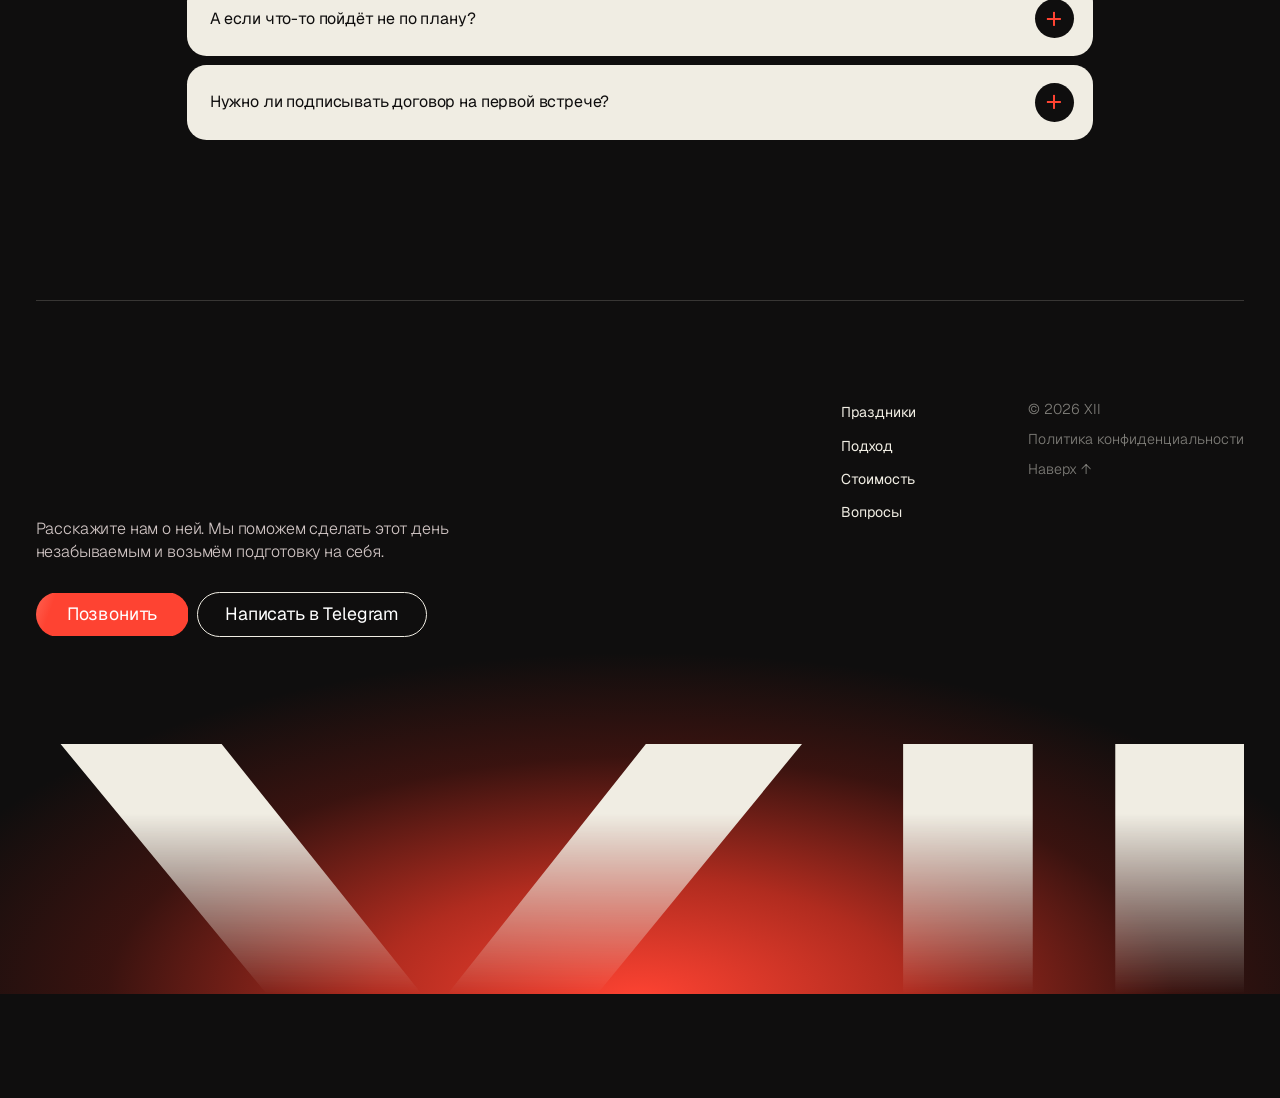
==== commit 82618fe7: "Правки Лены: цена от 80 000, без SMS, блок про Лену, новые фото галереи Co-Authored-By: Claude Sonne" ====
--- a/index.html
+++ b/index.html
@@ -13,13 +13,13 @@
 <link href="https://fonts.googleapis.com/css2?family=Geist:wght@300;400;600&family=Unbounded:wght@400;500&display=swap" rel="stylesheet">
 <link rel="stylesheet" href="css/hero.css?v=13">
 <link rel="stylesheet" href="css/preloader.css?v=3">
-<link rel="stylesheet" href="css/about.css?v=13">
+<link rel="stylesheet" href="css/about.css?v=14">
 <link rel="stylesheet" href="css/fest.css?v=15">
 <link rel="stylesheet" href="css/work.css?v=17">
-<link rel="stylesheet" href="css/lena.css?v=11">
+<link rel="stylesheet" href="css/lena.css?v=12">
 <link rel="stylesheet" href="css/faq.css?v=5">
 <link rel="stylesheet" href="css/pause.css?v=4">
-<link rel="stylesheet" href="css/scn.css?v=3">
+<link rel="stylesheet" href="css/scn.css?v=4">
 <link rel="stylesheet" href="css/footer.css?v=12">
 <script>
 /* Прелоадер показываем только при первом заходе. ?pre=1 — показать принудительно, ?pre=0 — пропустить */
@@ -33,7 +33,6 @@
 <noscript><style>.pre{display:none!important}html .rv,html .logo,html .plus,html .hero__media,html .hero__grid{opacity:1!important}</style></noscript>
 
 <link rel="stylesheet" href="css/tablet.css?v=3">
-<link rel="stylesheet" href="css/contact.css?v=1">
 </head>
 <body>
 
@@ -114,7 +113,7 @@
 
   <!-- Кнопки -->
   <div class="actions rv" style="--d:.8s">
-    <button class="btn btn--red" type="button" data-contact aria-haspopup="true" aria-expanded="false">Связаться</button>
+    <a class="btn btn--red" href="tel:+79308932151">Позвонить</a>
     <a class="btn btn--line" href="https://t.me/elenanikolaeva12" target="_blank" rel="noopener">Написать в&nbsp;Telegram</a>
   </div>
 
@@ -177,13 +176,13 @@
     <h2 class="fest__title">Свадьбы.<br>Дни рождения.<br>Вечеринки.</h2>
     <p class="fest__lead">Каждый момент особенный и&nbsp;незабываемый.<br class="br-t"> Будьте здесь и&nbsp;сейчас, а&nbsp;всё остальное мы&nbsp;возьмём на&nbsp;себя.</p>
     <div class="fest__row" id="festRow">
-      <figure class="fcard" tabindex="0"><div class="fcard__in"><img loading="lazy" src="assets/img/fest-01.jpg" alt="" style="object-position:50% 50%" decoding="async"></div><figcaption class="fcap"><span class="fcap__top"><i class="fcap__plus" aria-hidden="true"></i><span class="fcap__n">I</span></span><strong class="fcap__t">Тишина</strong><span class="fcap__d">Перед словом «да»</span></figcaption></figure>
+      <figure class="fcard" tabindex="0"><div class="fcard__in"><img loading="lazy" src="assets/img/fest-01.jpg?v=2" alt="" style="object-position:48% 30%" decoding="async"></div><figcaption class="fcap"><span class="fcap__top"><i class="fcap__plus" aria-hidden="true"></i><span class="fcap__n">I</span></span><strong class="fcap__t">«Да!»</strong><span class="fcap__d">Кольцо на&nbsp;пальце, ноги не&nbsp;касаются земли</span></figcaption></figure>
       <figure class="fcard" tabindex="0"><div class="fcard__in"><img loading="lazy" src="assets/img/fest-06.jpg" alt="" style="object-position:50% 45%" decoding="async"></div><figcaption class="fcap"><span class="fcap__top"><i class="fcap__plus" aria-hidden="true"></i><span class="fcap__n">II</span></span><strong class="fcap__t">Новая история</strong><span class="fcap__d">Танец у&nbsp;фонтана</span></figcaption></figure>
-      <figure class="fcard" tabindex="0"><div class="fcard__in"><img loading="lazy" src="assets/img/fest-02.jpg" alt="" style="object-position:62% 50%" decoding="async"></div><figcaption class="fcap"><span class="fcap__top"><i class="fcap__plus" aria-hidden="true"></i><span class="fcap__n">III</span></span><strong class="fcap__t">Растворились</strong><span class="fcap__d">Первый танец в&nbsp;дыму</span></figcaption></figure>
+      <figure class="fcard" tabindex="0"><div class="fcard__in"><img loading="lazy" src="assets/img/fest-02.jpg?v=2" alt="" style="object-position:50% 28%" decoding="async"></div><figcaption class="fcap"><span class="fcap__top"><i class="fcap__plus" aria-hidden="true"></i><span class="fcap__n">III</span></span><strong class="fcap__t">Загадай</strong><span class="fcap__d">Свеча, вишня и&nbsp;смех в&nbsp;голос</span></figcaption></figure>
       <figure class="fcard" tabindex="0"><div class="fcard__in"><img loading="lazy" src="assets/img/fest-10.jpg?v=2" alt="" style="object-position:56% 50%" decoding="async"></div><figcaption class="fcap"><span class="fcap__top"><i class="fcap__plus" aria-hidden="true"></i><span class="fcap__n">IV</span></span><strong class="fcap__t">Зажигайте</strong><span class="fcap__d">Друзья, веера, музыка</span></figcaption></figure>
       <figure class="fcard" tabindex="0"><div class="fcard__in"><img loading="lazy" src="assets/img/fest-09.jpg" alt="" style="object-position:50% 40%" decoding="async"></div><figcaption class="fcap"><span class="fcap__top"><i class="fcap__plus" aria-hidden="true"></i><span class="fcap__n">V</span></span><strong class="fcap__t">Небо ваше</strong><span class="fcap__d">Салют для&nbsp;двоих</span></figcaption></figure>
       <figure class="fcard" tabindex="0"><div class="fcard__in"><img loading="lazy" src="assets/img/fest-05.jpg" alt="" style="object-position:50% 50%" decoding="async"></div><figcaption class="fcap"><span class="fcap__top"><i class="fcap__plus" aria-hidden="true"></i><span class="fcap__n">VI</span></span><strong class="fcap__t">Яркий день</strong><span class="fcap__d">Тосты и&nbsp;смех</span></figcaption></figure>
-      <figure class="fcard" tabindex="0"><div class="fcard__in"><img loading="lazy" src="assets/img/fest-03.jpg?v=2" alt="" style="object-position:50% 50%" decoding="async"></div><figcaption class="fcap"><span class="fcap__top"><i class="fcap__plus" aria-hidden="true"></i><span class="fcap__n">VII</span></span><strong class="fcap__t">Только вы</strong><span class="fcap__d">Двое среди тумана</span></figcaption></figure>
+      <figure class="fcard" tabindex="0"><div class="fcard__in"><img loading="lazy" src="assets/img/fest-03.jpg?v=3" alt="" style="object-position:50% 35%" decoding="async"></div><figcaption class="fcap"><span class="fcap__top"><i class="fcap__plus" aria-hidden="true"></i><span class="fcap__n">VII</span></span><strong class="fcap__t">Туфли в&nbsp;руках</strong><span class="fcap__d">Ночь, которая удалась</span></figcaption></figure>
       <figure class="fcard" tabindex="0"><div class="fcard__in"><img loading="lazy" src="assets/img/fest-13.jpg" alt="" style="object-position:50% 72%" decoding="async"></div><figcaption class="fcap"><span class="fcap__top"><i class="fcap__plus" aria-hidden="true"></i><span class="fcap__n">VIII</span></span><strong class="fcap__t">Здесь</strong><span class="fcap__d">То, что&nbsp;вы будете вспоминать</span></figcaption></figure>
       <figure class="fcard" tabindex="0"><div class="fcard__in"><img loading="lazy" src="assets/img/fest-11.jpg?v=2" alt="" style="object-position:46% 50%" decoding="async"></div><figcaption class="fcap"><span class="fcap__top"><i class="fcap__plus" aria-hidden="true"></i><span class="fcap__n">IX</span></span><strong class="fcap__t">Сейчас</strong><span class="fcap__d">Ваши лучшие моменты</span></figcaption></figure>
       <figure class="fcard" tabindex="0"><div class="fcard__in"><img loading="lazy" src="assets/img/fest-04.jpg?v=3" alt="" style="object-position:45% 50%" decoding="async"></div><figcaption class="fcap"><span class="fcap__top"><i class="fcap__plus" aria-hidden="true"></i><span class="fcap__n">X</span></span><strong class="fcap__t">Лёгкость</strong><span class="fcap__d">Коктейль и смех</span></figcaption></figure>
@@ -218,7 +217,7 @@
           <li>Второй координатор входит в&nbsp;стоимость</li>
           <li>Расчёты с&nbsp;исполнителями ведём мы</li>
         </ul>
-        <div class="fmt__price" id="price"><span class="fmt__sum">от&nbsp;121&nbsp;000&nbsp;₽</span><span class="fmt__note">организация под ключ</span></div>
+        <div class="fmt__price" id="price"><span class="fmt__sum">от&nbsp;80&nbsp;000&nbsp;₽</span><span class="fmt__note">организация под ключ</span></div>
       </div>
     </article>
 
@@ -240,7 +239,7 @@
   <div class="work__cta">
     <p class="work__ask">Не&nbsp;знаете, что&nbsp;подойдёт?<br>Позвоните, подскажем после пары&nbsp;вопросов.</p>
     <div class="work__btns">
-      <button class="btn btn--red" type="button" data-contact aria-haspopup="true" aria-expanded="false">Связаться</button>
+      <a class="btn btn--red" href="tel:+79308932151">Позвонить</a>
       <a class="btn btn--line" href="https://t.me/elenanikolaeva12" target="_blank" rel="noopener">Написать в&nbsp;Telegram</a>
     </div>
   </div>
@@ -255,14 +254,13 @@
       <figure class="lena__photo">
         <div class="lena__img"><img loading="lazy" src="assets/img/lena.jpg" alt="Лена, основательница XII" decoding="async"></div>
       </figure>
-      <p class="lena__t2" data-manual>основательница<br class="br-nt">агентства XII</p>
-    </div>
-    <div class="lena__textrow">
-    <p class="lena__hi">Привет :)</p>
-    <div class="lena__text">
-      <p>К&nbsp;нам приходят близкие по&nbsp;духу люди, и&nbsp;многие после праздника остаются друзьями.</p>
-      <p>Мне важно, чтобы нам было легко друг с&nbsp;другом. Поэтому первая встреча у&nbsp;нас лично, без&nbsp;договора и&nbsp;без&nbsp;спешки. Присмотритесь, сравните, выберите своего человека.</p>
-    </div>
+      <div class="lena__side">
+        <p class="lena__t2" data-manual>основательница<br class="br-nt">агентства XII</p>
+        <div class="lena__text">
+          <p>К&nbsp;нам приходят близкие по&nbsp;духу люди, и&nbsp;многие после праздника остаются друзьями.</p>
+          <p>Мне важно, чтобы нам было легко друг с&nbsp;другом. Поэтому первая встреча у&nbsp;нас лично, без&nbsp;договора и&nbsp;без&nbsp;спешки. Присмотритесь, сравните, выберите своего человека.</p>
+        </div>
+      </div>
     </div>
   </div>
 </section>
@@ -349,7 +347,7 @@
       <h2 class="foot__title">Есть идея<br>для&nbsp;праздника?</h2>
       <p class="foot__text">Расскажите нам о&nbsp;ней. Мы поможем сделать этот день<br class="br-d"><br class="br-t"> незабываемым и&nbsp;возьмём подготовку на&nbsp;себя.</p>
       <div class="foot__btns">
-        <button class="btn btn--red btn--cta" type="button" data-contact aria-haspopup="true" aria-expanded="false">Связаться</button>
+        <a class="btn btn--red btn--cta" href="tel:+79308932151">Позвонить</a>
         <a class="btn btn--line" href="https://t.me/elenanikolaeva12" target="_blank" rel="noopener">Написать в&nbsp;Telegram</a>
       </div>
     </div>
@@ -385,7 +383,6 @@
 <script src="js/faq.js?v=1"></script>
 <script src="js/pause.js?v=2"></script>
 <script src="js/scn.js?v=1"></script>
-<script src="js/contact.js?v=1"></script>
 <script src="js/anchors.js?v=2"></script>
 <script src="js/preloader.js?v=3"></script>
 </body>
--- a/css/about.css
+++ b/css/about.css
@@ -50,7 +50,7 @@
   grid-column:1 / span 8;
   margin:0;
   font-family:var(--ff-cap);font-weight:400;
-  font-size:calc(34 * var(--s));line-height:1.12;
+  font-size:calc(29 * var(--s));line-height:1.14;
   color:rgba(249,236,234,.72);
 }
 .about__title .c-red{color:var(--red)}
@@ -153,7 +153,7 @@
   .about{--m:20px;padding-bottom:72px}
   .dissolve{--n:30;--rows:5}
   .about__head{display:block;margin:24px var(--m) 28px}
-  .about__title{font-size:clamp(22px,6.2vw,28px);line-height:1.14;margin-bottom:16px}
+  .about__title{font-size:clamp(20px,5.6vw,25px);line-height:1.14;margin-bottom:16px}
   .about__lead{font-size:16px;line-height:1.45;letter-spacing:-.1px}
   .spheres{flex-wrap:wrap;justify-content:flex-start;gap:8px 12px;margin:0 var(--m) 24px;padding:12px 0;font-size:13px}
   .cards{
--- a/css/lena.css
+++ b/css/lena.css
@@ -18,7 +18,7 @@
 .lena__t1,.lena__t2{
   display:block;margin:0;
   font-family:var(--ff-cap);font-weight:400;
-  font-size:calc(50 * var(--s));line-height:1.08;letter-spacing:-.01em;
+  font-size:calc(44 * var(--s));line-height:1.1;letter-spacing:-.01em;
   color:rgba(249,236,234,.72);
 }
 
@@ -37,25 +37,19 @@
 }
 .lena__t2{white-space:nowrap}
 
-/* строка с текстом: слева «Привет, я Лена.», справа абзацы, начиная с 7-й линии сетки и до середины между 10-й и 11-й */
-.lena__textrow{margin-top:calc(40 * var(--s));padding-top:calc(26 * var(--s));border-top:1px solid rgba(240,237,227,.16);display:grid;grid-template-columns:repeat(12,1fr);align-items:start}
-.lena__hi{
-  grid-column:1 / span 5;margin:0;
-  font-weight:300;font-size:calc(15 * var(--s));line-height:1.5;
-  color:rgba(240,237,227,.62);
-}
+/* справа от фото: вторая строка заголовка сверху, текст внизу, заканчивается там же, где фото */
+.lena__row{align-items:stretch}
+.lena__side{flex:1;min-width:0;display:flex;flex-direction:column;justify-content:space-between;gap:calc(32 * var(--s))}
 .lena__text{
-  grid-column:7 / span 4;
   position:relative;
   margin-left:calc(14 * var(--s));            /* левый край текста совпадает с левым краем «основательница» */
-  padding-top:calc(26 * var(--s));            /* текст начинается там же, где линия */
-  width:calc(var(--col) * 3.6);
-  display:grid;gap:calc(22 * var(--s));
+  width:calc(var(--col) * 3.4);max-width:calc(100% - 14 * var(--s));
+  display:grid;gap:calc(18 * var(--s));
 }
 /* красная линия и плюс, как у блока «Что мы берём на себя» на первом экране */
-.lena__text::before{content:"";position:absolute;left:calc(-14 * var(--s));top:calc(26 * var(--s));bottom:0;width:1px;background:var(--red)}
+.lena__text::before{content:"";position:absolute;left:calc(-14 * var(--s));top:calc(12 * var(--s));bottom:0;width:1px;background:var(--red)}
 .lena__text::after{
-  content:"";position:absolute;left:calc(-14 * var(--s) - 5.5 * var(--s));top:calc(5.5 * var(--s));                    /* плюс на одной строке с «Привет :)» */
+  content:"";position:absolute;left:calc(-14 * var(--s) - 5.5 * var(--s));top:calc(6.5 * var(--s));
   width:calc(11 * var(--s));height:calc(11 * var(--s));
   background:
     linear-gradient(var(--red),var(--red)) center / 100% 1px no-repeat,
@@ -64,7 +58,7 @@
 .lena__text p{
   margin:0;
   font-weight:300;
-  font-size:calc(17 * var(--s));line-height:1.5;letter-spacing:calc(-.17 * var(--s));
+  font-size:calc(15 * var(--s));line-height:1.5;letter-spacing:calc(-.15 * var(--s));
 }
 .lena__text .w{color:rgba(240,237,227,.26);transition:color .45s ease}
 .lena__text .w.on{color:#f0ede3}
@@ -73,13 +67,12 @@
 @media (max-width:900px){
   .lena{--m:20px;--band:calc((100vw - 40px) / 30 * 5);padding:var(--band) 0 72px}
   .lena__t1,.lena__t2{font-size:clamp(22px,6.2vw,32px)}
-  .lena__row{display:flex;flex-direction:column-reverse;align-items:stretch;gap:22px;margin-top:0}
-  .lena__photo{width:100%;transform-origin:left center}
+  .lena__row{flex-direction:column;align-items:stretch;gap:22px;margin-top:0}
+  .lena__side{display:contents}
+  .lena__t2{order:0;padding:0}
+  .lena__photo{order:1;width:100%;transform-origin:left center}
   .lena__img{border-radius:20px}
-  .lena__t2{padding:0}
-  .lena__textrow{display:block;margin-top:28px;padding-top:20px}
-  .lena__hi{font-size:13px;margin-bottom:14px;padding-top:0}
-  .lena__text{width:auto;gap:18px;margin-left:0;padding-top:0}
+  .lena__text{order:2;width:auto;max-width:none;gap:18px;margin-left:0;margin-top:4px}
   .lena__text::before,.lena__text::after{display:none}
   .lena__text p{font-size:16px;letter-spacing:-.1px}
 }
--- a/css/scn.css
+++ b/css/scn.css
@@ -39,7 +39,7 @@
 .scn__title{
   margin:0 0 calc(22 * var(--s));
   font-family:var(--ff-cap);font-weight:400;
-  font-size:calc(38 * var(--s));line-height:1.12;color:#f9ecea;
+  font-size:calc(32 * var(--s));line-height:1.14;color:#f9ecea;
 }
 .scn__lead{
   margin:0 0 calc(32 * var(--s));white-space:nowrap;
@@ -82,7 +82,7 @@
   .scn__media{margin:0 0 22px;border-radius:18px}
   .scn__text{padding-left:0}
   .scn__kicker{font-size:11px;margin-bottom:12px}
-  .scn__title{font-size:clamp(22px,6.6vw,28px)}
+  .scn__title{font-size:clamp(20px,5.8vw,25px)}
   .scn__lead{font-size:15px;white-space:normal;letter-spacing:-.1px;margin-bottom:24px}
   .scn__groups{margin-top:44px;grid-template-columns:1fr;row-gap:36px}
   .sg__h{font-size:18px}
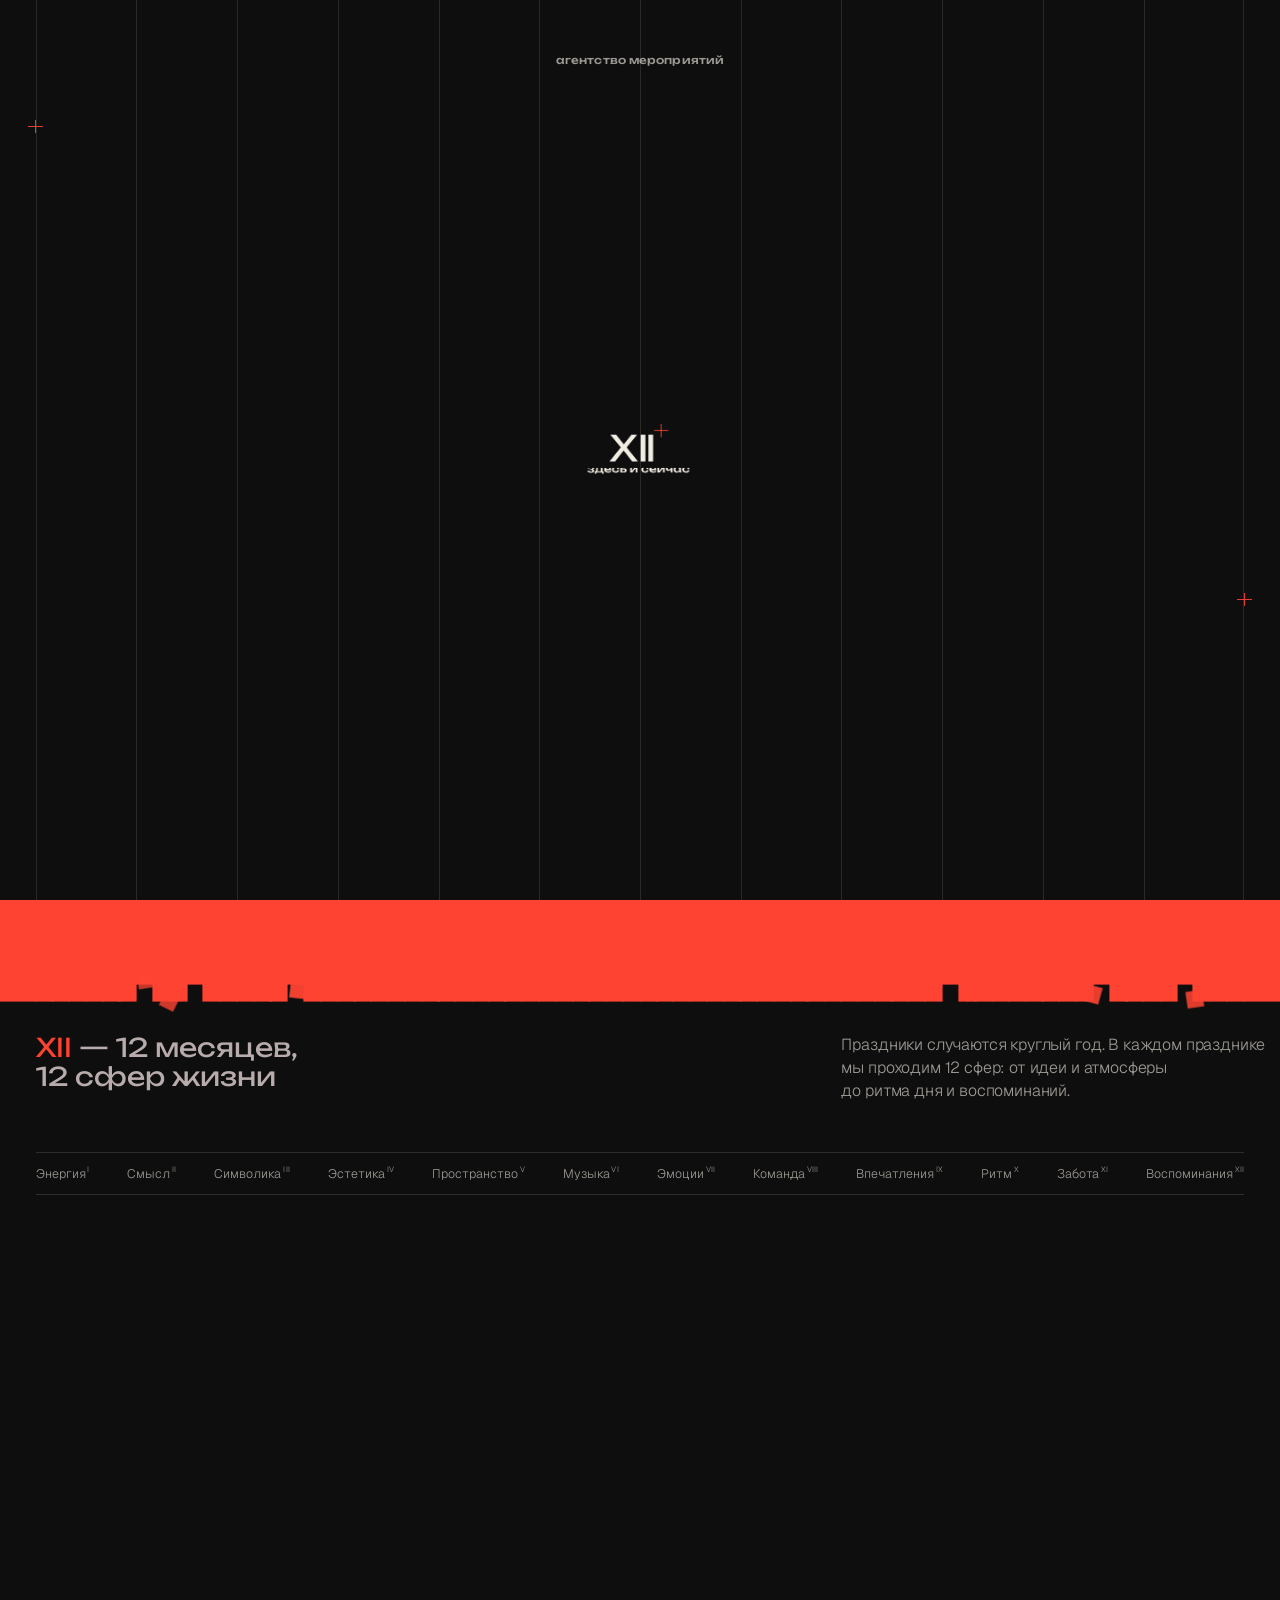
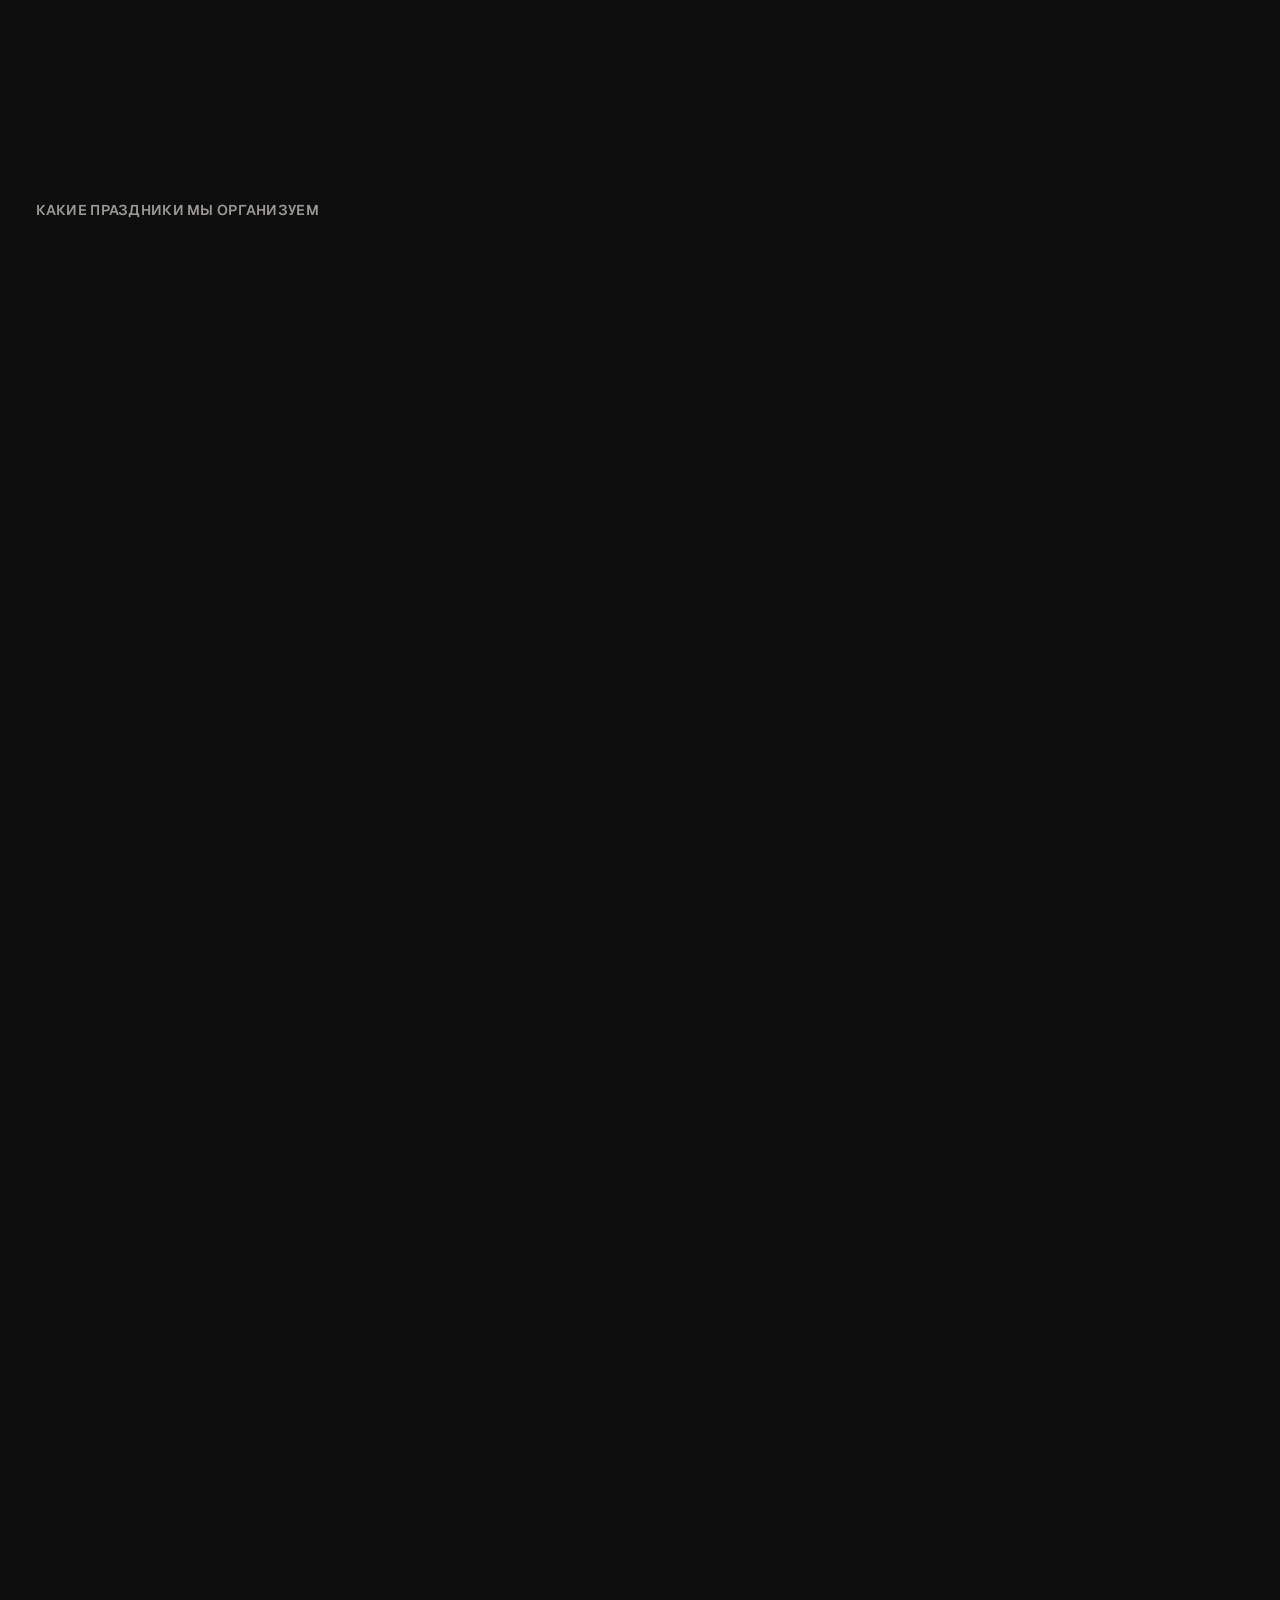
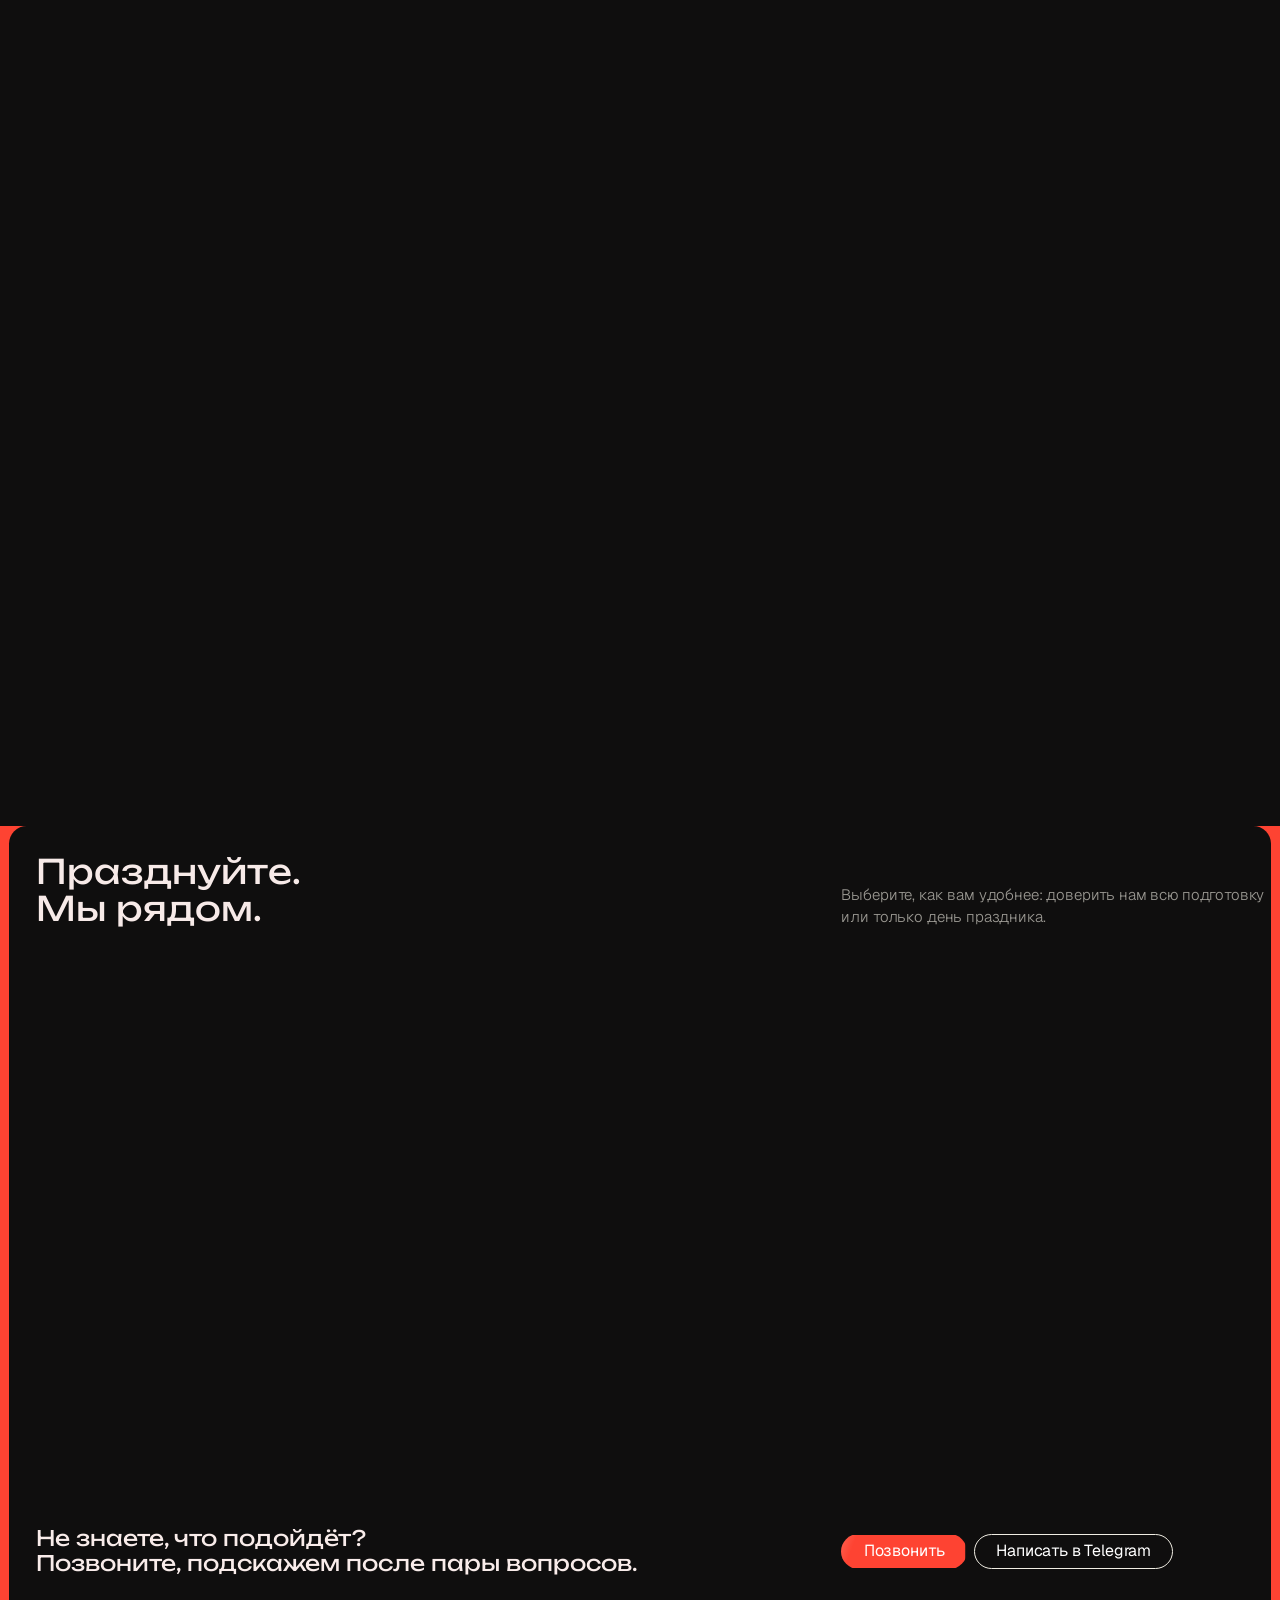
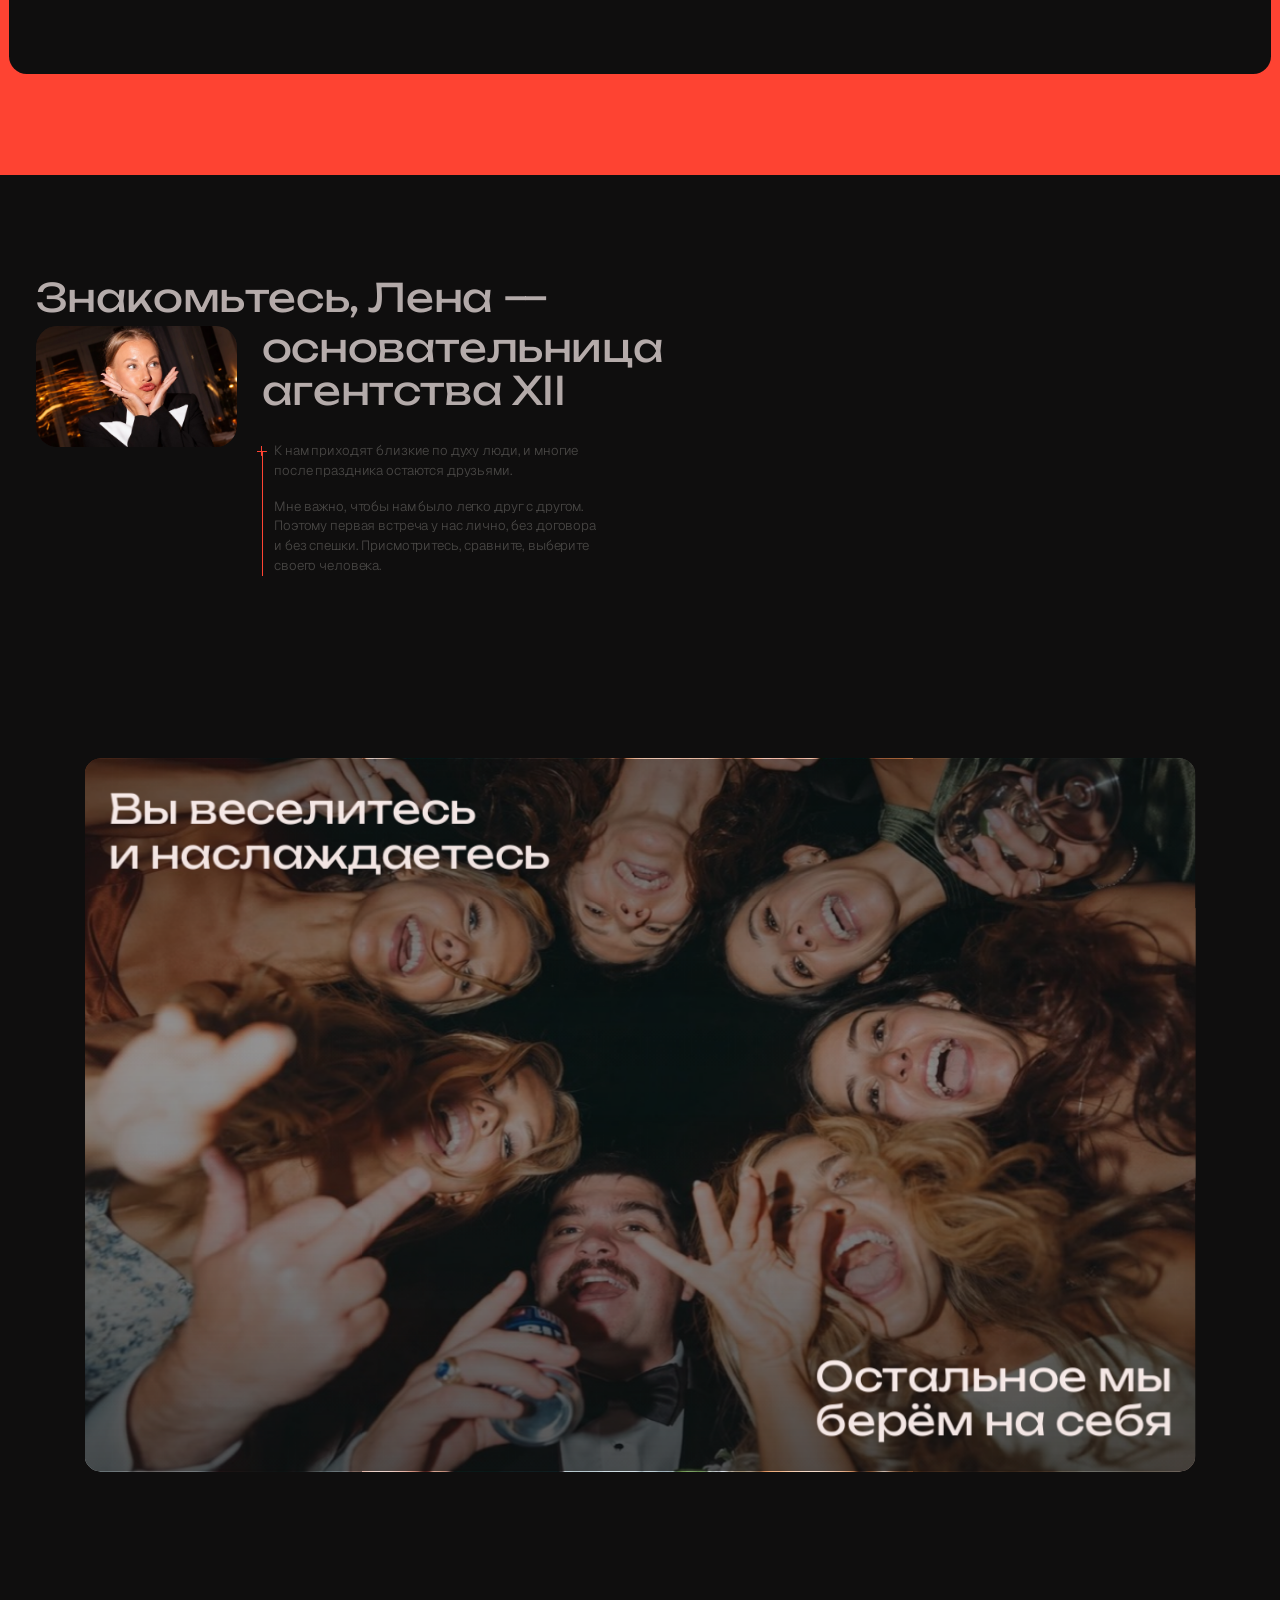
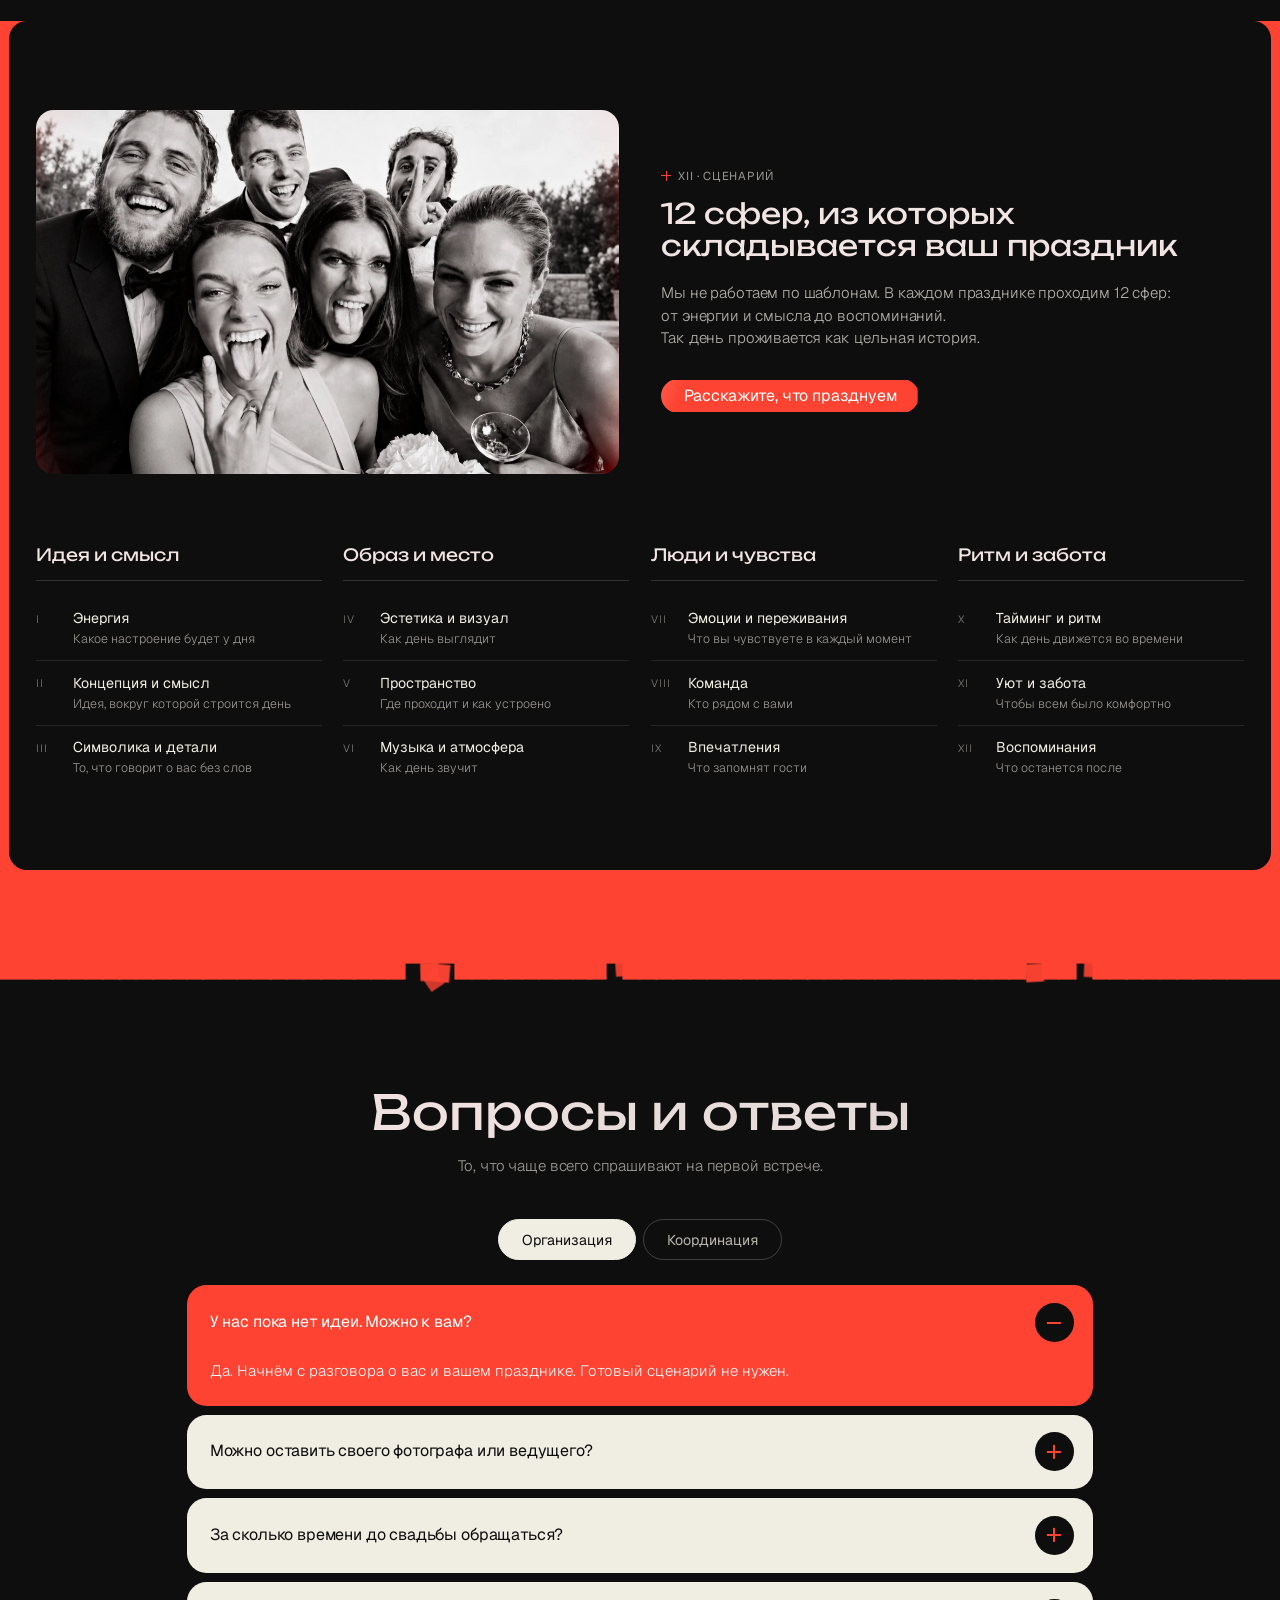
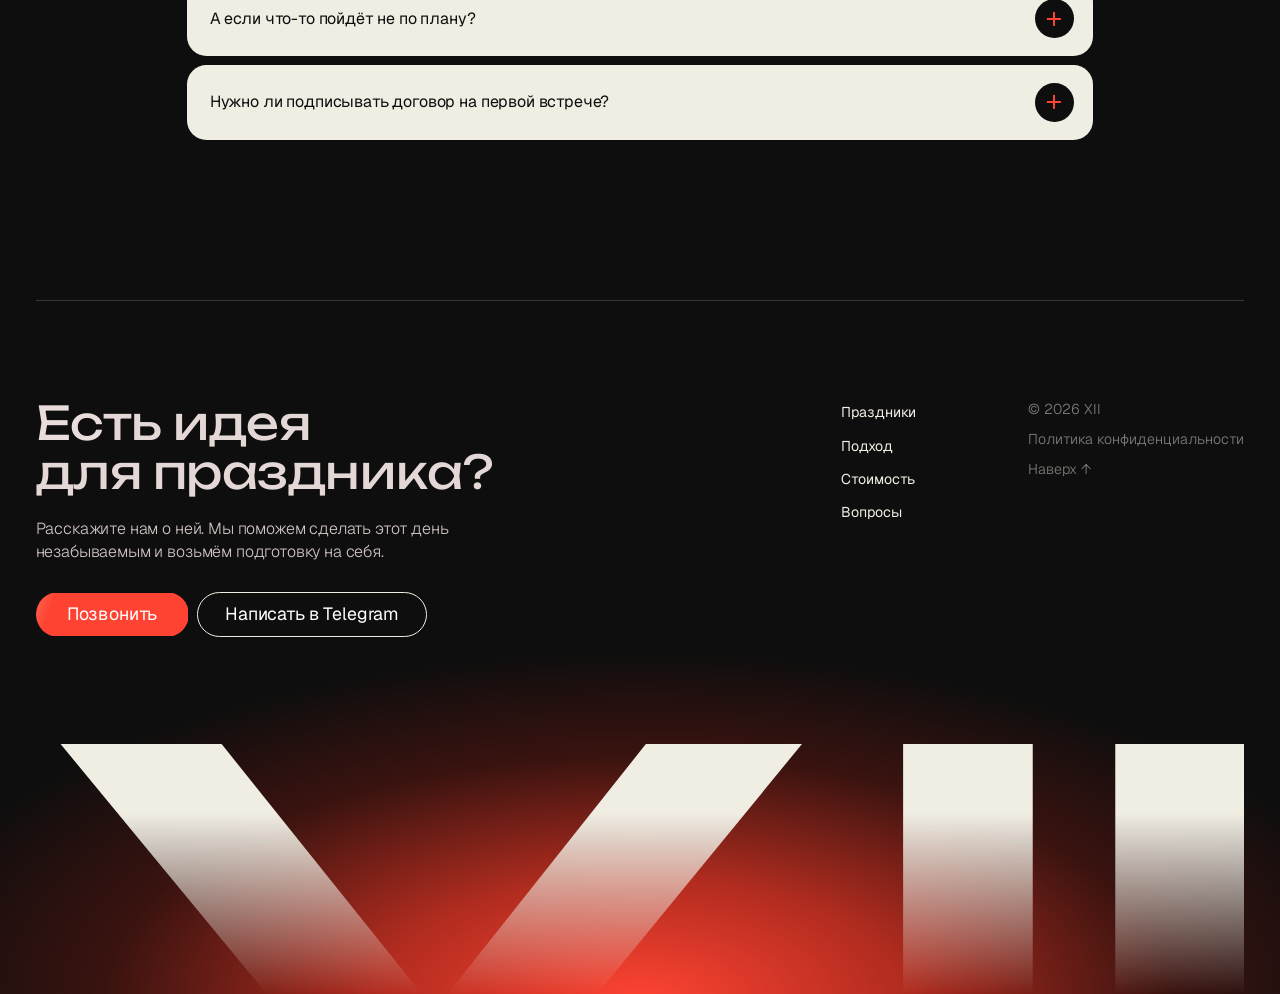
==== commit 5e402cb5: "Новые подписи к галерее, выравнивание шапки блока 2 Co-Authored-By: Claude Sonnet 5.5 <noreply@anthr" ====
--- a/index.html
+++ b/index.html
@@ -13,7 +13,7 @@
 <link href="https://fonts.googleapis.com/css2?family=Geist:wght@300;400;600&family=Unbounded:wght@400;500&display=swap" rel="stylesheet">
 <link rel="stylesheet" href="css/hero.css?v=13">
 <link rel="stylesheet" href="css/preloader.css?v=3">
-<link rel="stylesheet" href="css/about.css?v=14">
+<link rel="stylesheet" href="css/about.css?v=15">
 <link rel="stylesheet" href="css/fest.css?v=15">
 <link rel="stylesheet" href="css/work.css?v=17">
 <link rel="stylesheet" href="css/lena.css?v=12">
@@ -176,16 +176,16 @@
     <h2 class="fest__title">Свадьбы.<br>Дни рождения.<br>Вечеринки.</h2>
     <p class="fest__lead">Каждый момент особенный и&nbsp;незабываемый.<br class="br-t"> Будьте здесь и&nbsp;сейчас, а&nbsp;всё остальное мы&nbsp;возьмём на&nbsp;себя.</p>
     <div class="fest__row" id="festRow">
-      <figure class="fcard" tabindex="0"><div class="fcard__in"><img loading="lazy" src="assets/img/fest-01.jpg?v=2" alt="" style="object-position:48% 30%" decoding="async"></div><figcaption class="fcap"><span class="fcap__top"><i class="fcap__plus" aria-hidden="true"></i><span class="fcap__n">I</span></span><strong class="fcap__t">«Да!»</strong><span class="fcap__d">Кольцо на&nbsp;пальце, ноги не&nbsp;касаются земли</span></figcaption></figure>
+      <figure class="fcard" tabindex="0"><div class="fcard__in"><img loading="lazy" src="assets/img/fest-01.jpg?v=2" alt="" style="object-position:48% 30%" decoding="async"></div><figcaption class="fcap"><span class="fcap__top"><i class="fcap__plus" aria-hidden="true"></i><span class="fcap__n">I</span></span><strong class="fcap__t">Она сказала «да»</strong><span class="fcap__d">Теперь счастливо вместе</span></figcaption></figure>
       <figure class="fcard" tabindex="0"><div class="fcard__in"><img loading="lazy" src="assets/img/fest-06.jpg" alt="" style="object-position:50% 45%" decoding="async"></div><figcaption class="fcap"><span class="fcap__top"><i class="fcap__plus" aria-hidden="true"></i><span class="fcap__n">II</span></span><strong class="fcap__t">Новая история</strong><span class="fcap__d">Танец у&nbsp;фонтана</span></figcaption></figure>
-      <figure class="fcard" tabindex="0"><div class="fcard__in"><img loading="lazy" src="assets/img/fest-02.jpg?v=2" alt="" style="object-position:50% 28%" decoding="async"></div><figcaption class="fcap"><span class="fcap__top"><i class="fcap__plus" aria-hidden="true"></i><span class="fcap__n">III</span></span><strong class="fcap__t">Загадай</strong><span class="fcap__d">Свеча, вишня и&nbsp;смех в&nbsp;голос</span></figcaption></figure>
-      <figure class="fcard" tabindex="0"><div class="fcard__in"><img loading="lazy" src="assets/img/fest-10.jpg?v=2" alt="" style="object-position:56% 50%" decoding="async"></div><figcaption class="fcap"><span class="fcap__top"><i class="fcap__plus" aria-hidden="true"></i><span class="fcap__n">IV</span></span><strong class="fcap__t">Зажигайте</strong><span class="fcap__d">Друзья, веера, музыка</span></figcaption></figure>
+      <figure class="fcard" tabindex="0"><div class="fcard__in"><img loading="lazy" src="assets/img/fest-02.jpg?v=2" alt="" style="object-position:50% 28%" decoding="async"></div><figcaption class="fcap"><span class="fcap__top"><i class="fcap__plus" aria-hidden="true"></i><span class="fcap__n">III</span></span><strong class="fcap__t">Твой день</strong><span class="fcap__d">Сияй ярче звезды</span></figcaption></figure>
+      <figure class="fcard" tabindex="0"><div class="fcard__in"><img loading="lazy" src="assets/img/fest-10.jpg?v=2" alt="" style="object-position:56% 50%" decoding="async"></div><figcaption class="fcap"><span class="fcap__top"><i class="fcap__plus" aria-hidden="true"></i><span class="fcap__n">IV</span></span><strong class="fcap__t">Зажигайте</strong><span class="fcap__d">Наполняйте жизнь событиями</span></figcaption></figure>
       <figure class="fcard" tabindex="0"><div class="fcard__in"><img loading="lazy" src="assets/img/fest-09.jpg" alt="" style="object-position:50% 40%" decoding="async"></div><figcaption class="fcap"><span class="fcap__top"><i class="fcap__plus" aria-hidden="true"></i><span class="fcap__n">V</span></span><strong class="fcap__t">Небо ваше</strong><span class="fcap__d">Салют для&nbsp;двоих</span></figcaption></figure>
       <figure class="fcard" tabindex="0"><div class="fcard__in"><img loading="lazy" src="assets/img/fest-05.jpg" alt="" style="object-position:50% 50%" decoding="async"></div><figcaption class="fcap"><span class="fcap__top"><i class="fcap__plus" aria-hidden="true"></i><span class="fcap__n">VI</span></span><strong class="fcap__t">Яркий день</strong><span class="fcap__d">Тосты и&nbsp;смех</span></figcaption></figure>
-      <figure class="fcard" tabindex="0"><div class="fcard__in"><img loading="lazy" src="assets/img/fest-03.jpg?v=3" alt="" style="object-position:50% 35%" decoding="async"></div><figcaption class="fcap"><span class="fcap__top"><i class="fcap__plus" aria-hidden="true"></i><span class="fcap__n">VII</span></span><strong class="fcap__t">Туфли в&nbsp;руках</strong><span class="fcap__d">Ночь, которая удалась</span></figcaption></figure>
+      <figure class="fcard" tabindex="0"><div class="fcard__in"><img loading="lazy" src="assets/img/fest-03.jpg?v=3" alt="" style="object-position:50% 35%" decoding="async"></div><figcaption class="fcap"><span class="fcap__top"><i class="fcap__plus" aria-hidden="true"></i><span class="fcap__n">VII</span></span><strong class="fcap__t">Танцуйте</strong><span class="fcap__d">Вся ночь только ваша</span></figcaption></figure>
       <figure class="fcard" tabindex="0"><div class="fcard__in"><img loading="lazy" src="assets/img/fest-13.jpg" alt="" style="object-position:50% 72%" decoding="async"></div><figcaption class="fcap"><span class="fcap__top"><i class="fcap__plus" aria-hidden="true"></i><span class="fcap__n">VIII</span></span><strong class="fcap__t">Здесь</strong><span class="fcap__d">То, что&nbsp;вы будете вспоминать</span></figcaption></figure>
       <figure class="fcard" tabindex="0"><div class="fcard__in"><img loading="lazy" src="assets/img/fest-11.jpg?v=2" alt="" style="object-position:46% 50%" decoding="async"></div><figcaption class="fcap"><span class="fcap__top"><i class="fcap__plus" aria-hidden="true"></i><span class="fcap__n">IX</span></span><strong class="fcap__t">Сейчас</strong><span class="fcap__d">Ваши лучшие моменты</span></figcaption></figure>
-      <figure class="fcard" tabindex="0"><div class="fcard__in"><img loading="lazy" src="assets/img/fest-04.jpg?v=3" alt="" style="object-position:45% 50%" decoding="async"></div><figcaption class="fcap"><span class="fcap__top"><i class="fcap__plus" aria-hidden="true"></i><span class="fcap__n">X</span></span><strong class="fcap__t">Лёгкость</strong><span class="fcap__d">Коктейль и смех</span></figcaption></figure>
+      <figure class="fcard" tabindex="0"><div class="fcard__in"><img loading="lazy" src="assets/img/fest-04.jpg?v=3" alt="" style="object-position:45% 50%" decoding="async"></div><figcaption class="fcap"><span class="fcap__top"><i class="fcap__plus" aria-hidden="true"></i><span class="fcap__n">X</span></span><strong class="fcap__t">В моменте</strong><span class="fcap__d">Завтра будет что обсудить</span></figcaption></figure>
       <figure class="fcard" tabindex="0"><div class="fcard__in"><img loading="lazy" src="assets/img/fest-08.jpg" alt="" style="object-position:55% 50%" decoding="async"></div><figcaption class="fcap"><span class="fcap__top"><i class="fcap__plus" aria-hidden="true"></i><span class="fcap__n">XI</span></span><strong class="fcap__t">Свои люди</strong><span class="fcap__d">Выход пары в&nbsp;зал</span></figcaption></figure>
       <figure class="fcard" tabindex="0"><div class="fcard__in"><img loading="lazy" src="assets/img/fest-07.jpg?v=3" alt="" style="object-position:40% 50%" decoding="async"></div><figcaption class="fcap"><span class="fcap__top"><i class="fcap__plus" aria-hidden="true"></i><span class="fcap__n">XII</span></span><strong class="fcap__t">На память</strong><span class="fcap__d">Кадры, к которым хочется вернуться</span></figcaption></figure>
     </div>
--- a/css/about.css
+++ b/css/about.css
@@ -43,7 +43,7 @@
   position:relative;z-index:2;
   display:grid;
   grid-template-columns:repeat(12,1fr);
-  align-items:end;
+  align-items:start;
   margin:calc(36 * var(--s)) var(--m) calc(56 * var(--s));
 }
 .about__title{
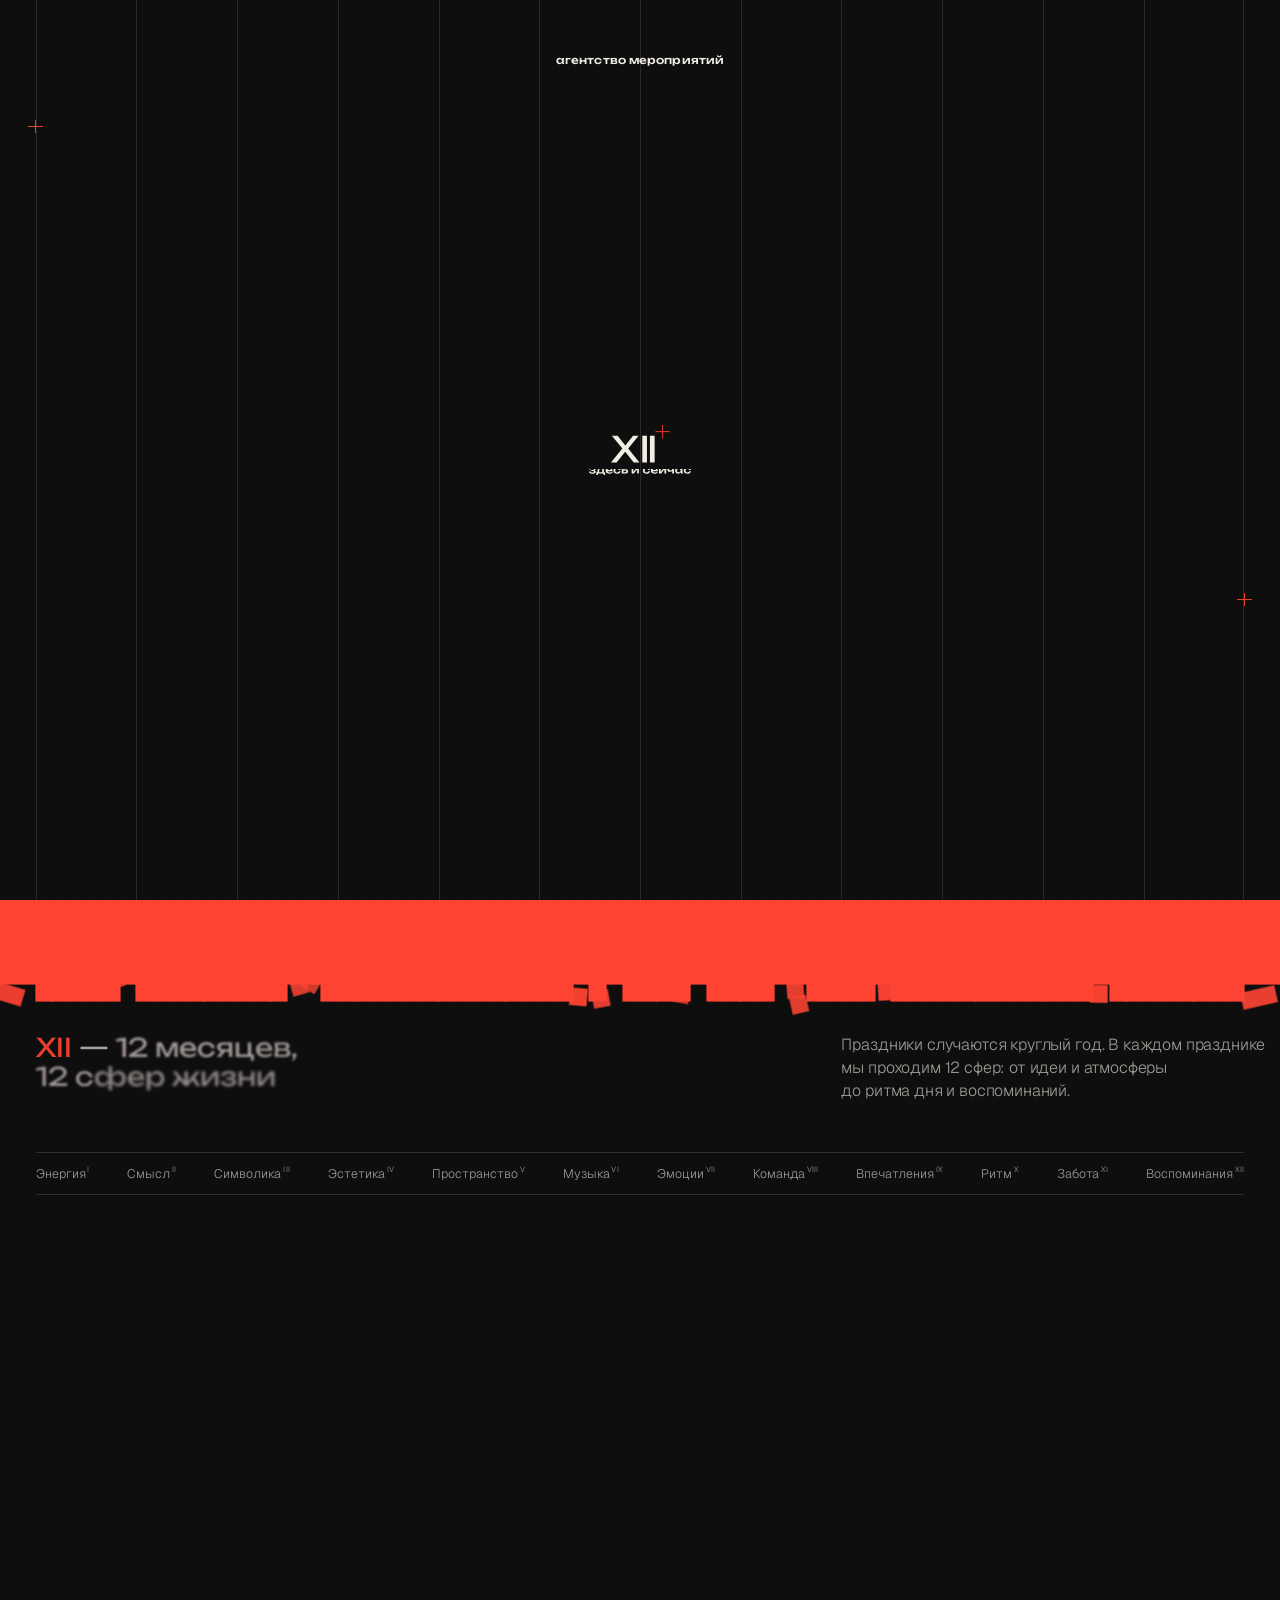
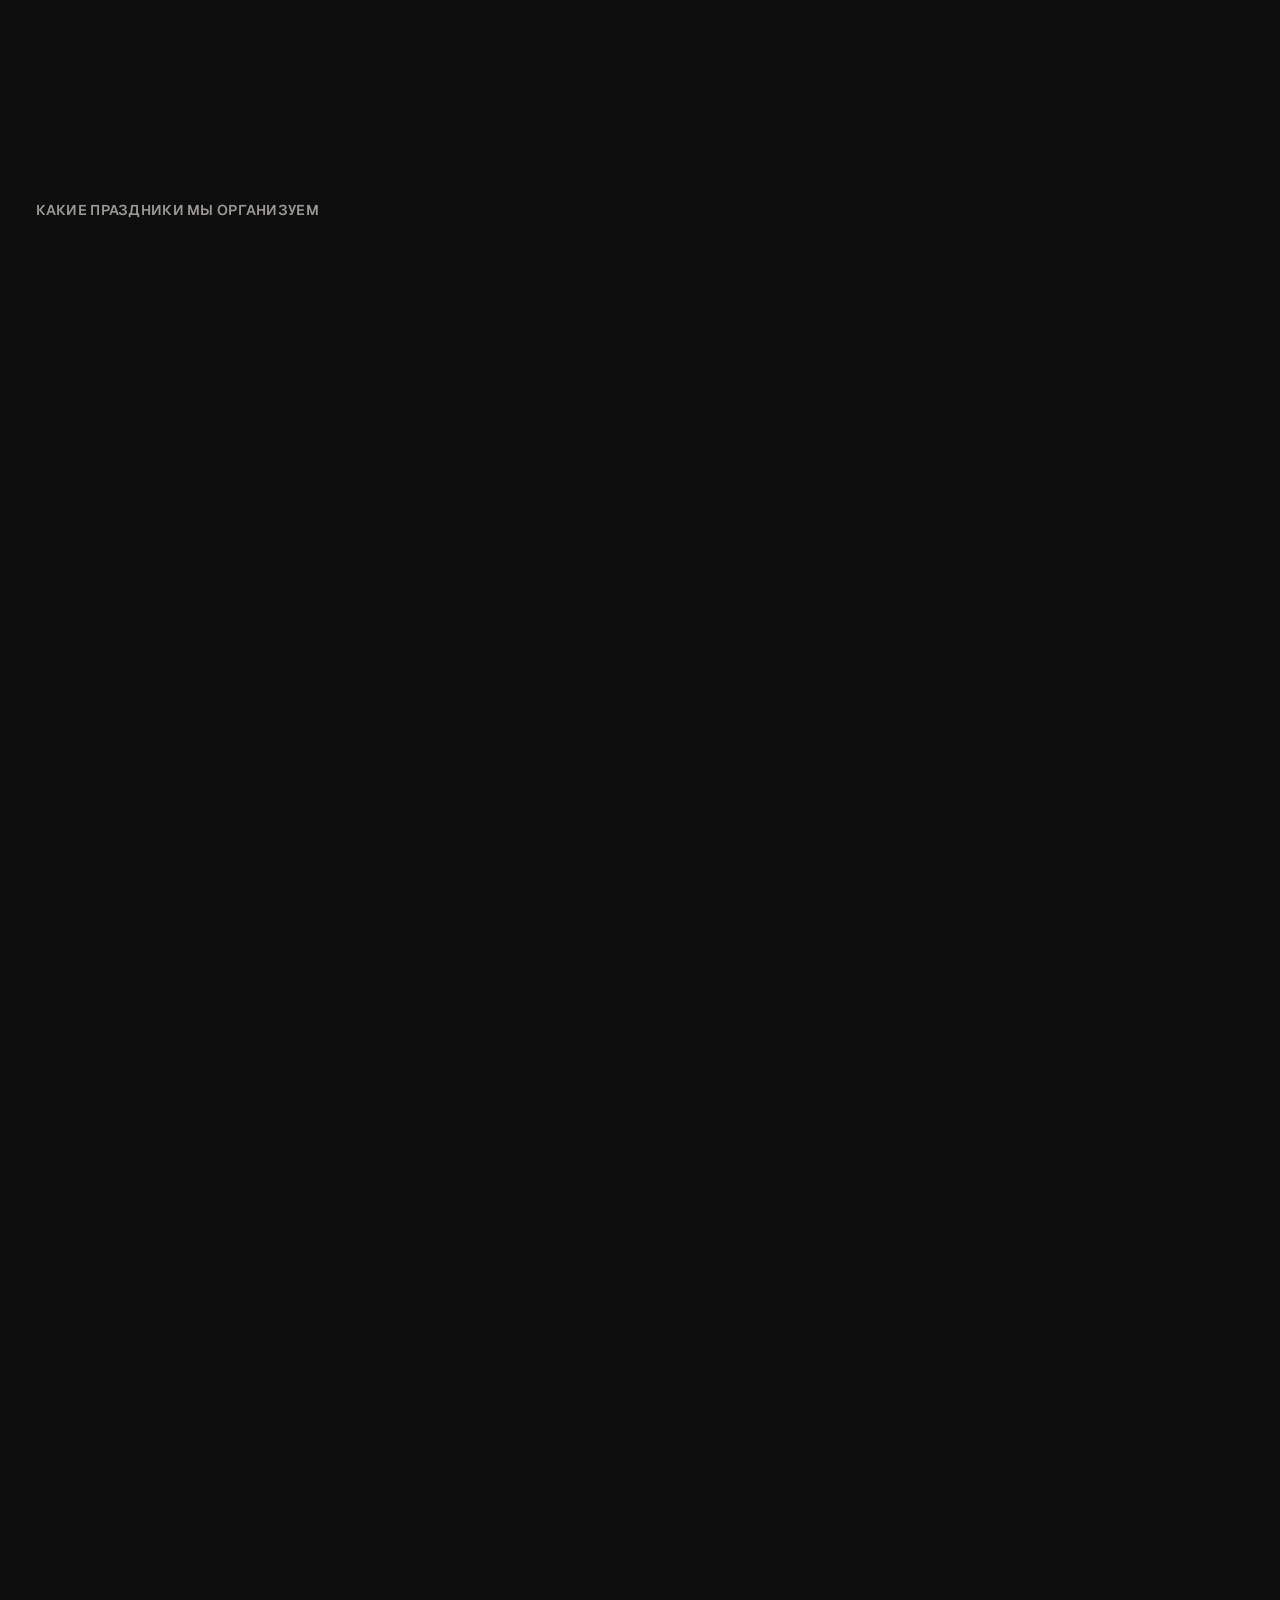
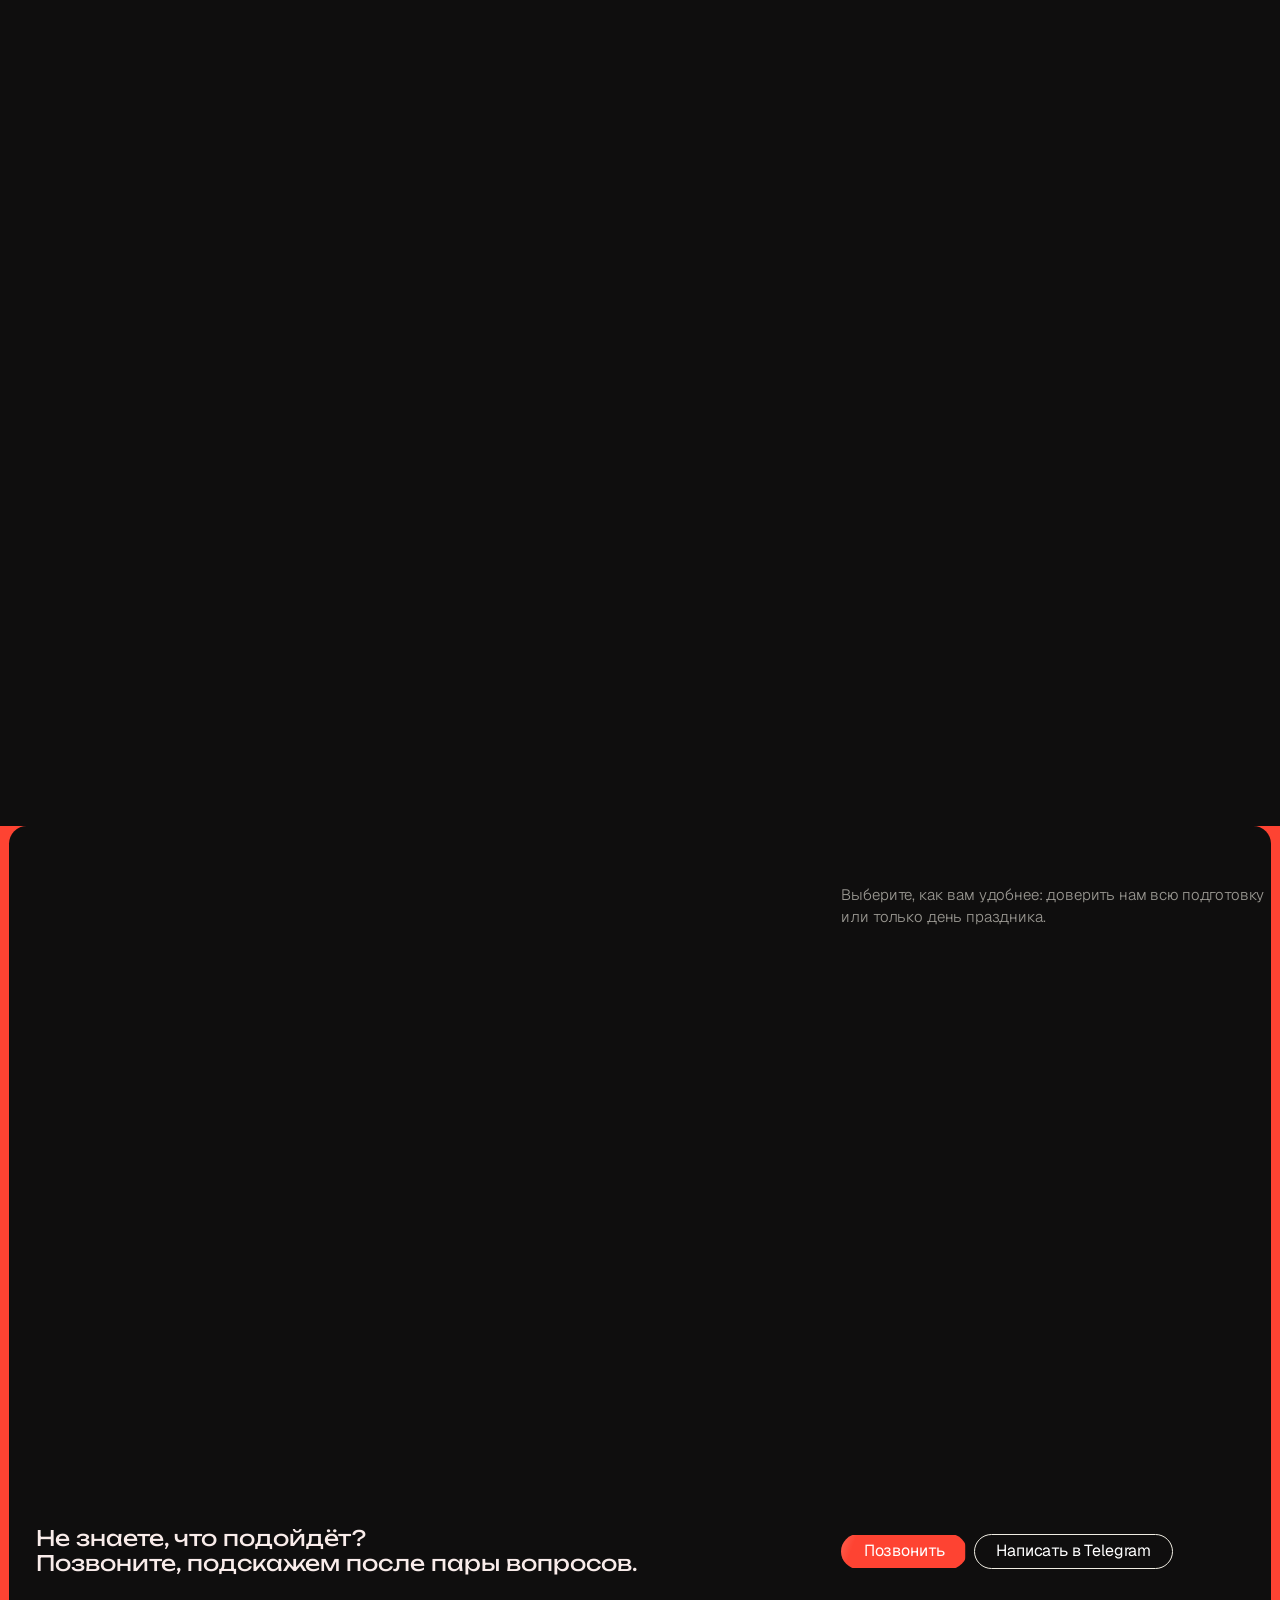
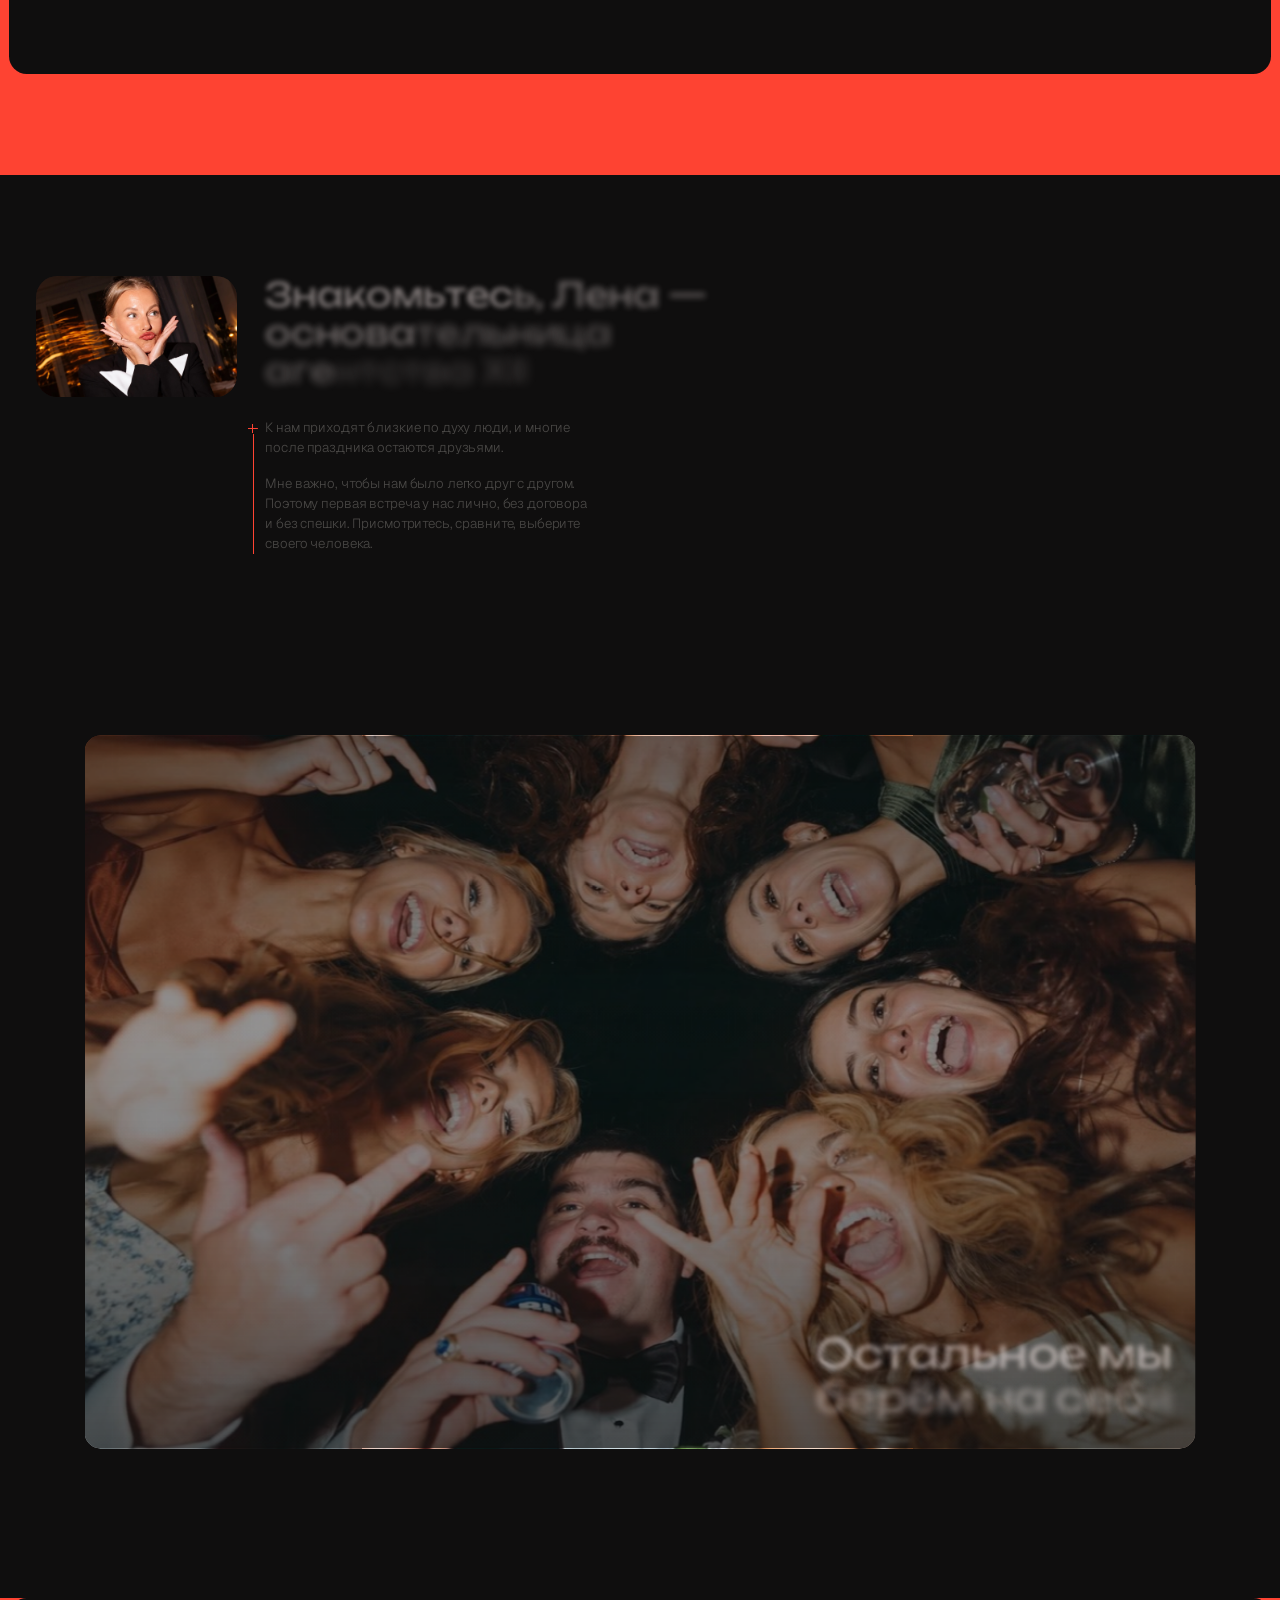
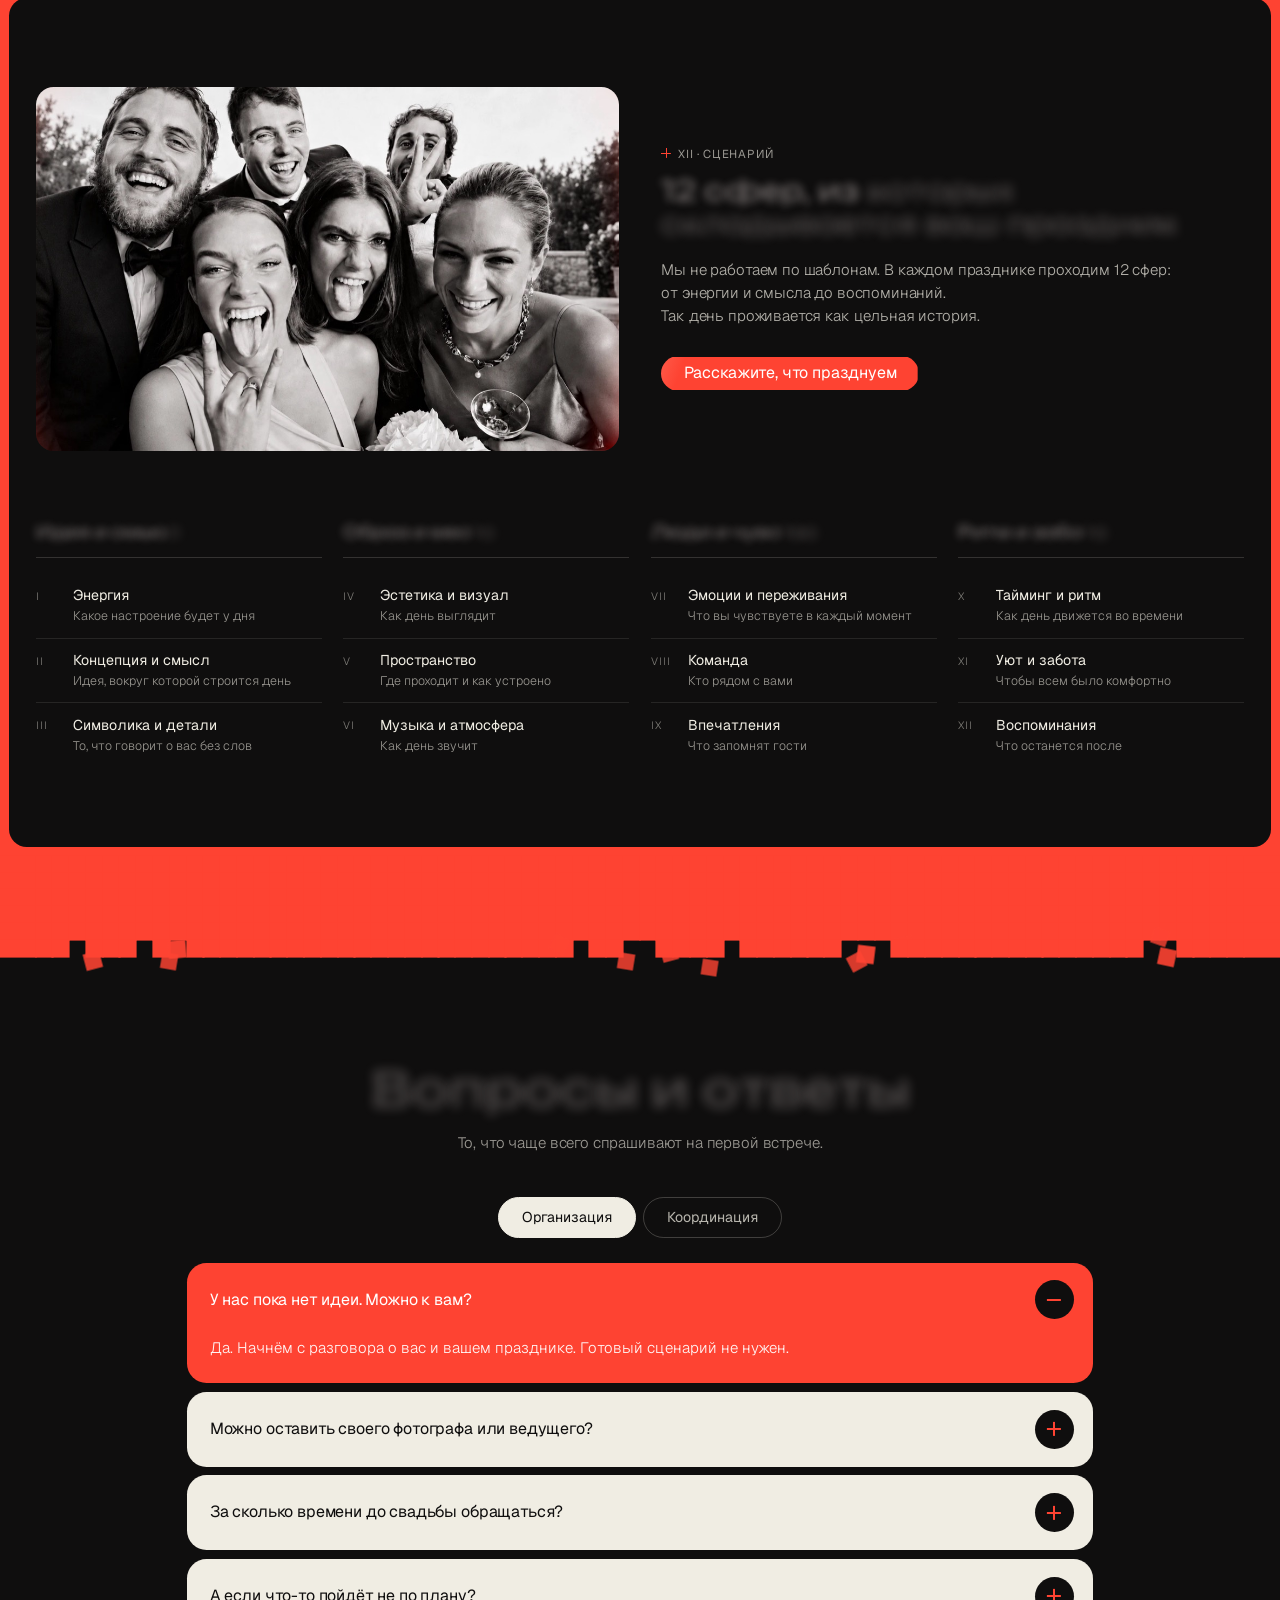
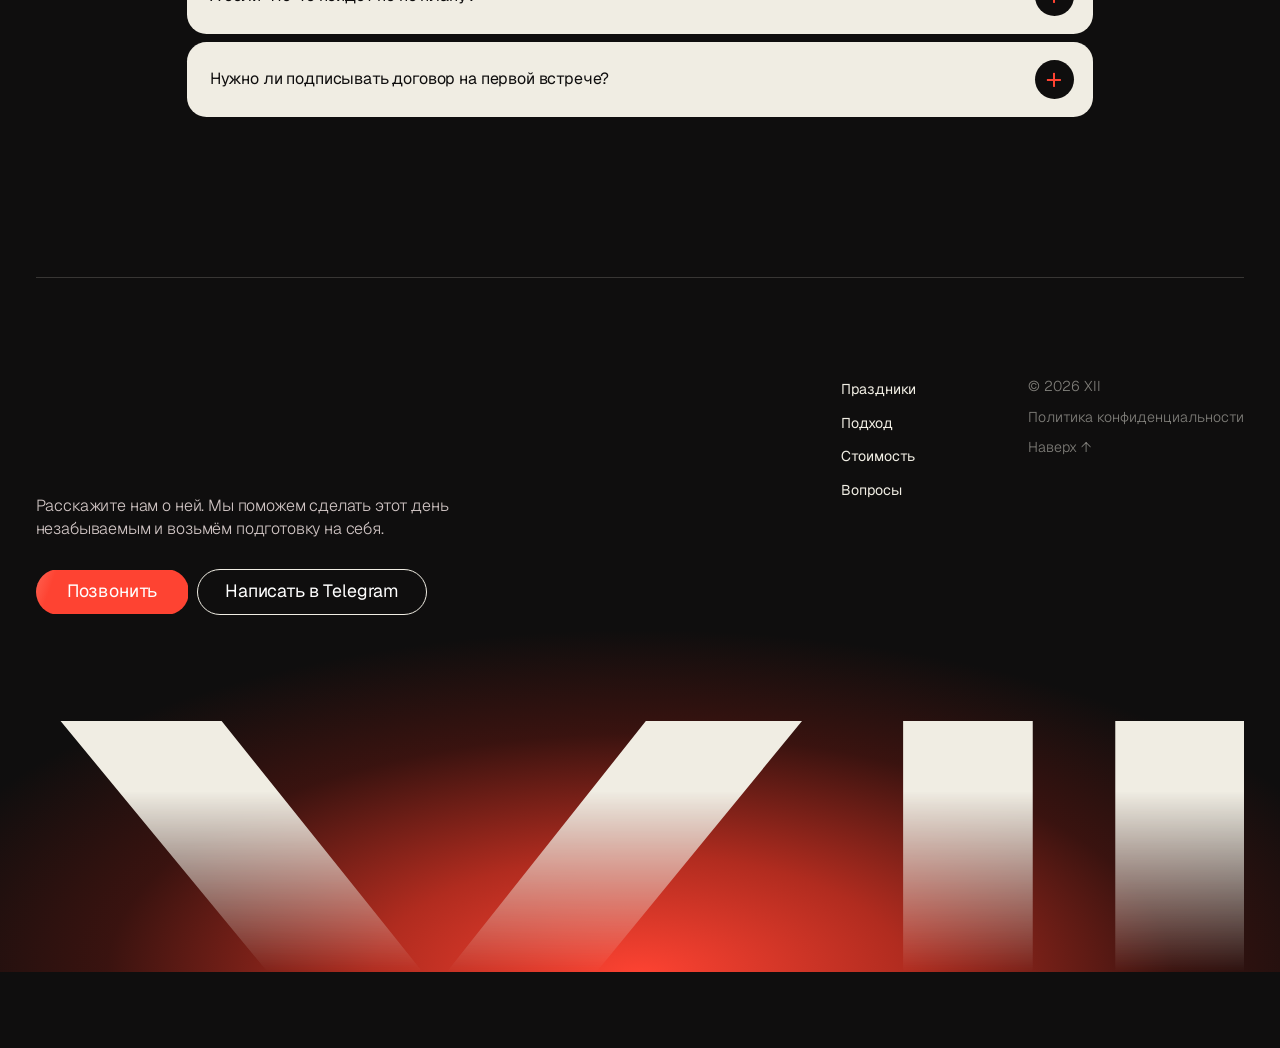
==== commit 6a6ce6f8: "Блок про Лену: единый заголовок в сетке, плюс на линии; подпись 1-го фото Co-Authored-By: Claude Son" ====
--- a/index.html
+++ b/index.html
@@ -16,7 +16,7 @@
 <link rel="stylesheet" href="css/about.css?v=15">
 <link rel="stylesheet" href="css/fest.css?v=15">
 <link rel="stylesheet" href="css/work.css?v=17">
-<link rel="stylesheet" href="css/lena.css?v=12">
+<link rel="stylesheet" href="css/lena.css?v=15">
 <link rel="stylesheet" href="css/faq.css?v=5">
 <link rel="stylesheet" href="css/pause.css?v=4">
 <link rel="stylesheet" href="css/scn.css?v=4">
@@ -176,7 +176,7 @@
     <h2 class="fest__title">Свадьбы.<br>Дни рождения.<br>Вечеринки.</h2>
     <p class="fest__lead">Каждый момент особенный и&nbsp;незабываемый.<br class="br-t"> Будьте здесь и&nbsp;сейчас, а&nbsp;всё остальное мы&nbsp;возьмём на&nbsp;себя.</p>
     <div class="fest__row" id="festRow">
-      <figure class="fcard" tabindex="0"><div class="fcard__in"><img loading="lazy" src="assets/img/fest-01.jpg?v=2" alt="" style="object-position:48% 30%" decoding="async"></div><figcaption class="fcap"><span class="fcap__top"><i class="fcap__plus" aria-hidden="true"></i><span class="fcap__n">I</span></span><strong class="fcap__t">Она сказала «да»</strong><span class="fcap__d">Теперь счастливо вместе</span></figcaption></figure>
+      <figure class="fcard" tabindex="0"><div class="fcard__in"><img loading="lazy" src="assets/img/fest-01.jpg?v=2" alt="" style="object-position:48% 30%" decoding="async"></div><figcaption class="fcap"><span class="fcap__top"><i class="fcap__plus" aria-hidden="true"></i><span class="fcap__n">I</span></span><strong class="fcap__t">Она сказала «да»</strong><span class="fcap__d">Теперь счастливы вместе</span></figcaption></figure>
       <figure class="fcard" tabindex="0"><div class="fcard__in"><img loading="lazy" src="assets/img/fest-06.jpg" alt="" style="object-position:50% 45%" decoding="async"></div><figcaption class="fcap"><span class="fcap__top"><i class="fcap__plus" aria-hidden="true"></i><span class="fcap__n">II</span></span><strong class="fcap__t">Новая история</strong><span class="fcap__d">Танец у&nbsp;фонтана</span></figcaption></figure>
       <figure class="fcard" tabindex="0"><div class="fcard__in"><img loading="lazy" src="assets/img/fest-02.jpg?v=2" alt="" style="object-position:50% 28%" decoding="async"></div><figcaption class="fcap"><span class="fcap__top"><i class="fcap__plus" aria-hidden="true"></i><span class="fcap__n">III</span></span><strong class="fcap__t">Твой день</strong><span class="fcap__d">Сияй ярче звезды</span></figcaption></figure>
       <figure class="fcard" tabindex="0"><div class="fcard__in"><img loading="lazy" src="assets/img/fest-10.jpg?v=2" alt="" style="object-position:56% 50%" decoding="async"></div><figcaption class="fcap"><span class="fcap__top"><i class="fcap__plus" aria-hidden="true"></i><span class="fcap__n">IV</span></span><strong class="fcap__t">Зажигайте</strong><span class="fcap__d">Наполняйте жизнь событиями</span></figcaption></figure>
@@ -249,13 +249,12 @@
 <!-- Блок 5: Лена -->
 <section class="lena" id="lena">
   <div class="lena__grid">
-    <h2 class="lena__t1">Знакомьтесь, Лена&nbsp;—</h2>
     <div class="lena__row">
       <figure class="lena__photo">
         <div class="lena__img"><img loading="lazy" src="assets/img/lena.jpg" alt="Лена, основательница XII" decoding="async"></div>
       </figure>
       <div class="lena__side">
-        <p class="lena__t2" data-manual>основательница<br class="br-nt">агентства XII</p>
+        <h2 class="lena__t2">Знакомьтесь, Лена&nbsp;—<br>основательница<br class="br-nt"> агентства XII</h2>
         <div class="lena__text">
           <p>К&nbsp;нам приходят близкие по&nbsp;духу люди, и&nbsp;многие после праздника остаются друзьями.</p>
           <p>Мне важно, чтобы нам было легко друг с&nbsp;другом. Поэтому первая встреча у&nbsp;нас лично, без&nbsp;договора и&nbsp;без&nbsp;спешки. Присмотритесь, сравните, выберите своего человека.</p>
@@ -379,7 +378,7 @@
 <script src="js/about.js?v=6"></script>
 <script src="js/fest.js?v=6"></script>
 <script src="js/work.js?v=3"></script>
-<script src="js/lena.js?v=2"></script>
+<script src="js/lena.js?v=3"></script>
 <script src="js/faq.js?v=1"></script>
 <script src="js/pause.js?v=2"></script>
 <script src="js/scn.js?v=1"></script>
--- a/css/lena.css
+++ b/css/lena.css
@@ -18,12 +18,12 @@
 .lena__t1,.lena__t2{
   display:block;margin:0;
   font-family:var(--ff-cap);font-weight:400;
-  font-size:calc(44 * var(--s));line-height:1.1;letter-spacing:-.01em;
+  font-size:calc(38 * var(--s));line-height:1.12;letter-spacing:-.01em;
   color:rgba(249,236,234,.72);
 }
 
 /* вторая строка заголовка стоит справа от фото, и фото её отодвигает */
-.lena__row{display:flex;align-items:flex-start;gap:calc(28 * var(--s));margin-top:calc(8 * var(--s))}
+.lena__row{display:flex;align-items:flex-start;gap:calc(16px + 14 * var(--s));margin-top:0}
 .lena__photo{margin:0;flex:none;width:var(--pw)}
 .lena__img{
   position:relative;width:100%;aspect-ratio:5 / 3;overflow:hidden;
@@ -36,18 +36,19 @@
   color:rgba(240,237,227,.62);white-space:nowrap;
 }
 .lena__t2{white-space:nowrap}
+.lena__t1{display:none}
 
 /* справа от фото: вторая строка заголовка сверху, текст внизу, заканчивается там же, где фото */
 .lena__row{align-items:stretch}
 .lena__side{flex:1;min-width:0;display:flex;flex-direction:column;justify-content:space-between;gap:calc(32 * var(--s))}
 .lena__text{
   position:relative;
-  margin-left:calc(14 * var(--s));            /* левый край текста совпадает с левым краем «основательница» */
+  margin-left:0;                              /* красная линия встаёт на линию сетки (7-я линия) */
   width:calc(var(--col) * 3.4);max-width:calc(100% - 14 * var(--s));
   display:grid;gap:calc(18 * var(--s));
 }
 /* красная линия и плюс, как у блока «Что мы берём на себя» на первом экране */
-.lena__text::before{content:"";position:absolute;left:calc(-14 * var(--s));top:calc(12 * var(--s));bottom:0;width:1px;background:var(--red)}
+.lena__text::before{content:"";position:absolute;left:calc(-14 * var(--s));top:calc(18 * var(--s));bottom:0;width:1px;background:var(--red)}
 .lena__text::after{
   content:"";position:absolute;left:calc(-14 * var(--s) - 5.5 * var(--s));top:calc(6.5 * var(--s));
   width:calc(11 * var(--s));height:calc(11 * var(--s));
@@ -66,7 +67,7 @@
 /* ---------- телефон ---------- */
 @media (max-width:900px){
   .lena{--m:20px;--band:calc((100vw - 40px) / 30 * 5);padding:var(--band) 0 72px}
-  .lena__t1,.lena__t2{font-size:clamp(22px,6.2vw,32px)}
+  .lena__t1,.lena__t2{font-size:clamp(21px,5.6vw,28px)}
   .lena__row{flex-direction:column;align-items:stretch;gap:22px;margin-top:0}
   .lena__side{display:contents}
   .lena__t2{order:0;padding:0}
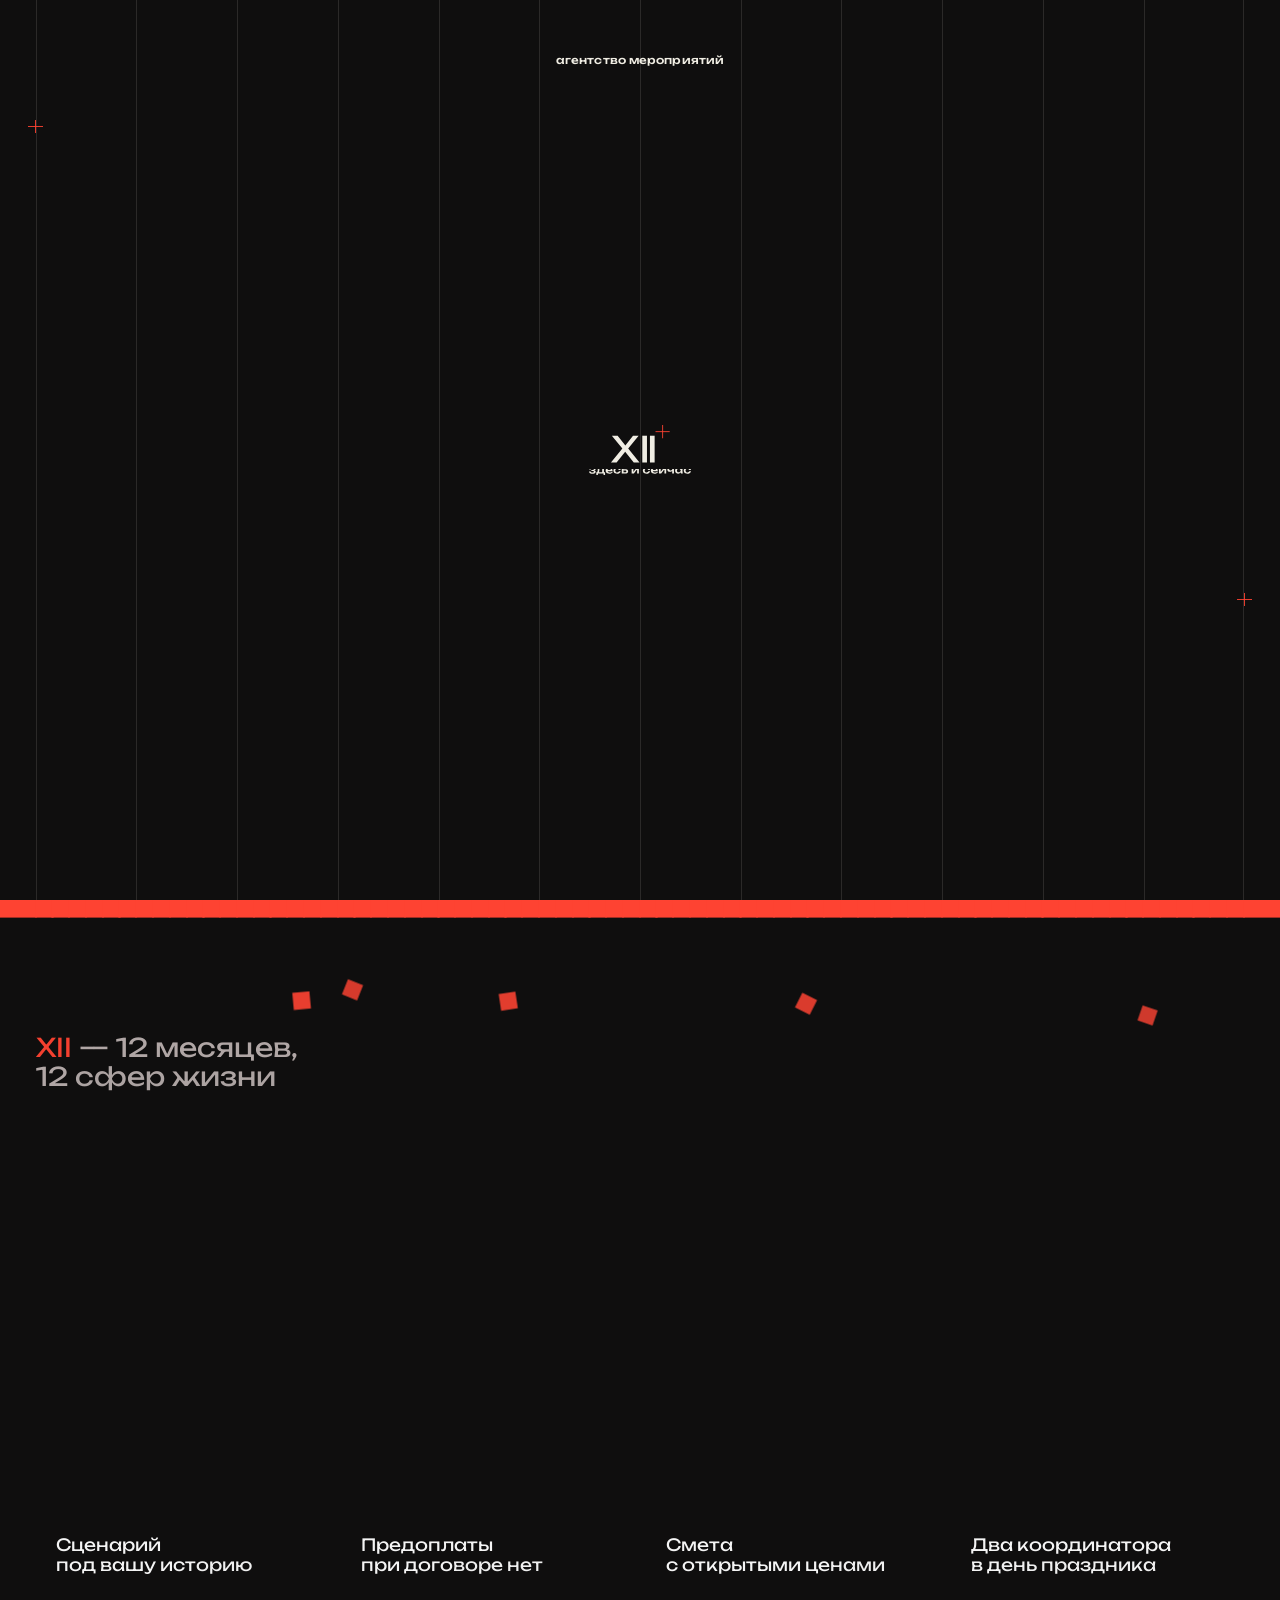
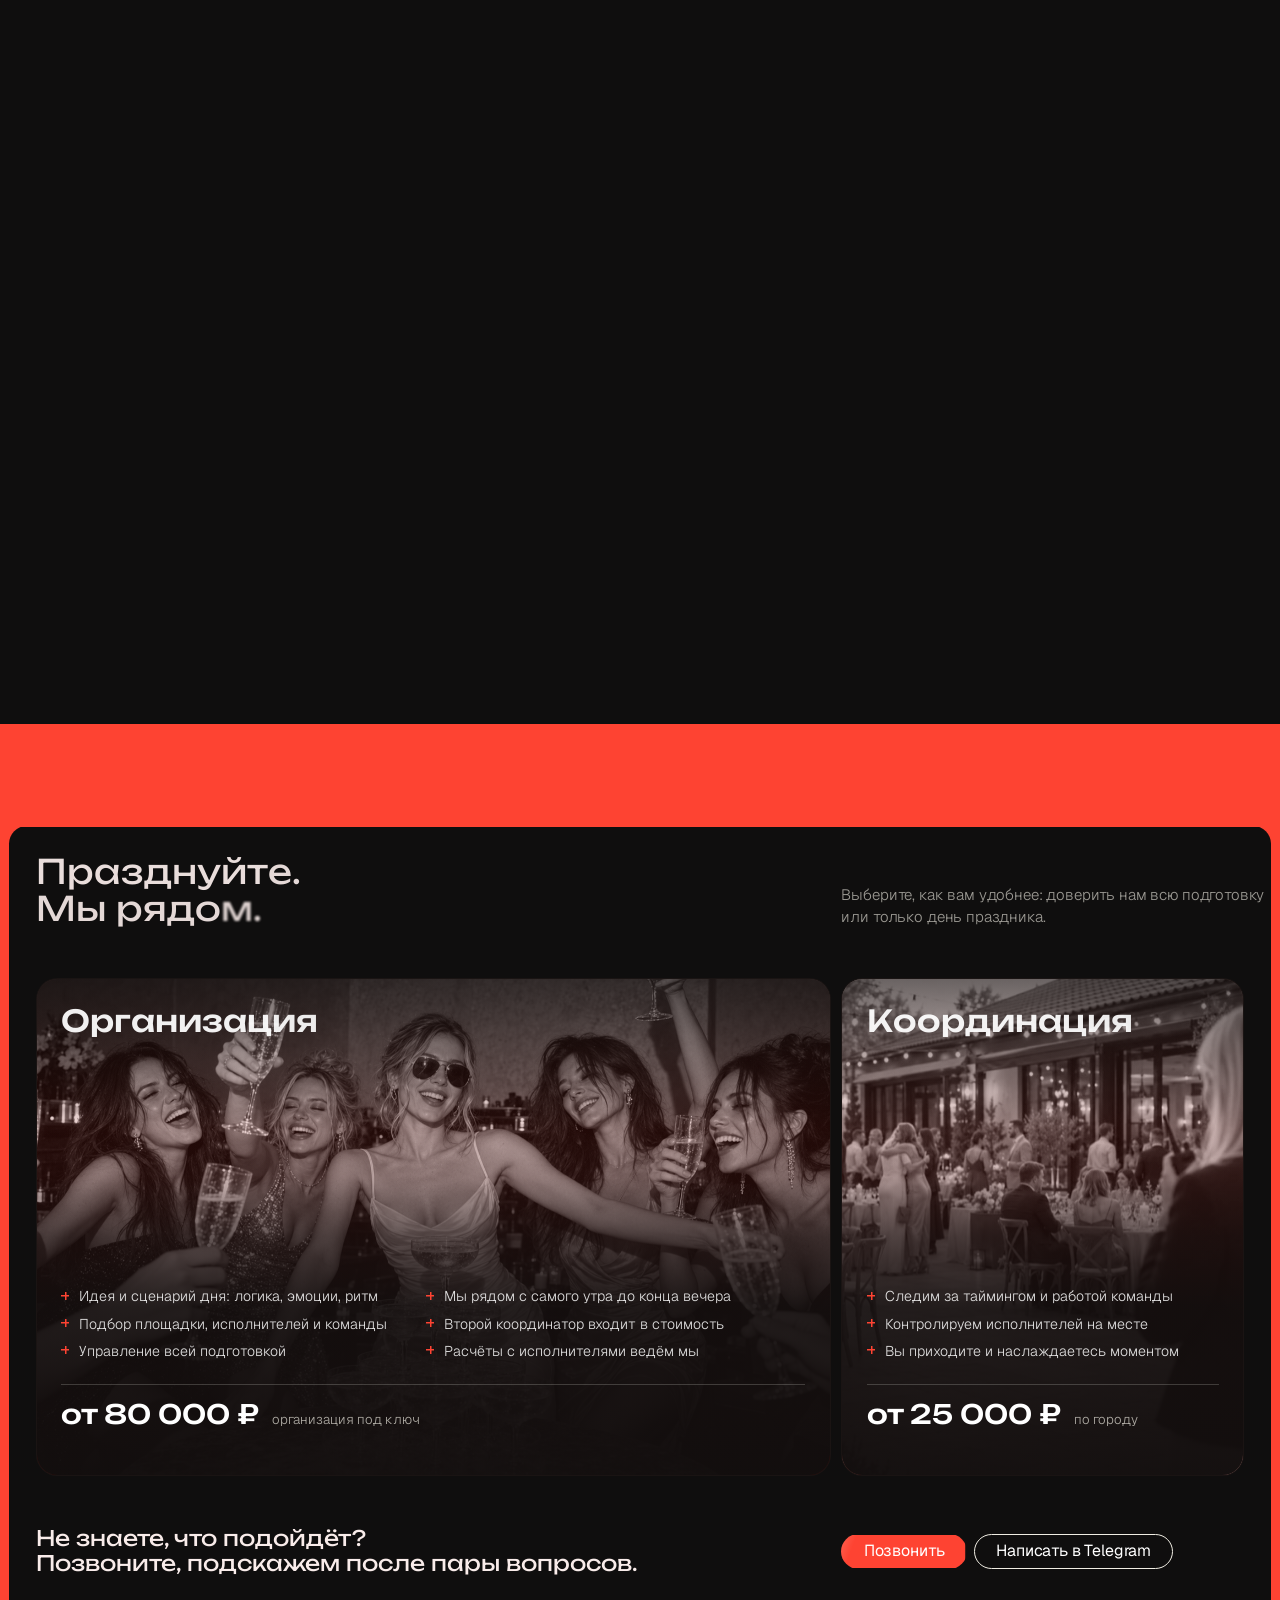
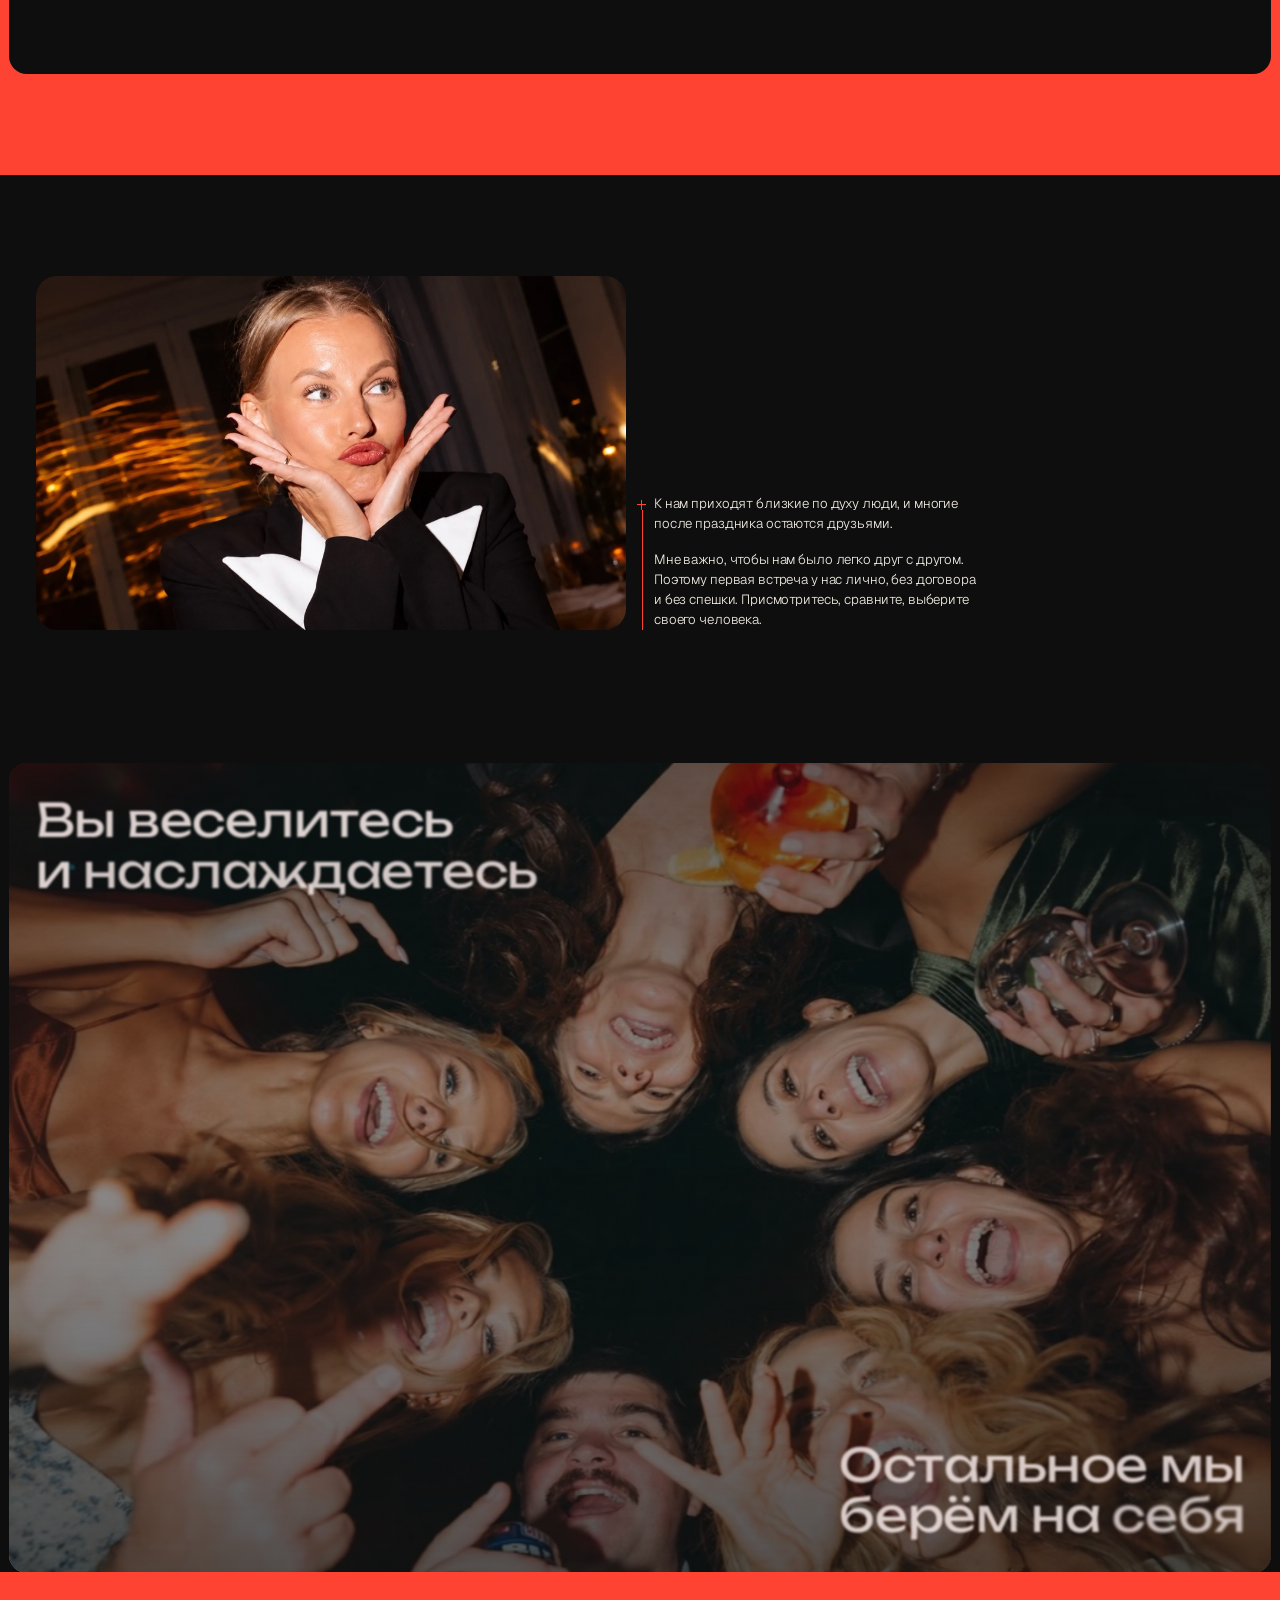
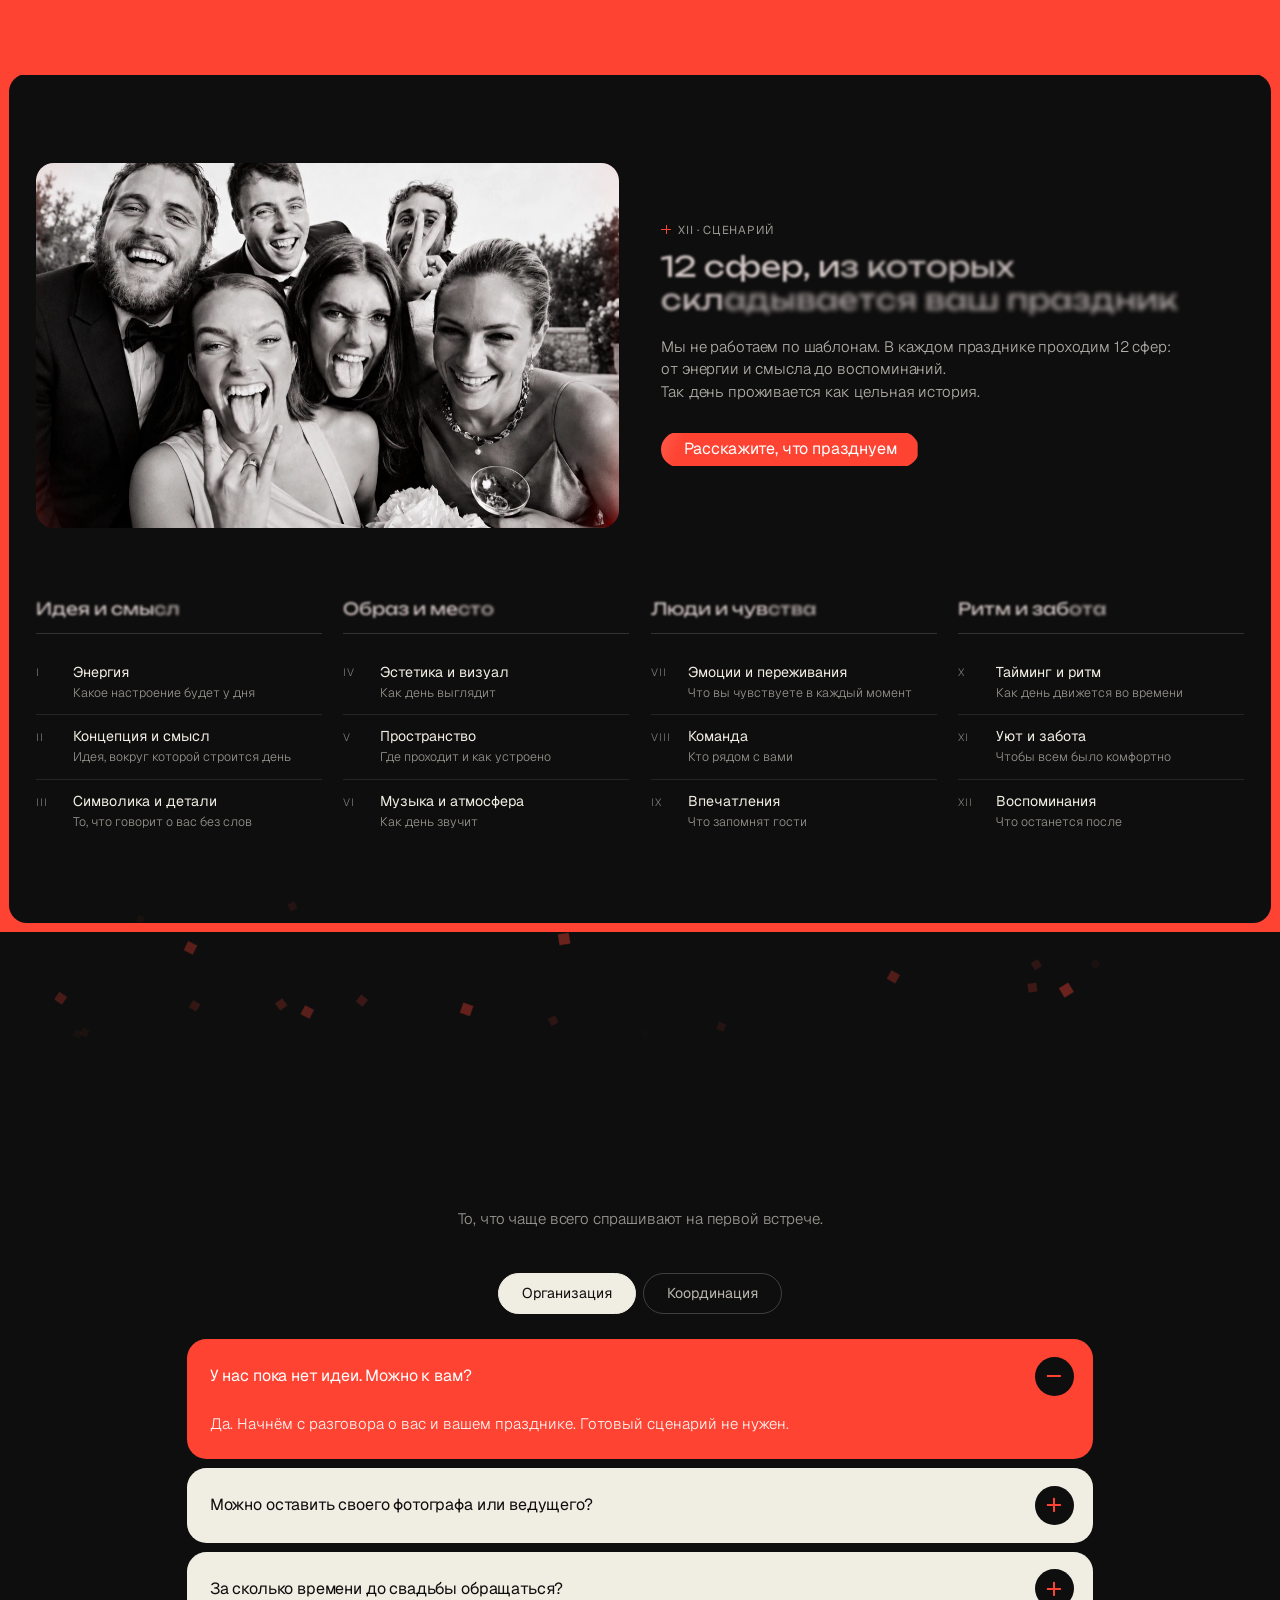
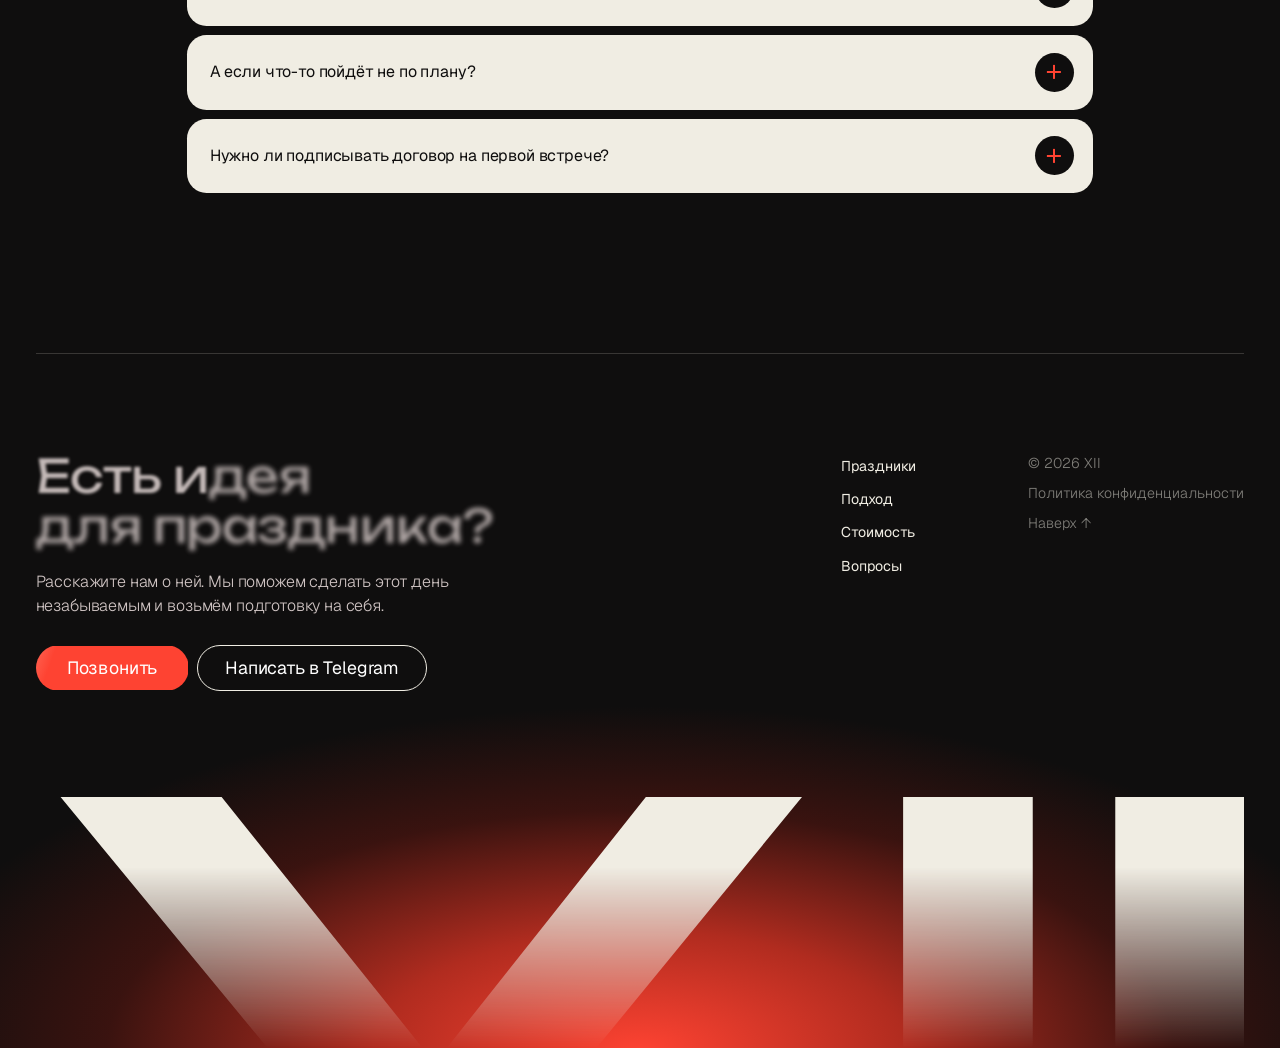
==== commit b176d8d5: "Разгрузка при прокрутке: расчёты только для видимых блоков, пауза видео и свечения вне экрана Co-Aut" ====
--- a/index.html
+++ b/index.html
@@ -14,13 +14,13 @@
 <link rel="stylesheet" href="css/hero.css?v=13">
 <link rel="stylesheet" href="css/preloader.css?v=3">
 <link rel="stylesheet" href="css/about.css?v=15">
-<link rel="stylesheet" href="css/fest.css?v=15">
+<link rel="stylesheet" href="css/fest.css?v=16">
 <link rel="stylesheet" href="css/work.css?v=17">
 <link rel="stylesheet" href="css/lena.css?v=15">
 <link rel="stylesheet" href="css/faq.css?v=5">
 <link rel="stylesheet" href="css/pause.css?v=4">
 <link rel="stylesheet" href="css/scn.css?v=4">
-<link rel="stylesheet" href="css/footer.css?v=12">
+<link rel="stylesheet" href="css/footer.css?v=13">
 <script>
 /* Прелоадер показываем только при первом заходе. ?pre=1 — показать принудительно, ?pre=0 — пропустить */
 (function(){try{
@@ -373,15 +373,16 @@
   </div>
 </footer>
 
+<script src="js/perf.js?v=1"></script>
 <script src="js/text-blur.js?v=7"></script>
 <script src="js/hero.js?v=3"></script>
-<script src="js/about.js?v=6"></script>
-<script src="js/fest.js?v=6"></script>
-<script src="js/work.js?v=3"></script>
-<script src="js/lena.js?v=3"></script>
+<script src="js/about.js?v=7"></script>
+<script src="js/fest.js?v=7"></script>
+<script src="js/work.js?v=4"></script>
+<script src="js/lena.js?v=4"></script>
 <script src="js/faq.js?v=1"></script>
-<script src="js/pause.js?v=2"></script>
-<script src="js/scn.js?v=1"></script>
+<script src="js/pause.js?v=3"></script>
+<script src="js/scn.js?v=2"></script>
 <script src="js/anchors.js?v=2"></script>
 <script src="js/preloader.js?v=3"></script>
 </body>
--- a/css/fest.css
+++ b/css/fest.css
@@ -38,6 +38,7 @@
 /* фон: выбранная фотография еле заметно подкрашивает чёрный (насыщенность задаёт --bgo) */
 .fest__bg{position:absolute;inset:0;z-index:-1;pointer-events:none;overflow:hidden;display:none}
 .fest--js .fest__bg,.fest--pin .fest__bg{display:block}
+.fest.is-off .fest__bg{visibility:hidden}
 .fest__bg i{
   position:absolute;inset:-6%;
   background-size:cover;background-position:center;
--- a/css/footer.css
+++ b/css/footer.css
@@ -14,6 +14,7 @@
   background:radial-gradient(ellipse 60% 74% at 50% 84%,rgba(254,67,50,1) 0%,rgba(222,52,36,.78) 28%,rgba(140,28,18,.34) 56%,rgba(15,14,14,0) 80%);
   animation:footGlow 9s ease-in-out infinite alternate;
 }
+.foot.is-off .foot__glow{animation-play-state:paused}
 @keyframes footGlow{from{transform:scale(1) translateY(0);opacity:.92}to{transform:scale(1.07) translateY(-2%);opacity:1}}
 
 .foot__top{display:grid;grid-template-columns:repeat(12,1fr);align-items:start}
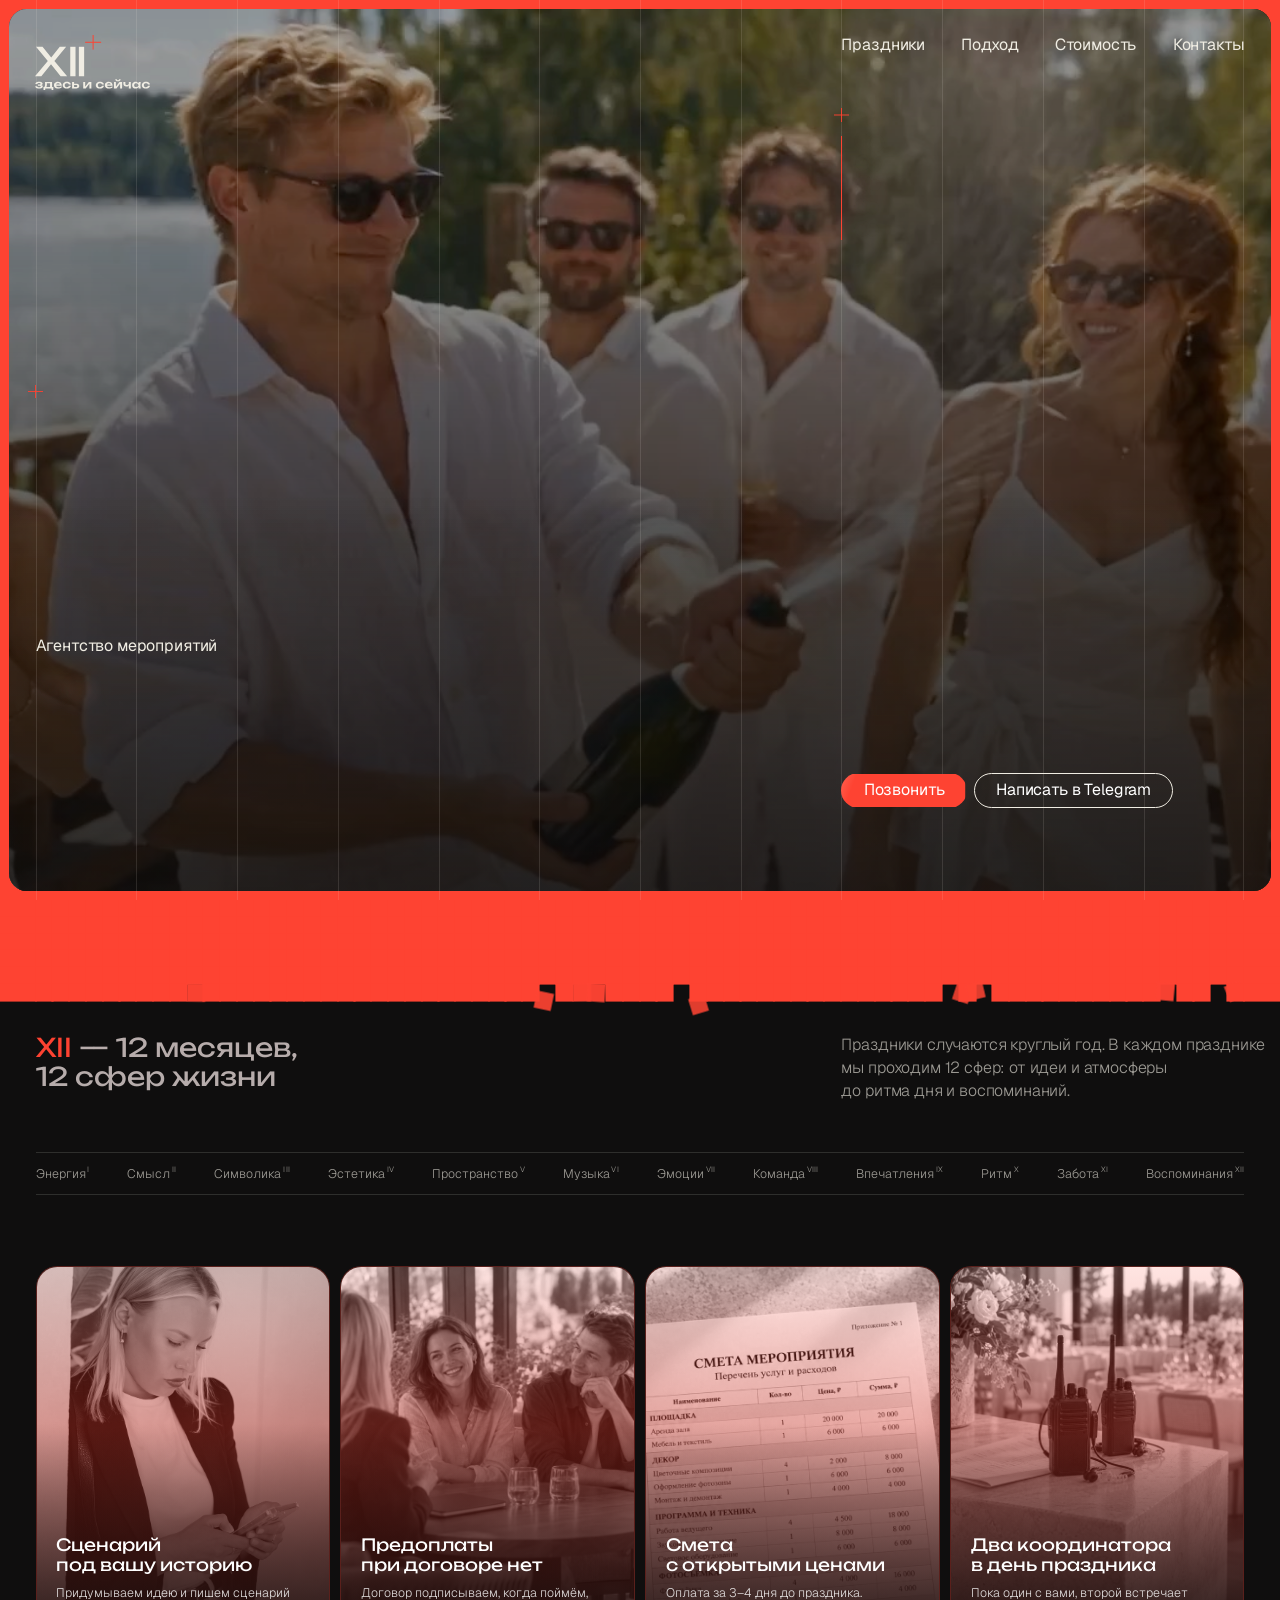
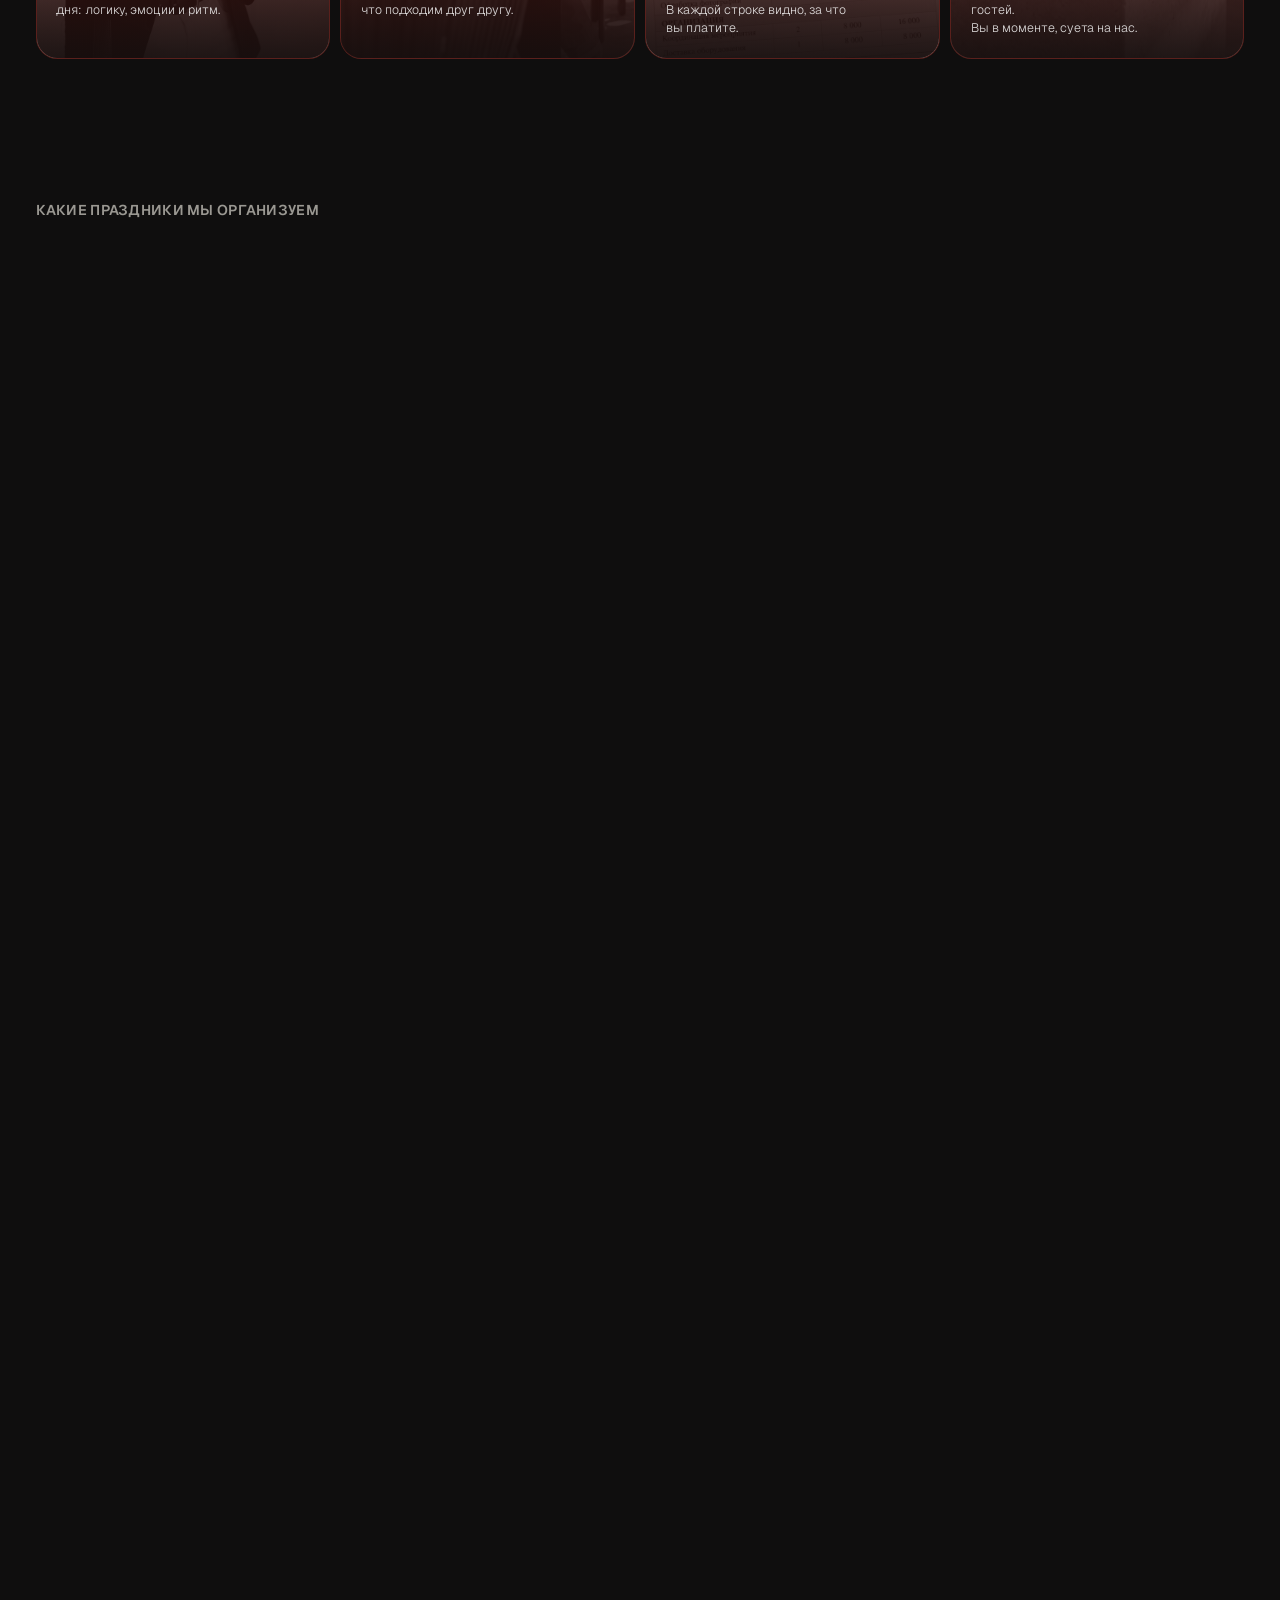
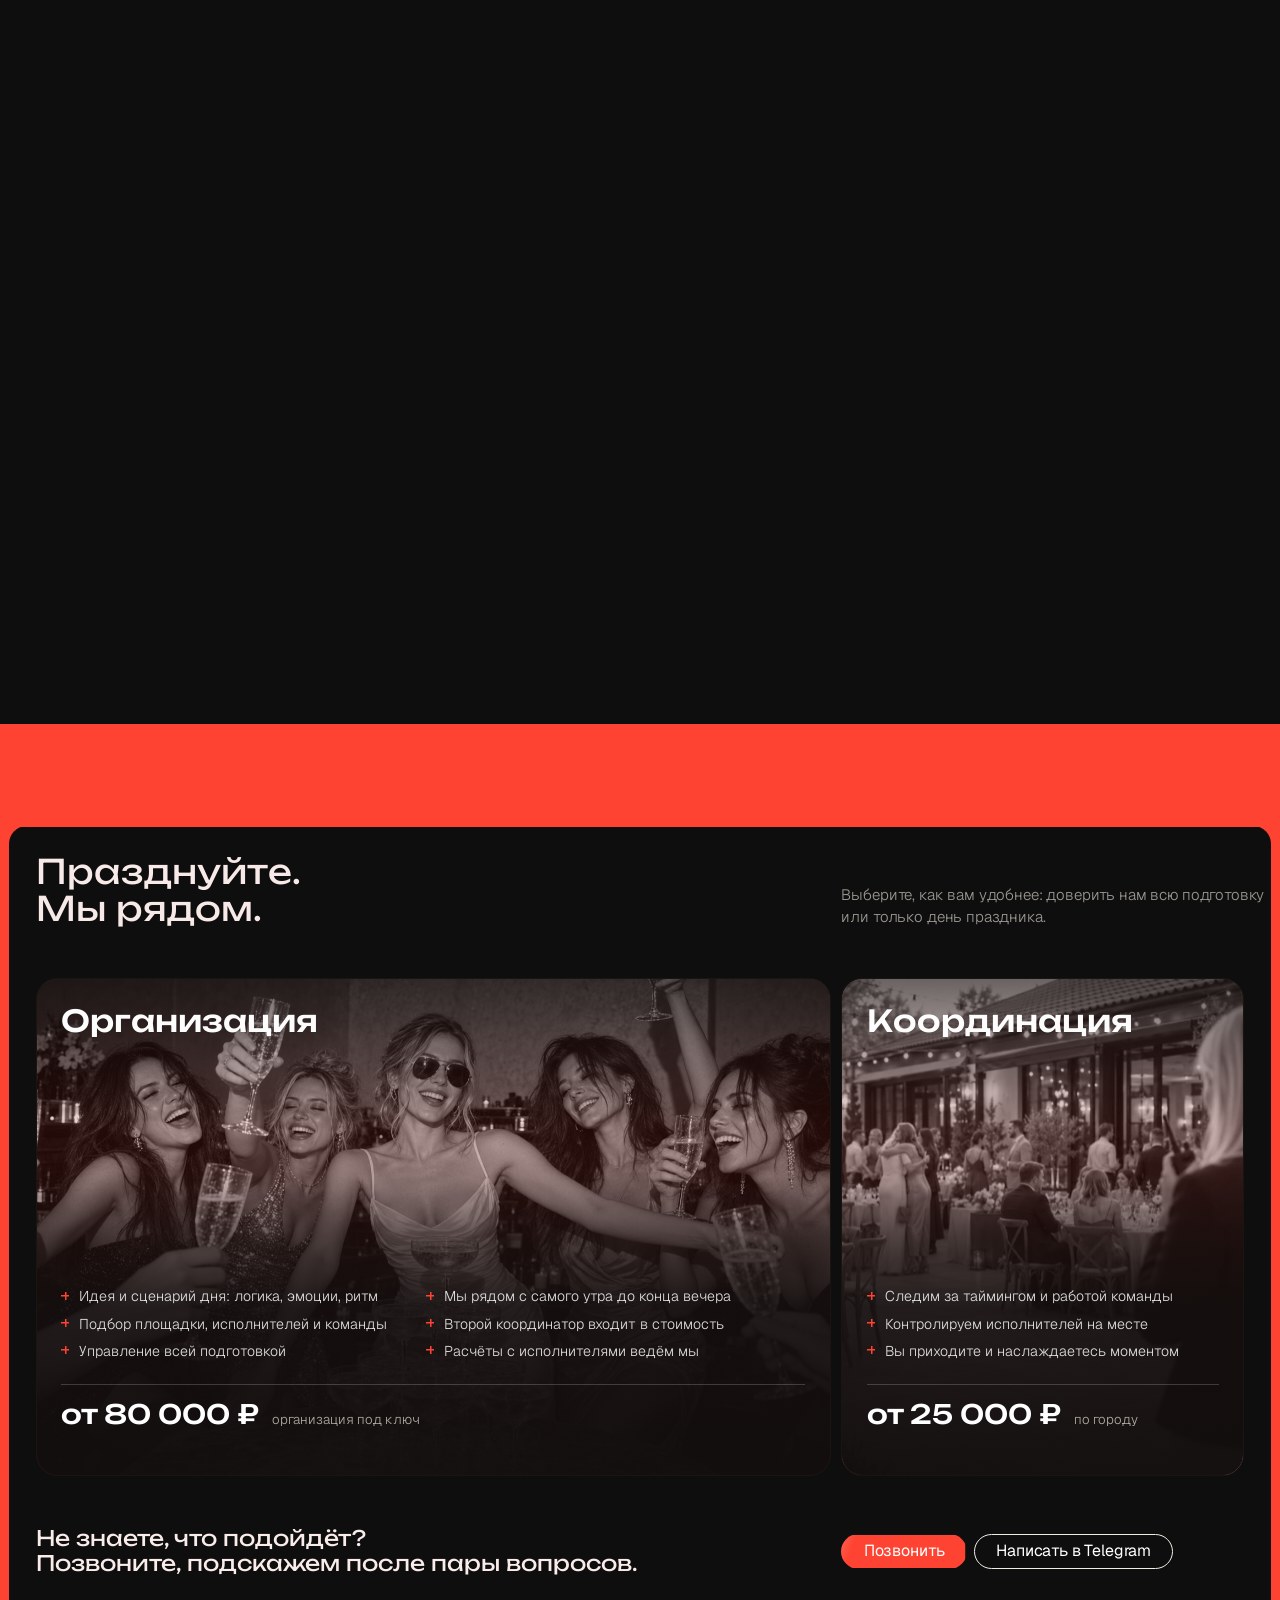
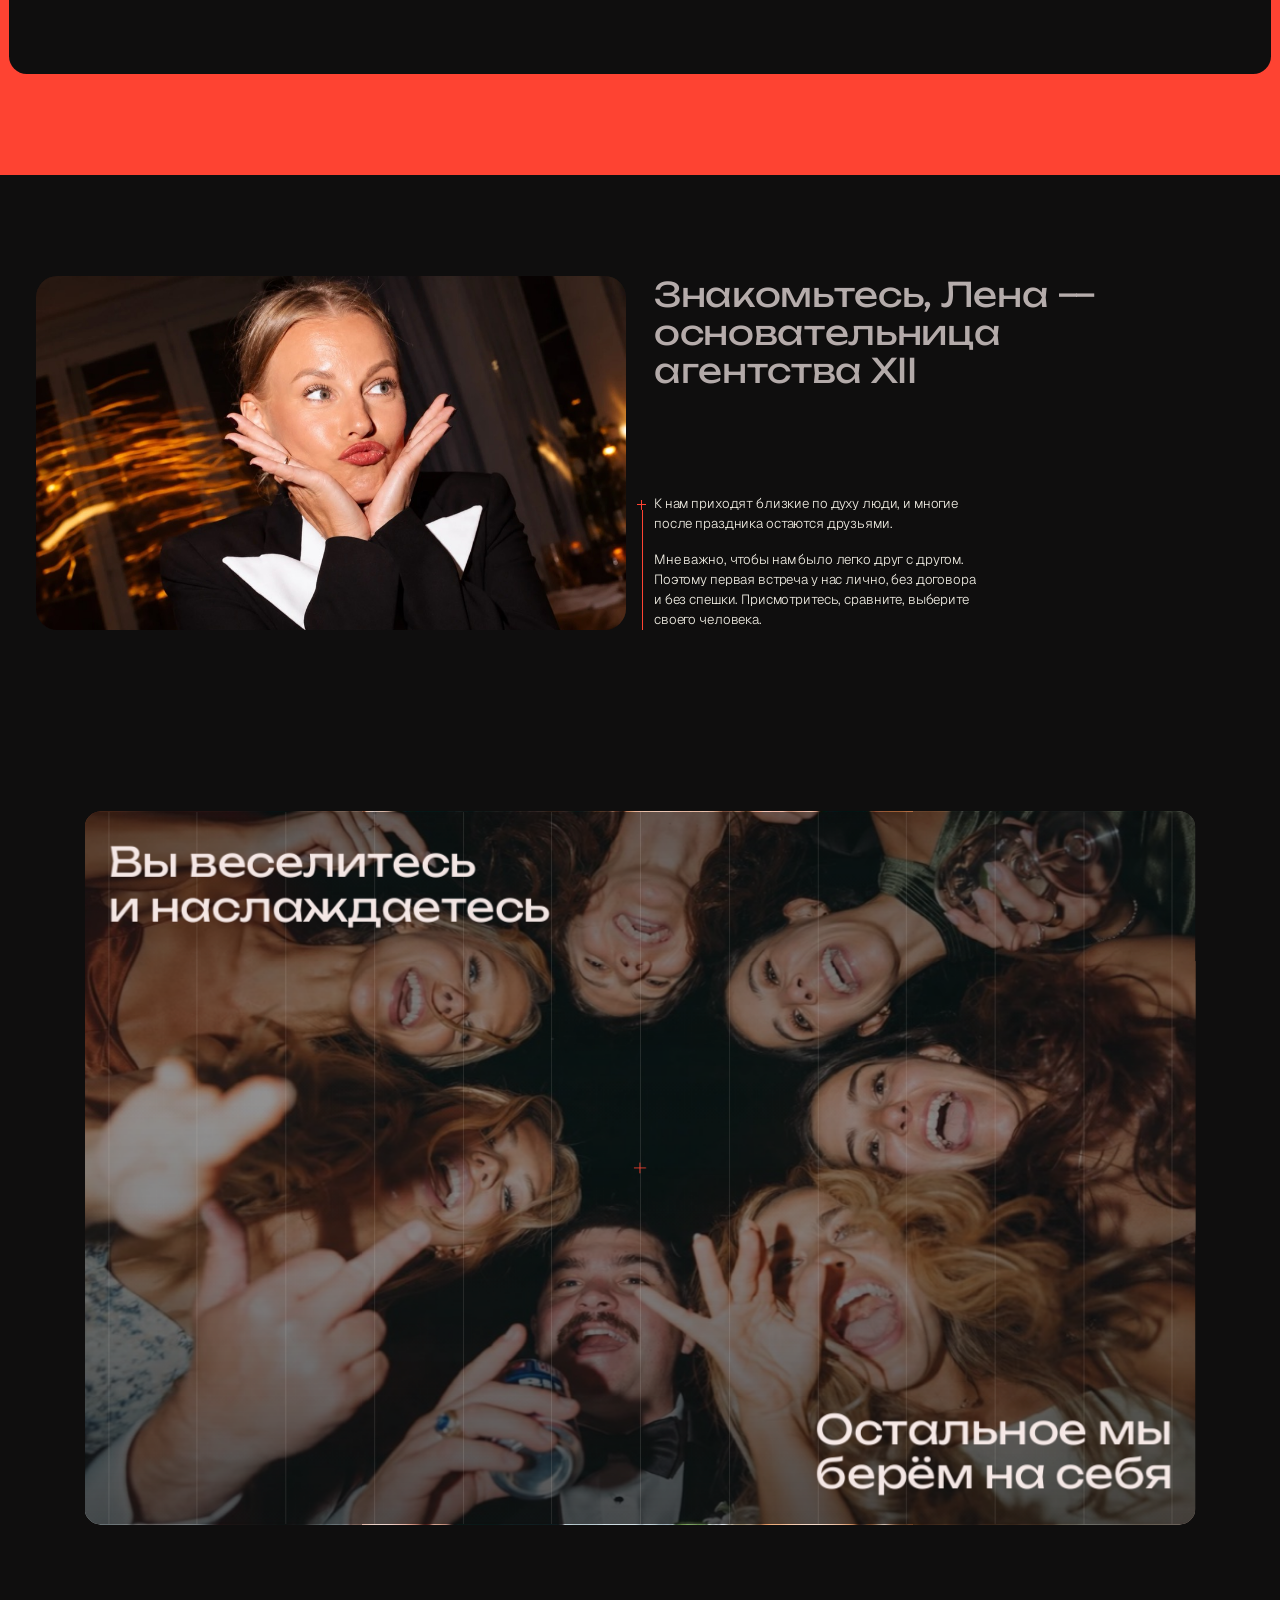
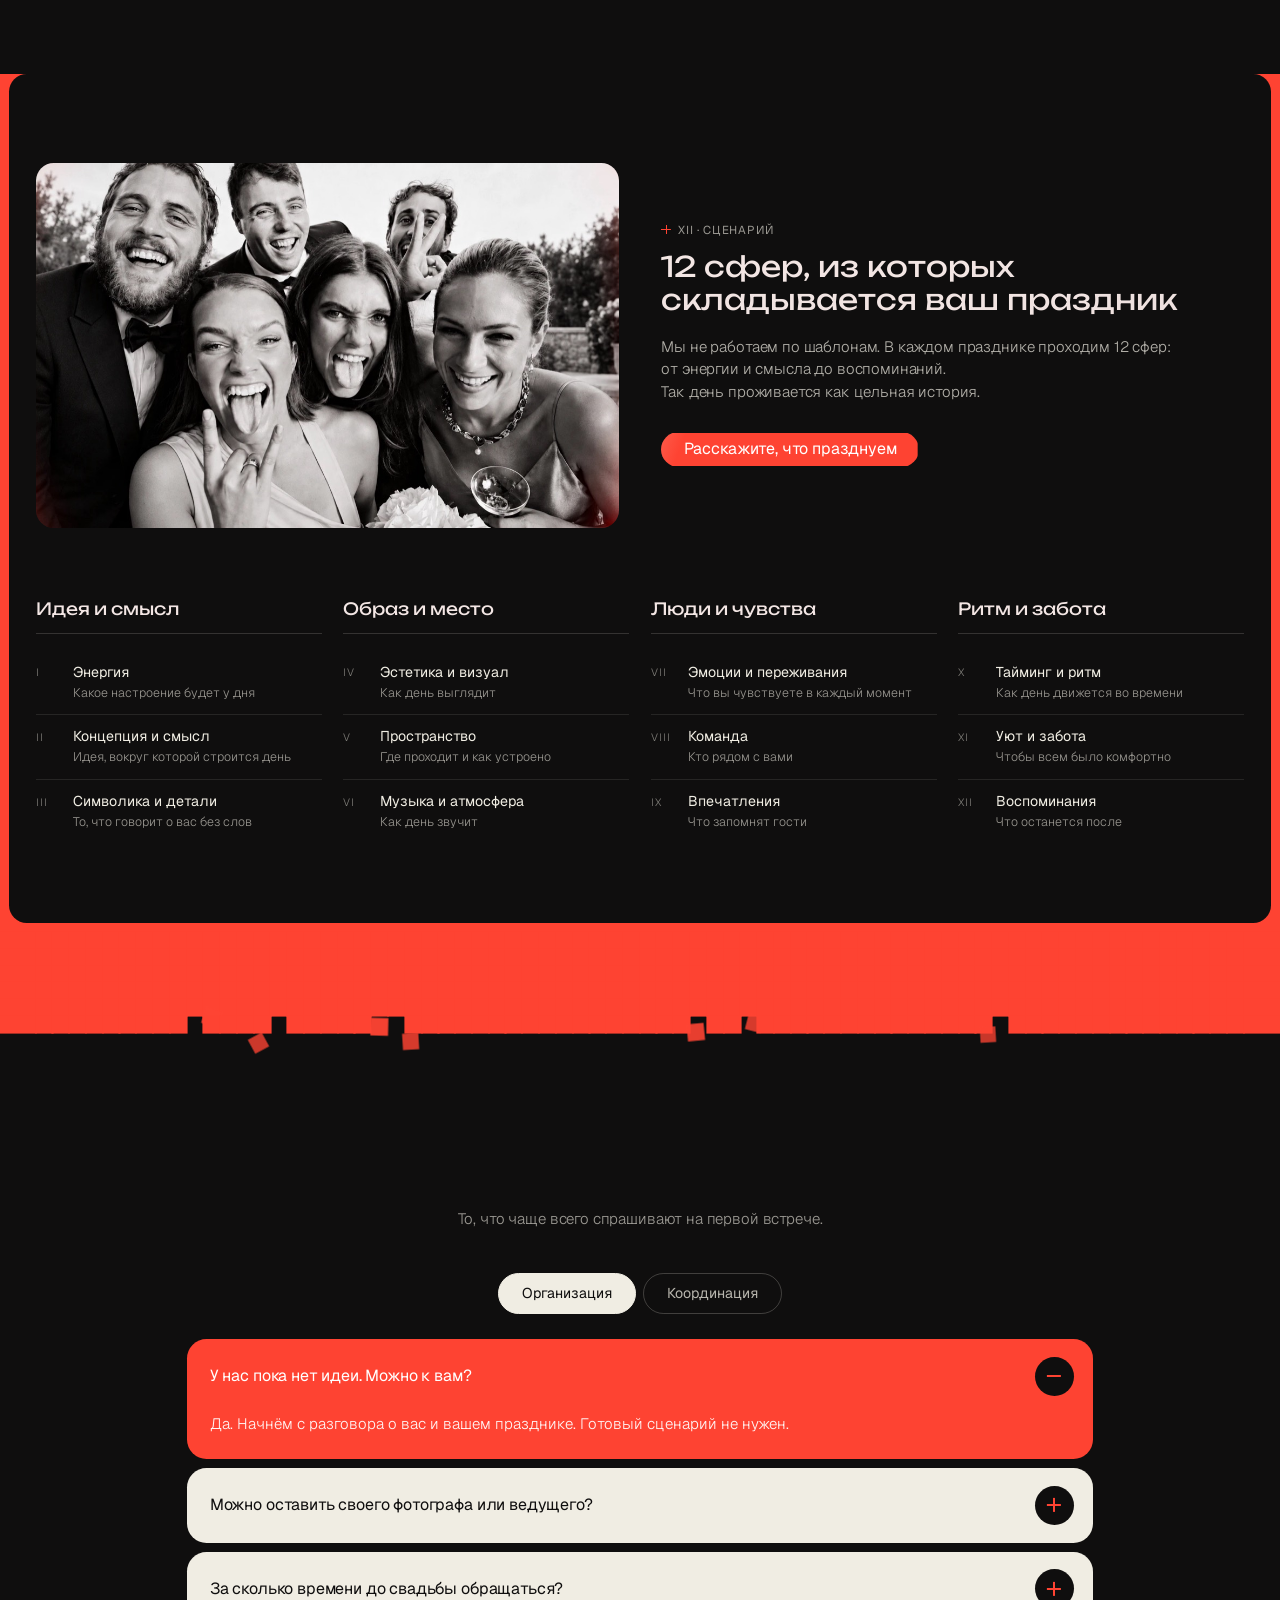
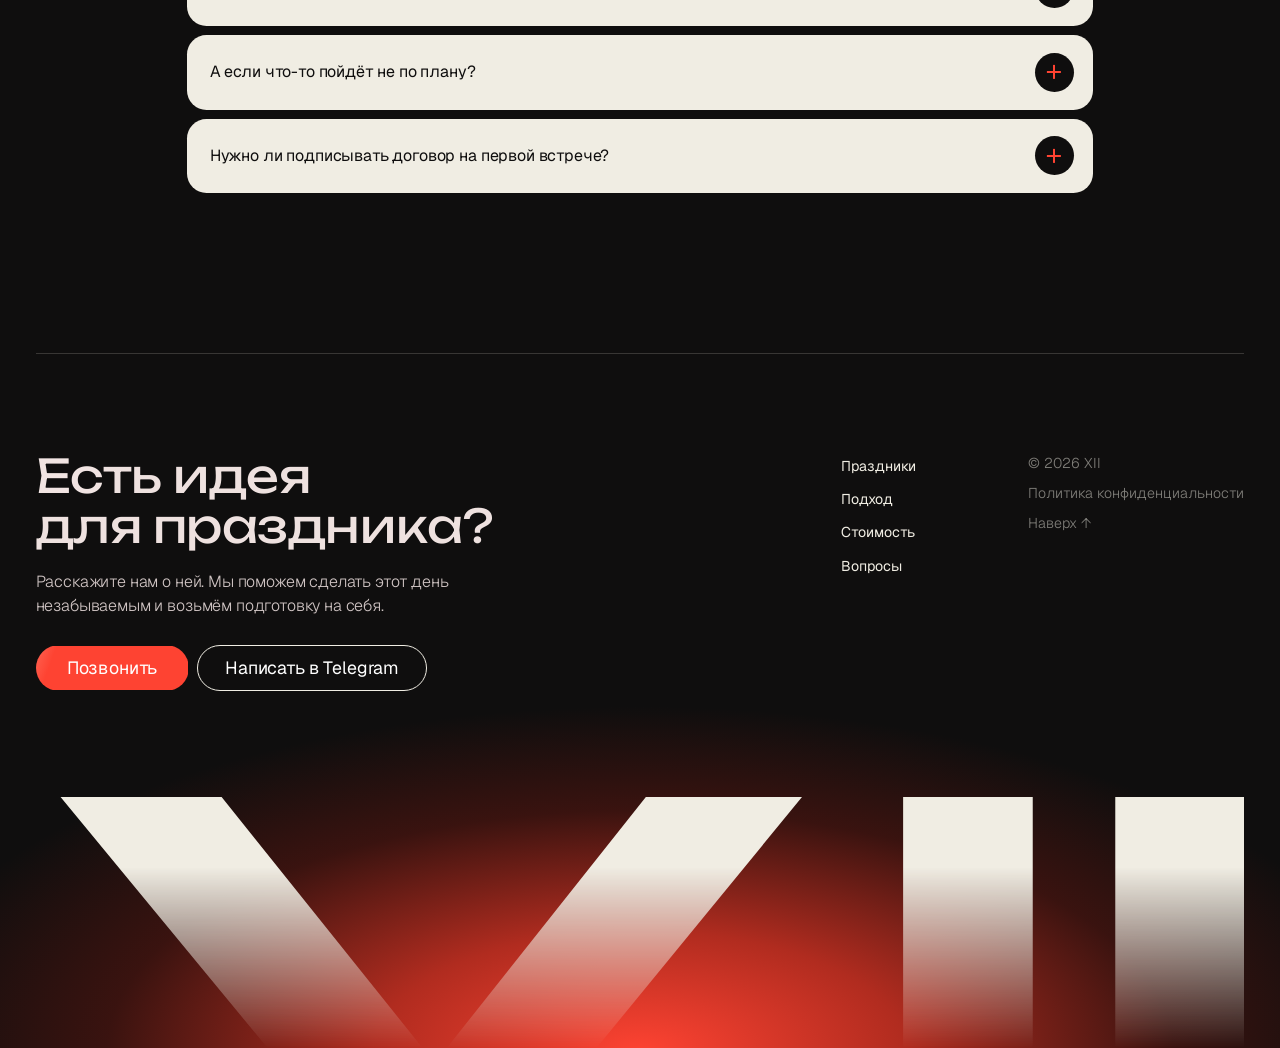
==== commit b3b7e317: "Блок про Лену без пересчёта вёрстки, страница 404, реквизиты в политике Co-Authored-By: Claude Sonne" ====
--- a/index.html
+++ b/index.html
@@ -16,7 +16,7 @@
 <link rel="stylesheet" href="css/about.css?v=15">
 <link rel="stylesheet" href="css/fest.css?v=16">
 <link rel="stylesheet" href="css/work.css?v=17">
-<link rel="stylesheet" href="css/lena.css?v=15">
+<link rel="stylesheet" href="css/lena.css?v=16">
 <link rel="stylesheet" href="css/faq.css?v=5">
 <link rel="stylesheet" href="css/pause.css?v=4">
 <link rel="stylesheet" href="css/scn.css?v=4">
@@ -379,7 +379,7 @@
 <script src="js/about.js?v=7"></script>
 <script src="js/fest.js?v=7"></script>
 <script src="js/work.js?v=4"></script>
-<script src="js/lena.js?v=4"></script>
+<script src="js/lena.js?v=5"></script>
 <script src="js/faq.js?v=1"></script>
 <script src="js/pause.js?v=3"></script>
 <script src="js/scn.js?v=2"></script>
--- a/css/lena.css
+++ b/css/lena.css
@@ -24,7 +24,7 @@
 
 /* вторая строка заголовка стоит справа от фото, и фото её отодвигает */
 .lena__row{display:flex;align-items:flex-start;gap:calc(16px + 14 * var(--s));margin-top:0}
-.lena__photo{margin:0;flex:none;width:var(--pw)}
+.lena__photo{margin:0;flex:none;width:var(--pw);will-change:transform}
 .lena__img{
   position:relative;width:100%;aspect-ratio:5 / 3;overflow:hidden;
   border-radius:calc(24 * var(--s));background:#1a1413;
@@ -40,7 +40,7 @@
 
 /* справа от фото: вторая строка заголовка сверху, текст внизу, заканчивается там же, где фото */
 .lena__row{align-items:stretch}
-.lena__side{flex:1;min-width:0;display:flex;flex-direction:column;justify-content:space-between;gap:calc(32 * var(--s))}
+.lena__side{will-change:transform;flex:1;min-width:0;display:flex;flex-direction:column;justify-content:space-between;gap:calc(32 * var(--s))}
 .lena__text{
   position:relative;
   margin-left:0;                              /* красная линия встаёт на линию сетки (7-я линия) */
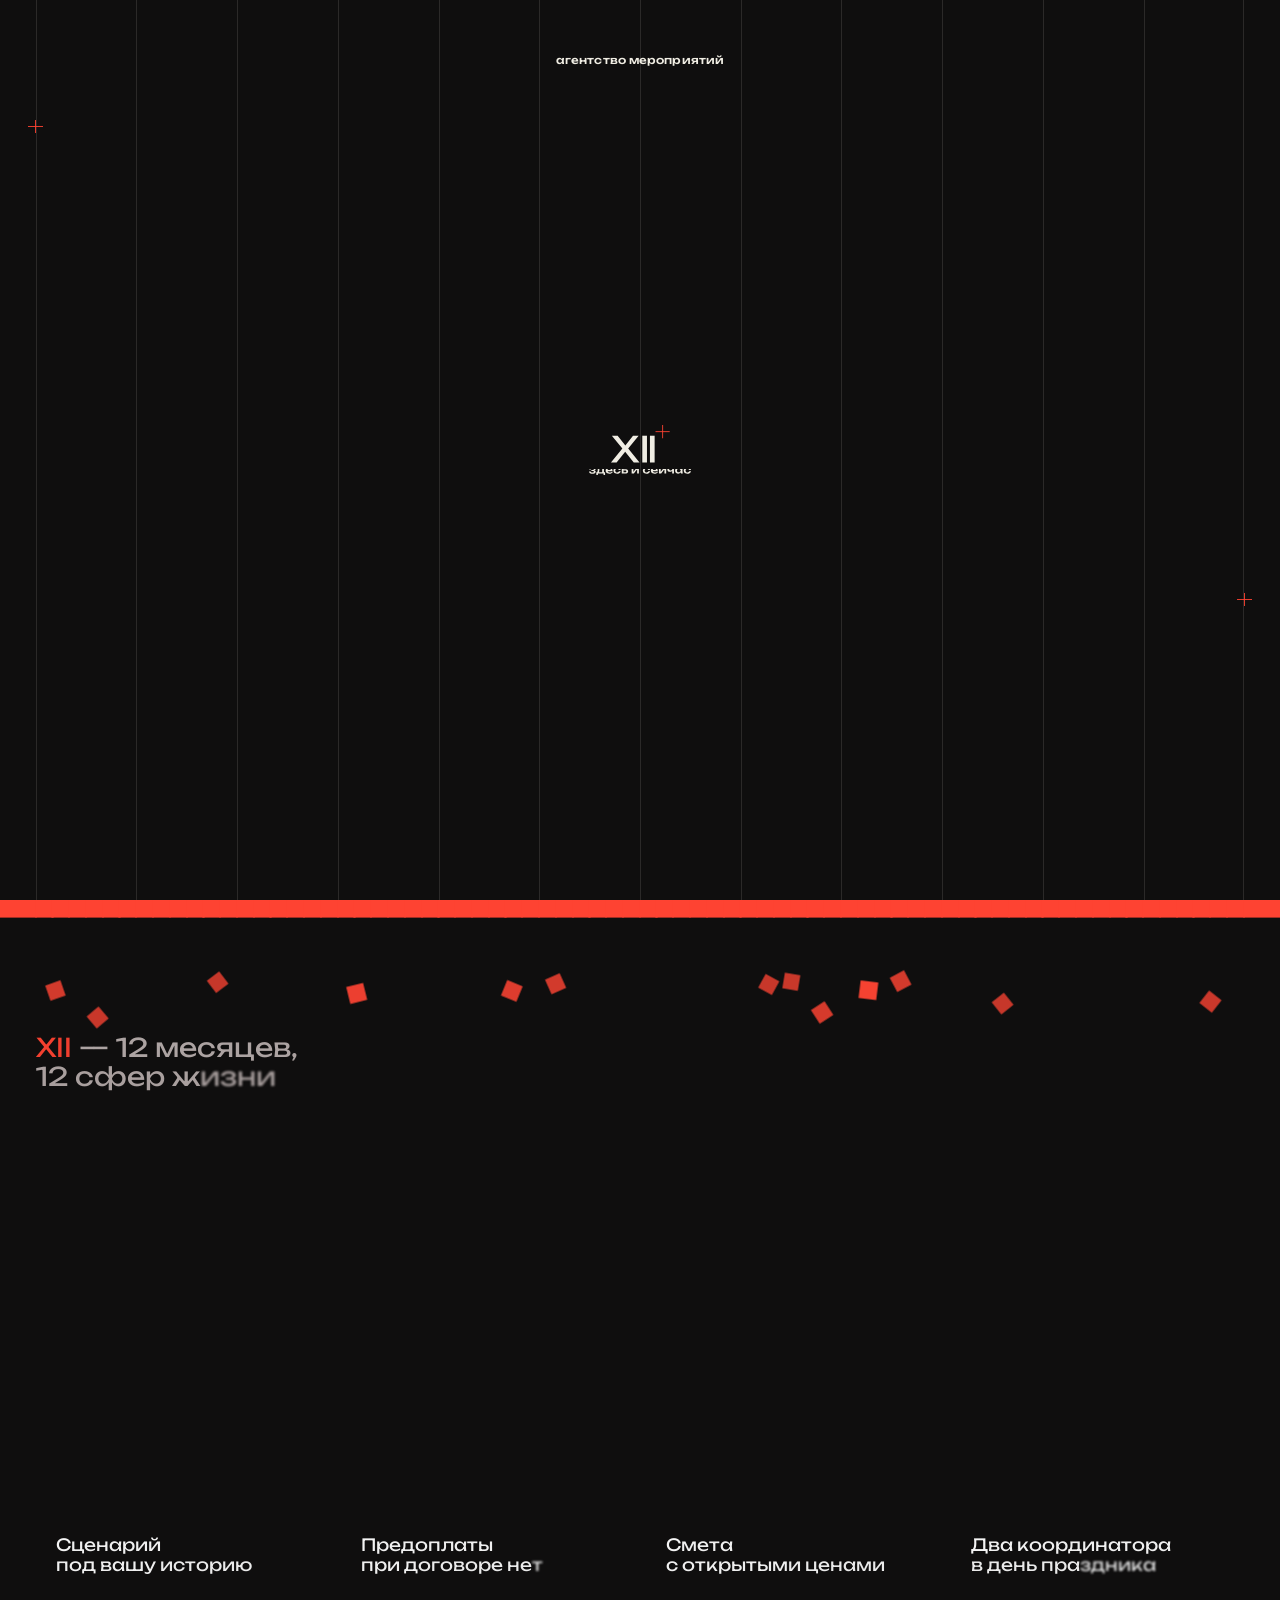
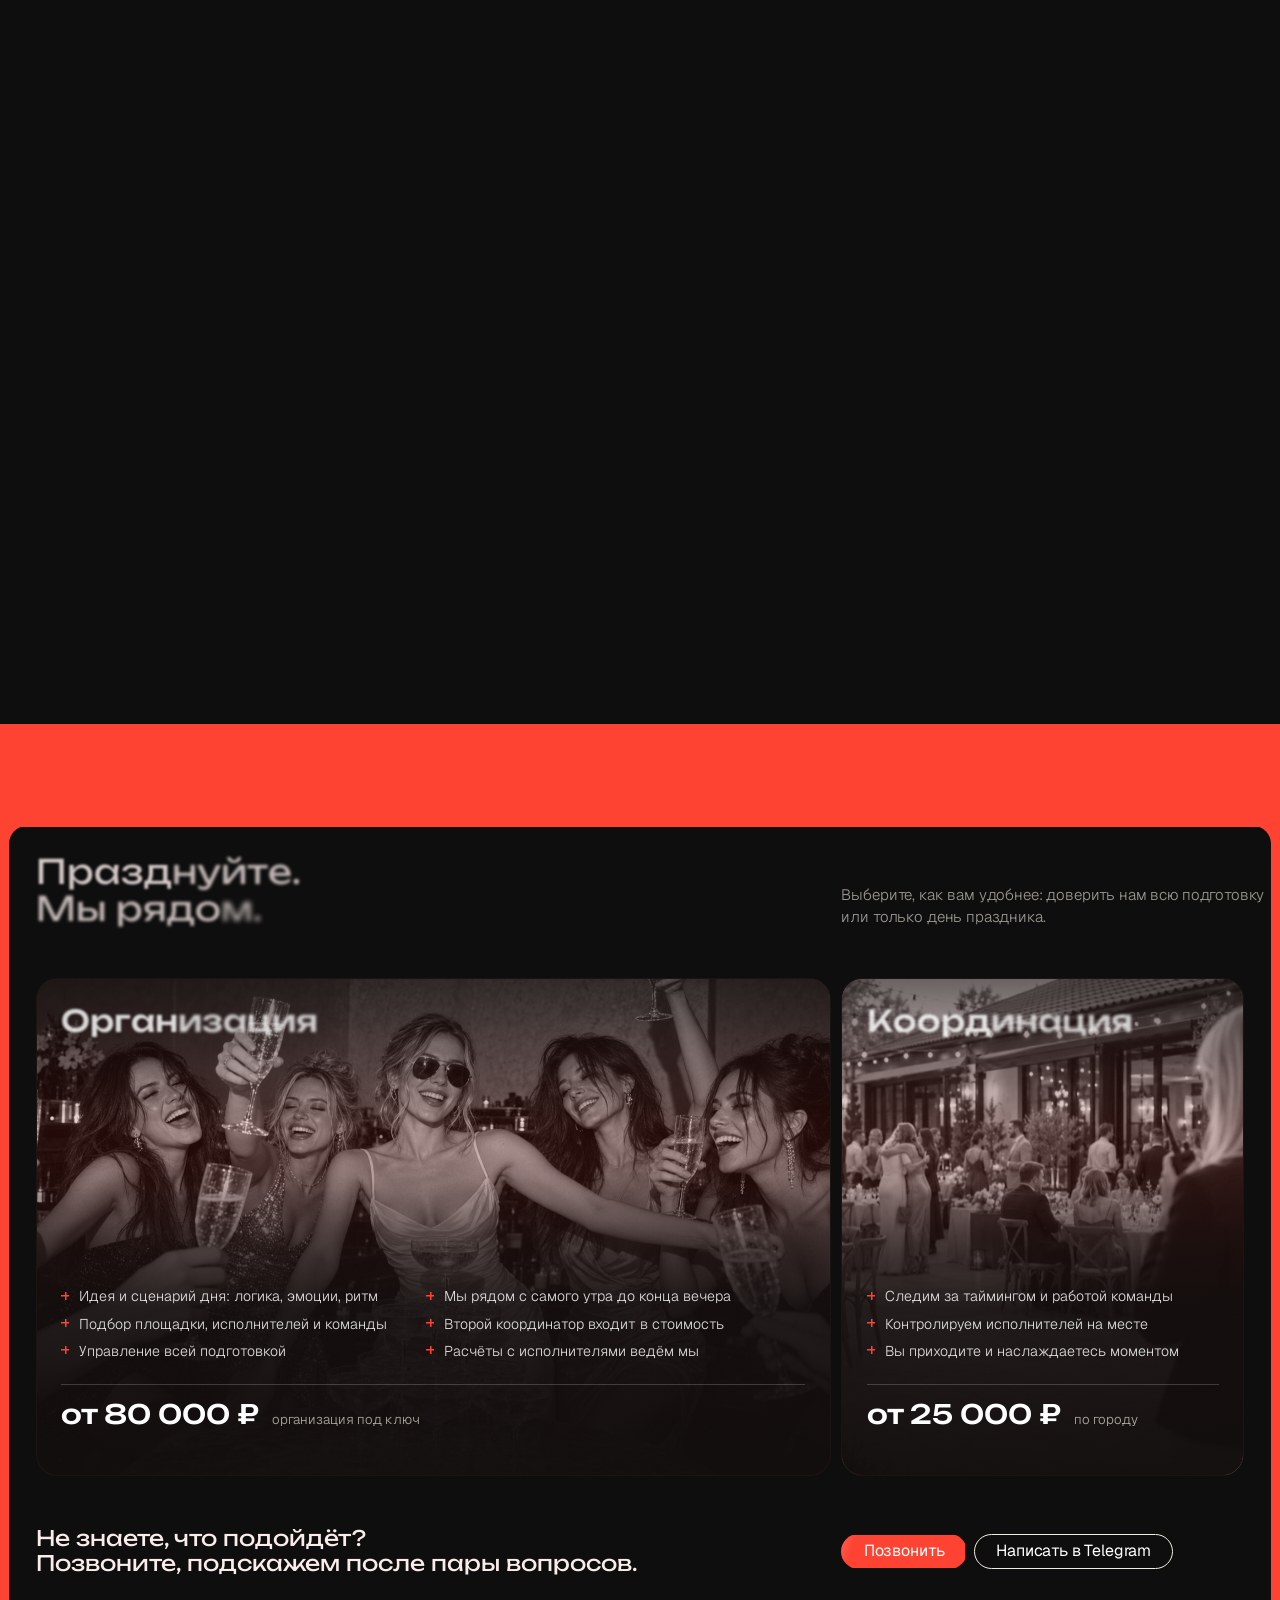
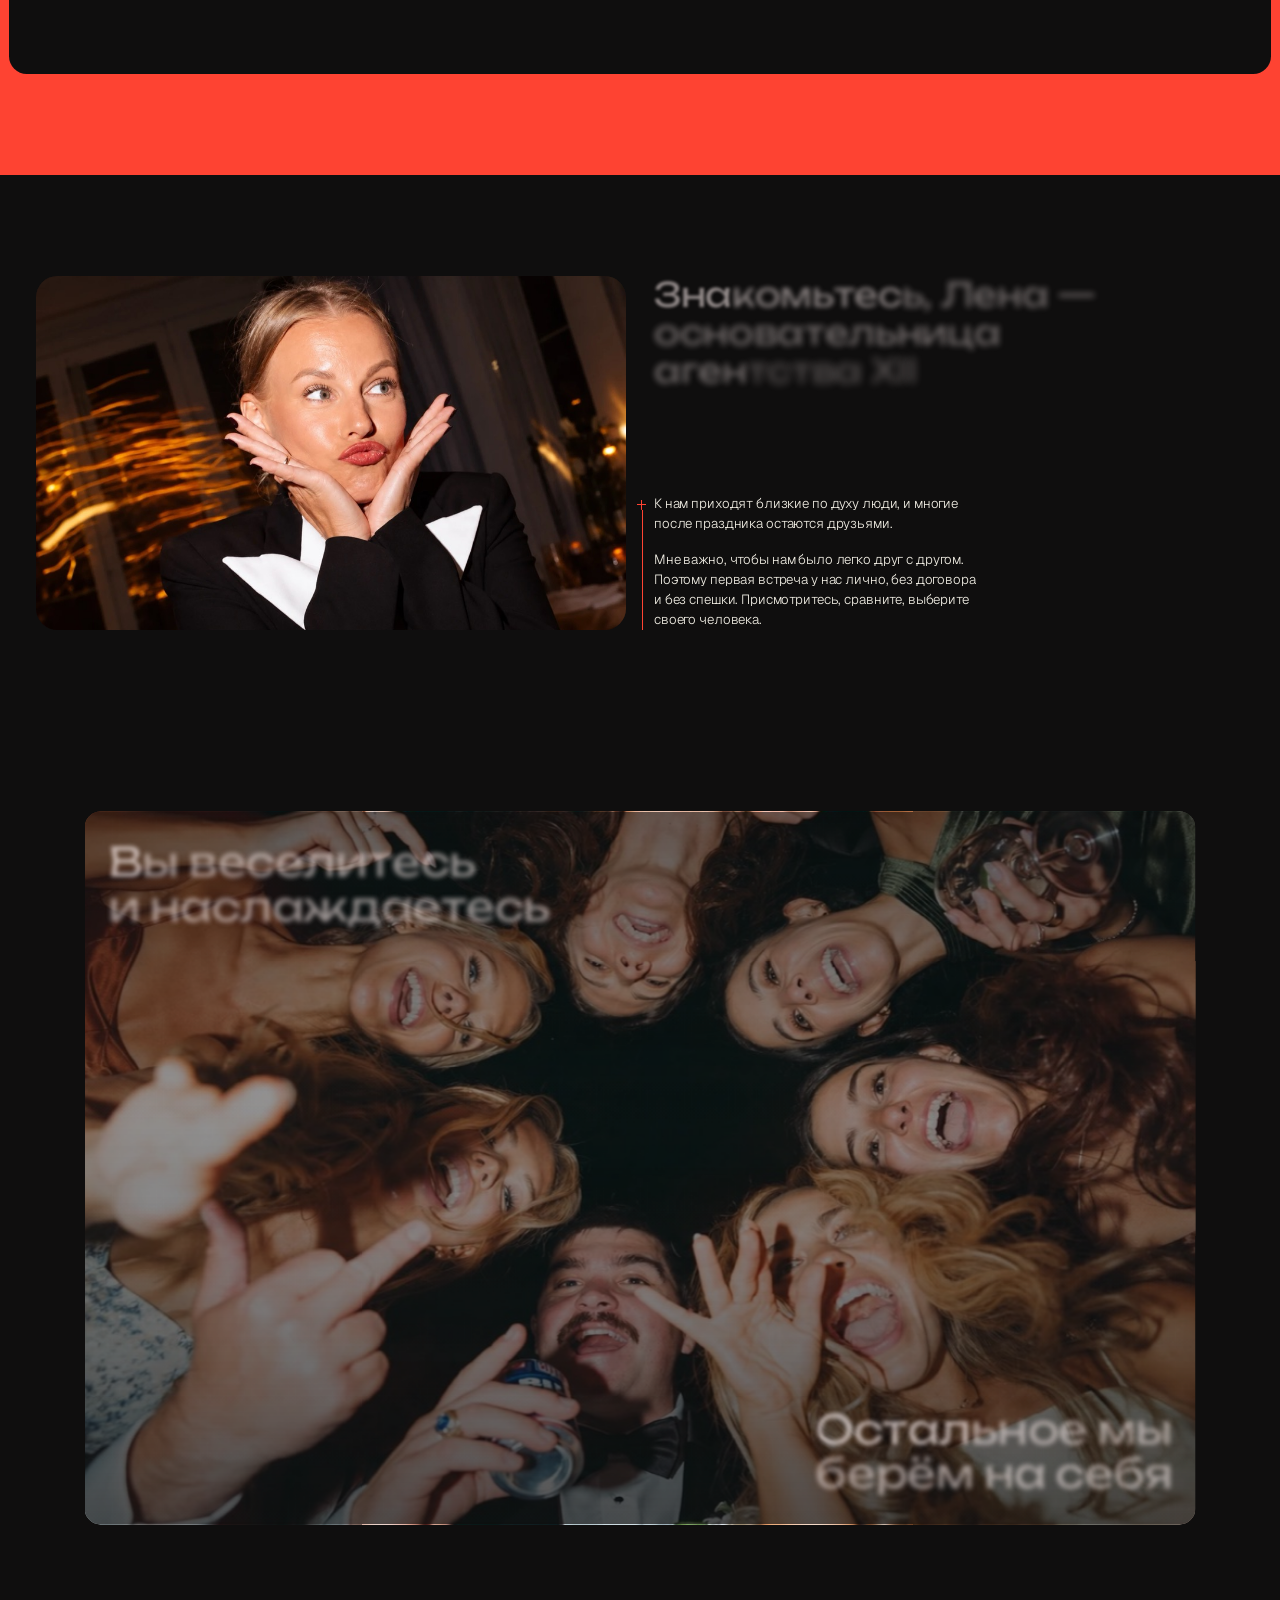
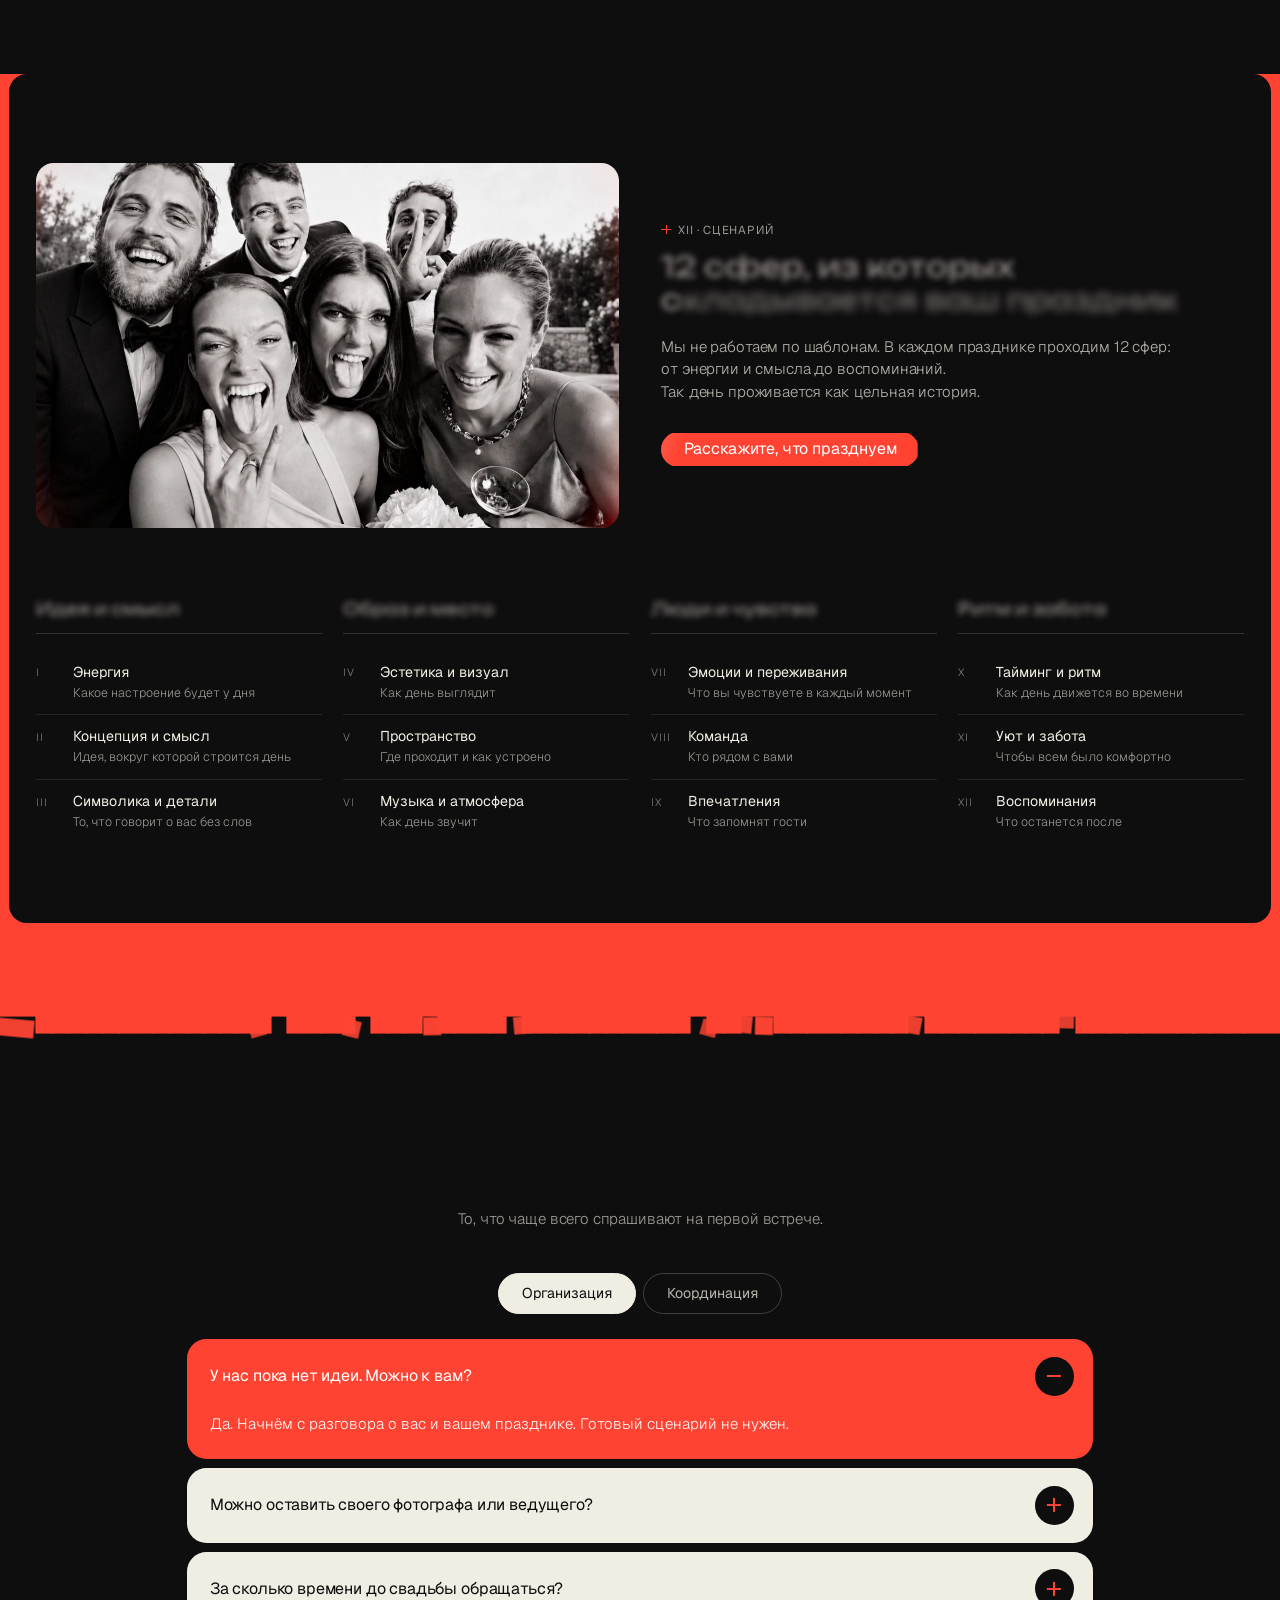
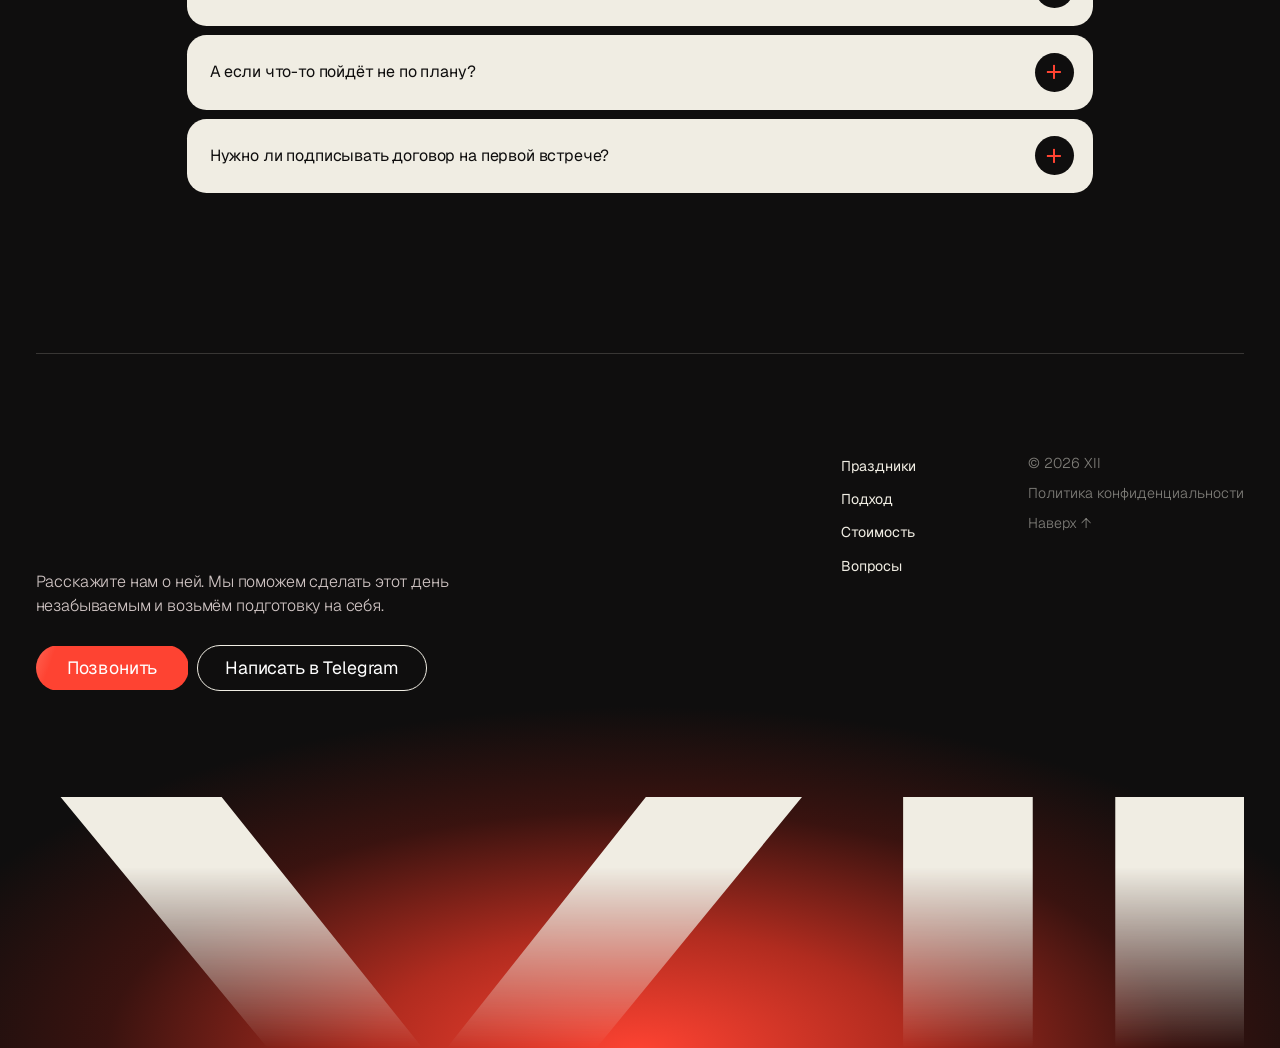
==== commit 451d36fc: "Яндекс.Метрика, плашка о cookie, ИНН в политике Co-Authored-By: Claude Sonnet 5.5 <noreply@anthropic" ====
--- a/index.html
+++ b/index.html
@@ -33,6 +33,17 @@
 <noscript><style>.pre{display:none!important}html .rv,html .logo,html .plus,html .hero__media,html .hero__grid{opacity:1!important}</style></noscript>
 
 <link rel="stylesheet" href="css/tablet.css?v=3">
+<!-- Yandex.Metrika counter -->
+<script>
+(function(m,e,t,r,i,k,a){m[i]=m[i]||function(){(m[i].a=m[i].a||[]).push(arguments)};
+m[i].l=1*new Date();
+for(var j=0;j<document.scripts.length;j++){if(document.scripts[j].src===r){return;}}
+k=e.createElement(t),a=e.getElementsByTagName(t)[0],k.async=1,k.src=r,a.parentNode.insertBefore(k,a)})
+(window,document,"script","https://mc.yandex.ru/metrika/tag.js","ym");
+ym(113938379,"init",{clickmap:true,trackLinks:true,accurateTrackBounce:true});
+</script>
+<noscript><div><img src="https://mc.yandex.ru/watch/113938379" style="position:absolute;left:-9999px" alt=""></div></noscript>
+<!-- /Yandex.Metrika counter -->
 </head>
 <body>
 
@@ -373,6 +384,21 @@
   </div>
 </footer>
 
+<div class="ck" id="ck" hidden>
+  <p>Сайт использует cookie и «Яндекс.Метрику», чтобы понимать, что работает. <a href="privacy.html">Подробнее</a></p>
+  <button type="button" id="ckOk">Хорошо</button>
+</div>
+<style>
+.ck{position:fixed;left:16px;right:16px;bottom:16px;z-index:90;max-width:420px;display:flex;align-items:center;gap:16px;padding:14px 16px;background:rgba(20,10,10,.92);border:1px solid rgba(249,236,234,.18);color:rgba(249,236,234,.8);font:13px/1.4 Geist,system-ui,sans-serif}
+.ck[hidden]{display:none}
+.ck p{margin:0}.ck a{color:inherit;text-decoration:underline}
+.ck button{flex:none;background:#fe4332;color:#fff;border:0;padding:9px 16px;font:inherit;cursor:pointer}
+</style>
+<script>
+(function(){var b=document.getElementById('ck'),k='xii-ck';
+try{if(!localStorage.getItem(k))b.hidden=false}catch(e){b.hidden=false}
+document.getElementById('ckOk').onclick=function(){b.hidden=true;try{localStorage.setItem(k,'1')}catch(e){}}})();
+</script>
 <script src="js/perf.js?v=1"></script>
 <script src="js/text-blur.js?v=7"></script>
 <script src="js/hero.js?v=3"></script>
